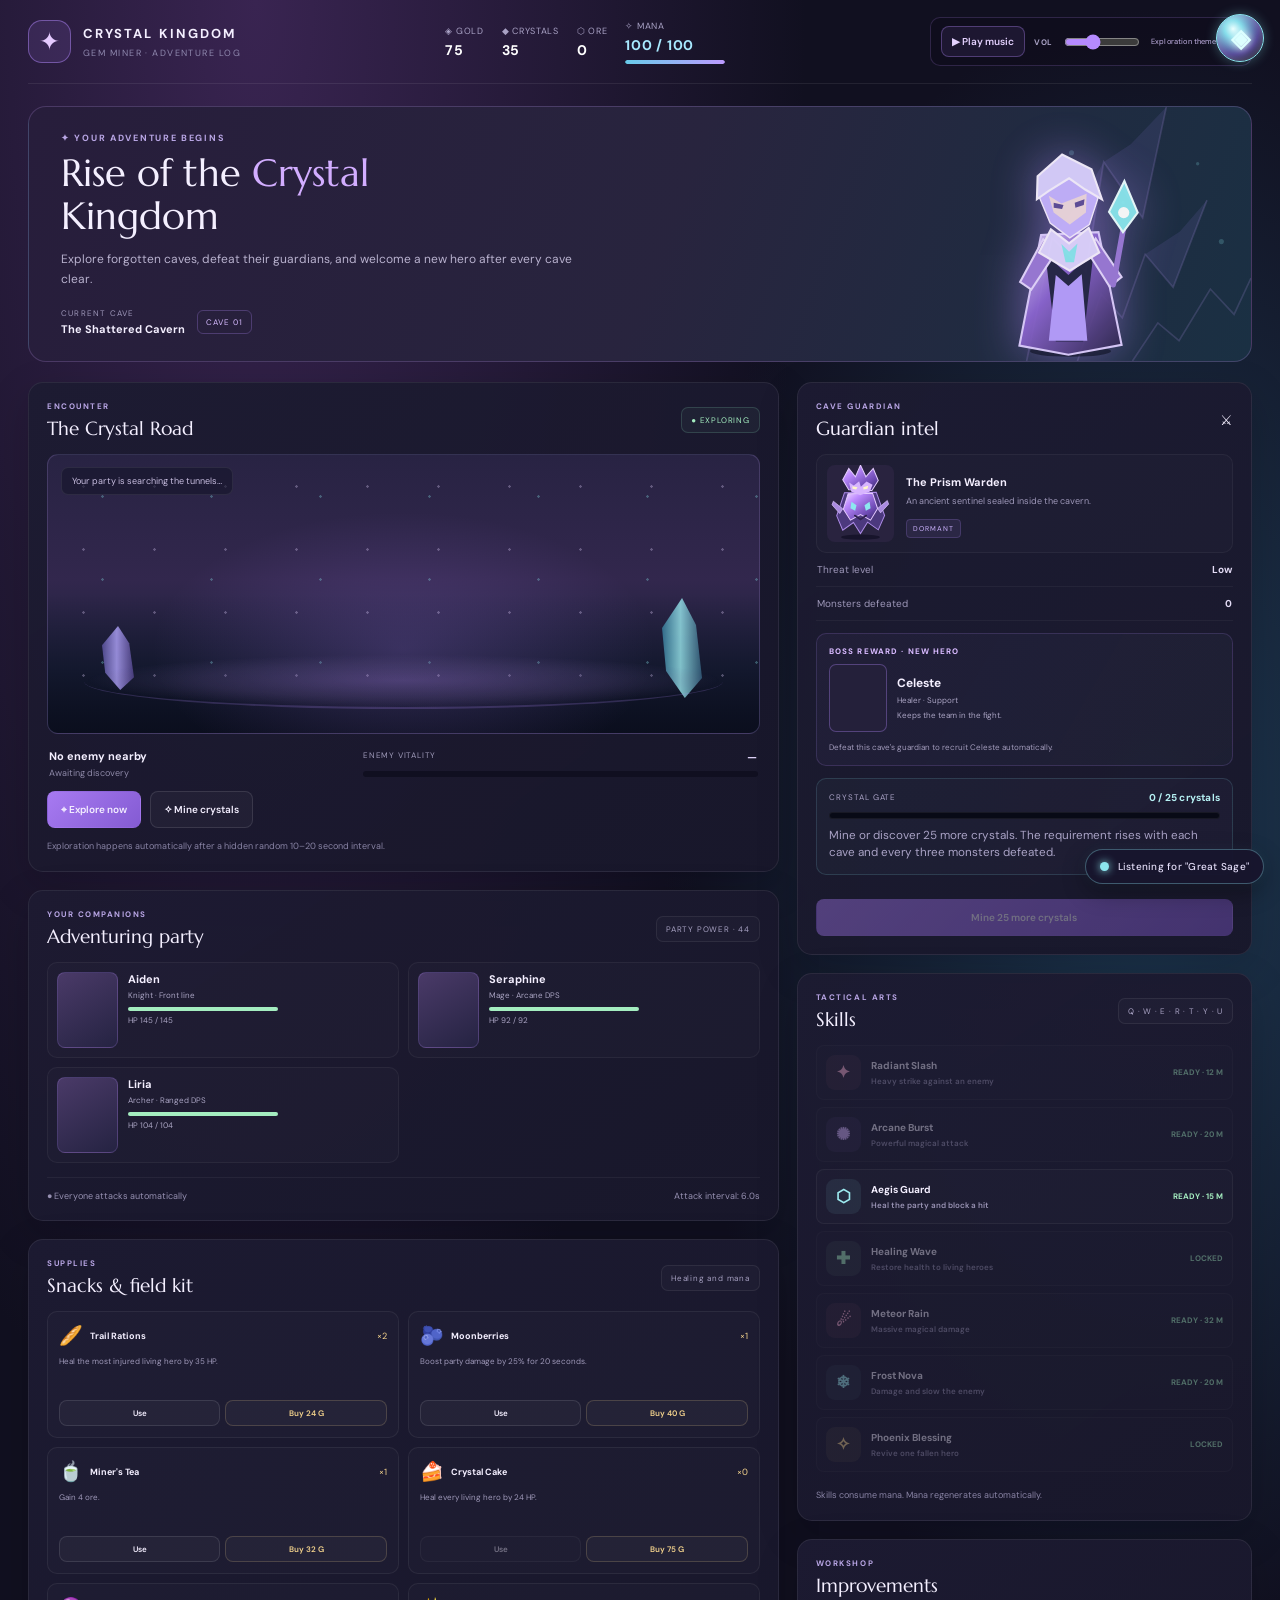
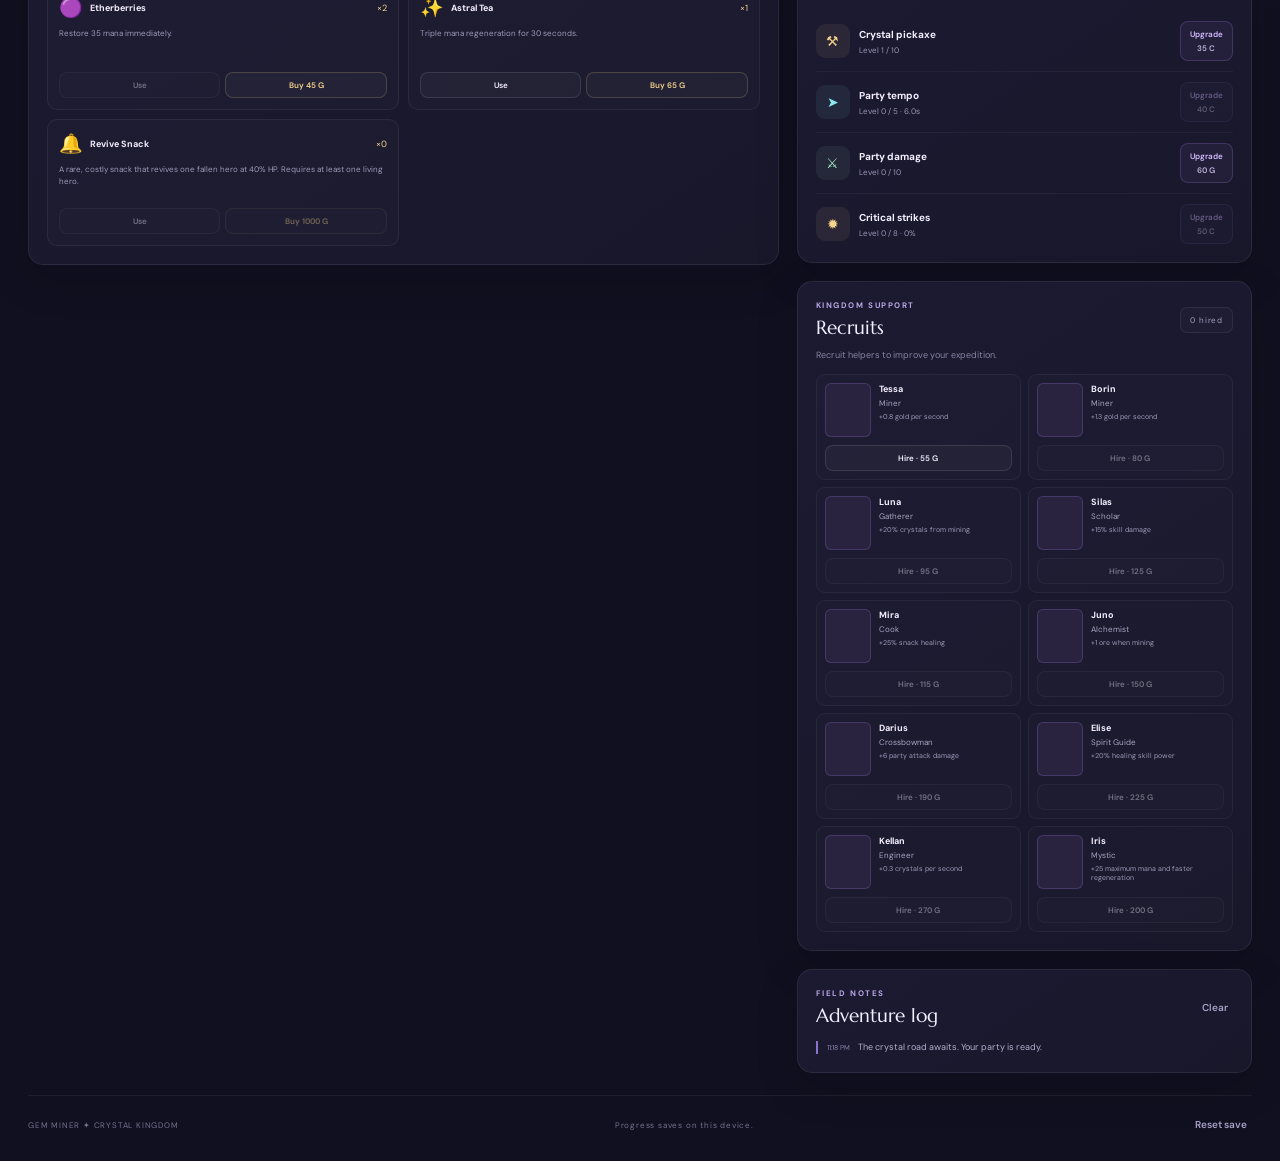
==== index.html @ c23d370a "ver 8" ====
<!doctype html>
<html lang="en">
<head>
  <meta charset="utf-8">
  <meta name="viewport" content="width=device-width,initial-scale=1">
  <meta name="theme-color" content="#17152d">
  <title>Gem Miner: Crystal Kingdom</title>
  <link rel="stylesheet" href="style.css">
  <script defer src="game.js"></script>
</head>

<body>
<main class="shell">
  <header class="topbar">
    <a class="brand" href="#top">
      <span class="logo">✦</span>
      <span>
        <b>CRYSTAL KINGDOM</b>
        <small>GEM MINER · ADVENTURE LOG</small>
      </span>
    </a>

    <div class="resources" aria-live="polite">
      <span>◈ GOLD <b id="gold">75</b></span>
      <span>◆ CRYSTALS <b id="crystals">35</b></span>
      <span>⬡ ORE <b id="ore">0</b></span>

      <span class="mana-resource">
        ✧ MANA <b id="mana">100 / 100</b>
        <span class="mana-track">
          <span id="manaBar"></span>
        </span>
      </span>
    </div>

    <div class="music-controls" aria-label="Background music controls">
      <button class="music-toggle" id="musicToggle" data-action="toggleMusic"
        aria-pressed="false" title="Play or pause background music">♫ Play music</button>
      <label for="musicVolume">VOL</label>
      <input id="musicVolume" type="range" min="0" max="1" step="0.05" value="0.35"
        aria-label="Music volume">
      <small id="musicTrack">Exploration theme</small>
    </div>
  </header>

  <section class="banner" id="top">
    <div>
      <p class="eyebrow">✦ YOUR ADVENTURE BEGINS</p>
      <h1>Rise of the <em>Crystal</em><br>Kingdom</h1>
      <p>
        Explore forgotten caves, defeat their guardians,
        and welcome a new hero after every cave clear.
      </p>

      <div class="region">
        <div>
          <small>CURRENT CAVE</small>
          <b id="regionName">The Shattered Cavern</b>
        </div>
        <span id="regionNumber">CAVE 01</span>
      </div>
    </div>

    <img src="assets/hero-mage.svg" class="hero" alt="A magical hero">
  </section>

  <div class="layout">
    <div class="left">

      <section class="panel">
        <div class="panelhead">
          <div>
            <p class="eyebrow">ENCOUNTER</p>
            <h2 id="battleTitle">The Crystal Road</h2>
          </div>
          <span class="pill" id="status">● EXPLORING</span>
        </div>

        <div class="scene" id="scene">
          <div class="stars"></div>
          <div class="crystal c1"></div>
          <div class="crystal c2"></div>
          <div class="ground"></div>
          <div class="party" id="battleParty"></div>

          <div class="enemy hidden" id="enemyVisual">
            <img src="assets/slime.svg" id="enemySprite" alt="Enemy">
          </div>

          <div class="caption" id="caption">
            Your party is searching the tunnels…
          </div>
        </div>

        <div class="enemyinfo">
          <div>
            <b id="enemyName">No enemy nearby</b>
            <small id="enemyType">Awaiting discovery</small>
          </div>

          <div>
            <div class="healthlabel">
              <span>ENEMY VITALITY</span>
              <b id="enemyHealthText">—</b>
            </div>
            <div class="health">
              <i id="enemyHealthBar"></i>
            </div>
          </div>
        </div>

        <div class="actions">
          <button class="primary" data-action="explore" id="exploreBtn">⌖ Explore now</button>
          <button data-action="mine" id="mineBtn">✧ Mine crystals</button>
        </div>

        <p class="hint" id="hint">
          Explore the tunnels, gather resources, and defeat every guardian.
        </p>
      </section>

      <section class="panel">
        <div class="panelhead">
          <div>
            <p class="eyebrow">YOUR COMPANIONS</p>
            <h2>Adventuring party</h2>
          </div>
          <span class="muted" id="partyPower">PARTY POWER</span>
        </div>

        <div class="companions" id="companions"></div>

        <div class="partyfoot">
          <span>● Everyone attacks automatically</span>
          <span id="partyAttackLabel">Attack interval: 6.0s</span>
        </div>
      </section>

      <section class="panel" id="hospitalPanel" hidden>
        <div class="panelhead">
          <div>
            <p class="eyebrow">CRYSTAL KINGDOM INFIRMARY</p>
            <h2 id="hospitalTitle">The party has fallen</h2>
          </div>
          <span class="pill hospital-pill" id="hospitalStatus">TREATMENT NEEDED</span>
        </div>

        <p class="hospital-copy" id="hospitalCopy">
          Pay the hospital fee to start recovery.
        </p>

        <div class="hospital-actions">
          <div>
            <small>HEALING FEE</small>
            <strong id="hospitalFee">50 gold</strong>
            <small id="hospitalTimer">Waiting for payment</small>
          </div>

          <button class="primary" data-action="payHeal" id="payHealBtn">Pay and recover</button>
        </div>
      </section>

      <section class="panel">
        <div class="panelhead">
          <div>
            <p class="eyebrow">SUPPLIES</p>
            <h2>Snacks &amp; field kit</h2>
          </div>
          <span class="muted">Healing and mana</span>
        </div>

        <div class="snack-grid" id="snackGrid"></div>
      </section>

    </div>

    <aside class="right">

      <section class="panel">
        <div class="panelhead">
          <div>
            <p class="eyebrow">CAVE GUARDIAN</p>
            <h2>Guardian intel</h2>
          </div>
          <span>⚔</span>
        </div>

        <div class="bossinfo">
          <img src="assets/boss.svg" alt="Cave guardian">
          <div>
            <b id="guardianName">The Prism Warden</b>
            <p id="guardianDesc">An ancient sentinel guards the cavern.</p>
            <span class="tag" id="bossPhase">DORMANT</span>
          </div>
        </div>

        <div class="stat">
          <span>Threat level</span>
          <b id="threat">Low</b>
        </div>

        <div class="stat">
          <span>Monsters defeated</span>
          <b id="defeated">0</b>
        </div>

        <div class="reward-card" id="nextHeroCard"></div>

        <div class="cave-progress" aria-live="polite">
          <div class="cave-progress-head">
            <span>CRYSTAL GATE</span>
            <b id="caveProgressText">0 / 25 crystals</b>
          </div>
          <div class="cave-progress-track"><i id="caveProgressBar"></i></div>
          <small id="caveProgressHint">Gather crystals to unlock the guardian challenge.</small>
        </div>

        <button class="full primary" data-action="boss" id="bossBtn">Challenge guardian</button>
      </section>

      <section class="panel">
        <div class="panelhead">
          <div>
            <p class="eyebrow">TACTICAL ARTS</p>
            <h2>Skills</h2>
          </div>
          <span class="muted">Q · W · E · R · T · Y · U</span>
        </div>

        <div class="skill-grid">
          <button class="skill" data-skill="slash">
            <span class="skillicon pink">✦</span>
            <span><b>Radiant Slash</b><small>Heavy strike against an enemy</small></span>
            <strong id="cd-slash">READY</strong>
          </button>

          <button class="skill" data-skill="burst">
            <span class="skillicon purple">✺</span>
            <span><b>Arcane Burst</b><small>Powerful magical attack</small></span>
            <strong id="cd-burst">READY</strong>
          </button>

          <button class="skill" data-skill="guard">
            <span class="skillicon blue">⬡</span>
            <span><b>Aegis Guard</b><small>Heal the party and block a hit</small></span>
            <strong id="cd-guard">READY</strong>
          </button>

          <button class="skill" data-skill="heal">
            <span class="skillicon green">✚</span>
            <span><b>Healing Wave</b><small>Restore health to living heroes</small></span>
            <strong id="cd-heal">LOCKED</strong>
          </button>

          <button class="skill" data-skill="meteor">
            <span class="skillicon pink">☄</span>
            <span><b>Meteor Rain</b><small>Massive magical damage</small></span>
            <strong id="cd-meteor">READY</strong>
          </button>

          <button class="skill" data-skill="frost">
            <span class="skillicon blue">❄</span>
            <span><b>Frost Nova</b><small>Damage and slow the enemy</small></span>
            <strong id="cd-frost">READY</strong>
          </button>

          <button class="skill" data-skill="phoenix">
            <span class="skillicon gold">✧</span>
            <span><b>Phoenix Blessing</b><small>Revive one fallen hero</small></span>
            <strong id="cd-phoenix">LOCKED</strong>
          </button>
        </div>

        <p class="hint">Skills consume mana. Mana regenerates automatically.</p>
      </section>

      <section class="panel">
        <div class="panelhead">
          <div><p class="eyebrow">WORKSHOP</p><h2>Improvements</h2></div>
        </div>

        <div class="upgrade">
          <span class="upicon">⚒</span>
          <div><b>Crystal pickaxe</b><small id="pickaxeLevel">Level 1 / 10</small></div>
          <button data-action="upgrade" data-value="pickaxe" id="pickaxeUpgrade">Upgrade <small id="pickaxeCost">35 C</small></button>
        </div>

        <div class="upgrade">
          <span class="upicon blue">➤</span>
          <div><b>Party tempo</b><small id="speedLevel">Level 0 / 5</small></div>
          <button data-action="upgrade" data-value="speed" id="speedUpgrade">Upgrade <small id="speedCost">40 C</small></button>
        </div>

        <div class="upgrade">
          <span class="upicon green">⚔</span>
          <div><b>Party damage</b><small id="damageLevel">Level 0 / 10</small></div>
          <button data-action="upgrade" data-value="damage" id="damageUpgrade">Upgrade <small id="damageCost">60 G</small></button>
        </div>

        <div class="upgrade">
          <span class="upicon gold">✹</span>
          <div><b>Critical strikes</b><small id="critLevel">Level 0 / 8</small></div>
          <button data-action="upgrade" data-value="crit" id="critUpgrade">Upgrade <small id="critCost">50 C</small></button>
        </div>
      </section>

      <section class="panel">
        <div class="panelhead">
          <div>
            <p class="eyebrow">KINGDOM SUPPORT</p>
            <h2>Recruits</h2>
          </div>
          <span class="muted" id="recruitCount">0 hired</span>
        </div>

        <p class="hint recruit-intro">Recruit helpers to improve your expedition.</p>
        <div class="recruit-grid" id="recruitGrid"></div>
      </section>

      <section class="panel">
        <div class="panelhead">
          <div>
            <p class="eyebrow">FIELD NOTES</p>
            <h2>Adventure log</h2>
          </div>
          <button class="textbutton" data-action="clearLog">Clear</button>
        </div>

        <div class="log" id="logList" aria-live="polite"></div>
      </section>

    </aside>
  </div>

  <footer>
    <span>GEM MINER ✦ CRYSTAL KINGDOM</span>
    <span>Progress saves on this device.</span>
    <button class="textbutton" data-action="reset">Reset save</button>
  </footer>
</main>

<div class="sage-dock is-hidden" id="sageDock">
  <button class="sage-orb" id="sageOrb" data-action="sageToggle"
    aria-label="Mute or activate Great Sage voice" title="Mute or activate Great Sage">
    <span class="sage-symbol">◈</span>
  </button>

  <section class="sage-panel" id="sagePanel" hidden>
    <div class="sage-panel-head">
      <div><b>GREAT SAGE</b><small id="sageStatus">VOICE ON</small></div>
      <span class="sage-indicator">AI</span>
    </div>

    <p id="sageMessage">Standing by.</p>
        <!-- Great Sage Autopilot Status -->
    <section class="sage-autopilot-status" aria-label="Autopilot modes">
      <p class="sage-autopilot-heading">AUTOPILOT MODES</p>

      <div class="sage-autopilot-row">
        <span class="sage-autopilot-name">
          <span class="sage-mode-dot" aria-hidden="true"></span>
          Battle Autopilot
        </span>
        <span
          class="sage-mode-state"
          id="sageBattleAutoStatus"
          data-state="off"
          aria-live="polite"
        >OFF</span>
      </div>

      <div class="sage-autopilot-row">
        <span class="sage-autopilot-name">
          <span class="sage-mode-dot" aria-hidden="true"></span>
          Kingdom Autopilot
        </span>
        <span
          class="sage-mode-state"
          id="sageKingdomAutoStatus"
          data-state="locked"
          aria-live="polite"
        >LOCKED</span>
      </div>

      <p class="sage-autopilot-help" id="sageAutopilotHelp">
        Battle Autopilot is ready when you need it.
        Kingdom Autopilot unlocks after defeating the new cave guardian.
      </p>
    </section>
    <div class="sage-actions" id="sageActions" hidden></div>
  </section>
</div>

<div class="toast" id="toast" role="status" aria-live="polite"></div>

<!-- Great Sage microphone status indicator -->
<div
  class="sage-listen-status"
  id="sageListeningStatus"
  data-state="starting"
  role="status"
  aria-live="polite"
>
  <span
    class="sage-status-light"
    id="sageListeningLight"
    aria-hidden="true"
  ></span>

  <span id="sageListeningText">
    Starting microphone...
  </span>
</div>

<audio id="backgroundMusic" loop preload="auto"></audio>
</body>
</html>
---- style.css ----
@import url('https://fonts.googleapis.com/css2?family=DM+Sans:wght@400;500;600;700&family=Marcellus&display=swap');

:root {
  --bg: #111020;
  --panel: #1c1a30;
  --line: #393452;
  --text: #f4efff;
  --muted: #a9a2c5;
  --purple: #b58aff;
  --cyan: #8ce7ef;
  --pink: #ef9adf;
  --gold: #f5d48d;
}

* {
  box-sizing: border-box;
}

body {
  margin: 0;
  background:
    radial-gradient(ellipse at 20% 0%, #392451 0, transparent 38%),
    radial-gradient(ellipse at 90% 30%, #1d3851 0, transparent 30%),
    var(--bg);
  color: var(--text);
  font: 14px 'DM Sans', sans-serif;
  min-height: 100vh;
}

button {
  font: 600 10px 'DM Sans', sans-serif;
  color: var(--text);
  cursor: pointer;
  border-radius: 8px;
  padding: 11px 13px;
  background: #ffffff08;
  border: 1px solid #ffffff1c;
  transition:
    transform .15s,
    border-color .15s,
    background .15s;
}

button:hover:not(:disabled) {
  transform: translateY(-2px);
  border-color: #b58aff66;
}

button:disabled {
  opacity: .4;
  cursor: not-allowed;
}

button:focus-visible {
  outline: 2px solid var(--cyan);
  outline-offset: 3px;
}

[hidden] {
  display: none !important;
}

.shell {
  max-width: 1420px;
  margin: auto;
  padding: 0 28px 25px;
}

.topbar {
  min-height: 84px;
  display: flex;
  align-items: center;
  justify-content: space-between;
  flex-wrap: wrap;
  gap: 18px;
  border-bottom: 1px solid #ffffff13;
  padding: 12px 0;
}

.brand {
  display: flex;
  gap: 12px;
  align-items: center;
  color: inherit;
  text-decoration: none;
}

.brand b,
.brand small {
  display: block;
}

.brand b {
  font-size: 13px;
  letter-spacing: .16em;
}

.brand small {
  font-size: 9px;
  letter-spacing: .16em;
  color: #8f88ae;
  margin-top: 5px;
}

.logo {
  display: grid;
  place-items: center;
  width: 43px;
  height: 43px;
  border: 1px solid #b58aff77;
  border-radius: 14px;
  color: #e5caff;
  font-size: 25px;
  background: #a77af122;
}

.resources {
  display: flex;
  align-items: center;
  flex-wrap: wrap;
  gap: 18px;
  color: #a9a2c5;
  font-size: 9px;
  letter-spacing: .08em;
}

.resources b {
  display: block;
  color: #fff;
  font-size: 14px;
  margin-top: 4px;
}

.mana-resource {
  min-width: 100px;
}

.mana-resource b {
  color: #a8e9ff;
}

.mana-track {
  display: block;
  width: 100%;
  height: 4px;
  margin-top: 6px;
  overflow: hidden;
  border-radius: 20px;
  background: #080b19;
}

.mana-track span {
  display: block;
  width: 100%;
  height: 100%;
  border-radius: inherit;
  background: linear-gradient(90deg, #69cbea, #bc9aff);
  transition: width .25s ease;
}

.banner {
  position: relative;
  overflow: hidden;
  display: flex;
  align-items: center;
  min-height: 230px;
  margin: 22px 0 20px;
  padding: 25px 32px;
  border: 1px solid #a783d744;
  border-radius: 18px;
  background: linear-gradient(110deg, #271d3b, #28243e 52%, #1a3043);
}

.banner::after {
  content: '';
  position: absolute;
  inset: 0;
  background: url('assets/crystal-pattern.svg') right center / auto 100% no-repeat;
  opacity: .7;
  pointer-events: none;
}

.banner > div {
  position: relative;
  z-index: 2;
  max-width: 65%;
}

.eyebrow {
  font-size: 9px;
  letter-spacing: .19em;
  color: #b9a6e5;
  font-weight: 700;
  margin: 0 0 8px;
}

.banner h1 {
  font: 38px/1.12 'Marcellus', serif;
  margin: 0;
}

.banner h1 em {
  font-style: normal;
  color: #d2adff;
}

.banner p:not(.eyebrow) {
  font-size: 12px;
  color: #b8b1ce;
  max-width: 530px;
  line-height: 1.7;
}

.region {
  display: flex;
  align-items: center;
  gap: 12px;
  margin-top: 18px;
}

.region small,
.region b {
  display: block;
}

.region small {
  font-size: 8px;
  color: #9d96b8;
  letter-spacing: .15em;
}

.region b {
  font-size: 11px;
  margin-top: 4px;
}

.region span {
  font-size: 8px;
  letter-spacing: .12em;
  padding: 6px 8px;
  border: 1px solid #b58aff44;
  border-radius: 6px;
  color: #d6baff;
}

.hero {
  position: absolute;
  z-index: 1;
  height: 210px;
  width: 190px;
  right: 7%;
  bottom: 0;
  object-fit: contain;
  filter: drop-shadow(0 0 24px #b58aff88);
  opacity: .95;
  animation: heroFloat 4s ease-in-out infinite;
}

.layout {
  display: grid;
  grid-template-columns: minmax(0, 1.65fr) minmax(300px, 1fr);
  gap: 18px;
  align-items: start;
}

.left,
.right {
  display: grid;
  gap: 18px;
  min-width: 0;
}

.panel {
  background: linear-gradient(145deg, #1d1b32f5, #19182bf7);
  border: 1px solid #ffffff13;
  border-radius: 15px;
  padding: 18px;
  box-shadow: 0 14px 42px #05040d2b;
  min-width: 0;
}

.panelhead {
  display: flex;
  justify-content: space-between;
  align-items: center;
  gap: 12px;
  margin-bottom: 14px;
}

.panelhead h2 {
  font: 19px 'Marcellus', serif;
  margin: 0;
}

.panelhead .eyebrow {
  margin-bottom: 5px;
  font-size: 8px;
}

.pill,
.muted {
  font-size: 8px;
  letter-spacing: .1em;
  color: #a4edc0;
  padding: 7px 9px;
  border: 1px solid #8ee7bd2c;
  background: #8ee7bd0c;
  border-radius: 7px;
  white-space: nowrap;
}

.muted {
  color: #a6a0c1;
  border-color: #ffffff12;
  background: #ffffff05;
}

.scene {
  height: 280px;
  position: relative;
  overflow: hidden;
  border: 1px solid #8b75b54a;
  border-radius: 11px;
  background: linear-gradient(#282343, #32274d 45%, #1a203a 78%, #111629);
  isolation: isolate;
}

.scene::before {
  content: '';
  position: absolute;
  inset: 0;
  background:
    radial-gradient(ellipse at 50% 70%, #a77af13b, transparent 50%),
    linear-gradient(transparent 50%, #080b19b5);
}

.stars {
  position: absolute;
  inset: 0;
  background-image:
    radial-gradient(circle, #e4d5ff 1px, transparent 1.5px),
    radial-gradient(circle, #8ce7ef 1px, transparent 1.5px);
  background-size: 71px 63px, 109px 83px;
  opacity: .3;
  animation: starDrift 12s linear infinite;
}

.ground {
  position: absolute;
  width: 90%;
  height: 55px;
  left: 5%;
  bottom: 24px;
  border-radius: 50%;
  background: radial-gradient(ellipse, #a781df44, #63528a3d 45%, transparent 70%);
  border-bottom: 2px solid #b58aff33;
}

.crystal {
  position: absolute;
  bottom: 35px;
  width: 40px;
  height: 80px;
  background: linear-gradient(90deg, #5c54a0, #b4a7ff 46%, #52448c);
  clip-path: polygon(50% 0, 85% 27%, 100% 80%, 57% 100%, 10% 73%, 0 30%);
  filter: drop-shadow(0 0 12px #9f8cff);
  opacity: .8;
}

.c1 {
  left: 7%;
  transform: scale(.8);
}

.c2 {
  right: 8%;
  height: 100px;
  background: linear-gradient(90deg, #377e9d, #9cebf1 46%, #35617f);
}

.party {
  position: absolute;
  bottom: 35px;
  left: 5%;
  right: 33%;
  max-width: 63%;
  display: flex;
  align-items: flex-end;
  gap: 0;
  z-index: 2;
}

.party img {
  height: 115px;
  width: 67px;
  object-fit: contain;
  filter: drop-shadow(0 7px 4px #07071788);
  animation: idleFloat 2.8s ease-in-out infinite;
}

.party img:nth-child(2) {
  height: 135px;
  margin-left: -9px;
  z-index: 2;
  animation-delay: .3s;
}

.party img:nth-child(3) {
  height: 110px;
  margin-left: -9px;
  animation-delay: .6s;
}

.battle-hero.fallen {
  filter: grayscale(1) brightness(.5);
  opacity: .7;
}

.enemy {
  position: absolute;
  bottom: 35px;
  right: 13%;
  z-index: 2;
}

.enemy img {
  height: 150px;
  width: 125px;
  object-fit: contain;
  filter: drop-shadow(0 0 15px #a879ff77);
  animation: enemyFloat 2.2s ease-in-out infinite;
}

.hidden {
  display: none !important;
}

.caption {
  position: absolute;
  z-index: 3;
  top: 12px;
  left: 13px;
  font-size: 9px;
  color: #c7bddf;
  background: #15152a9e;
  border: 1px solid #ffffff13;
  padding: 7px 10px;
  border-radius: 7px;
}

.enemyinfo {
  display: grid;
  grid-template-columns: .9fr 1.2fr;
  align-items: center;
  gap: 18px;
  padding: 15px 2px 12px;
}

.enemyinfo b,
.enemyinfo small {
  display: block;
}

.enemyinfo b {
  font-size: 11px;
}

.enemyinfo small {
  font-size: 9px;
  color: #8e89a8;
  margin-top: 4px;
}

.healthlabel {
  display: flex;
  justify-content: space-between;
  font-size: 8px;
  letter-spacing: .1em;
  color: #9f9ab9;
  margin-bottom: 7px;
}

.healthlabel b {
  color: #e5d9ff;
}

.health {
  height: 6px;
  background: #100f20;
  border-radius: 99px;
  overflow: hidden;
}

.health i {
  display: block;
  height: 100%;
  width: 0;
  background: linear-gradient(90deg, #ba73f9, #f08dd7);
  transition: width .3s;
  border-radius: 99px;
}

.actions {
  display: flex;
  gap: 9px;
  flex-wrap: wrap;
}

.primary {
  background: linear-gradient(135deg, #a77af1, #845bd3);
  border-color: transparent;
}

.hint {
  font-size: 9px;
  line-height: 1.6;
  color: #8883a4;
  margin: 11px 0 0;
}

.companions {
  display: grid;
  grid-template-columns: repeat(2, minmax(0, 1fr));
  gap: 9px;
}

.companions article {
  display: flex;
  align-items: stretch;
  gap: 10px;
  padding: 9px;
  background: #ffffff04;
  border: 1px solid #ffffff0d;
  border-radius: 10px;
  min-width: 0;
}

.companions article.is-fallen {
  border-color: #ff8eaa44;
}

.companion-info {
  min-width: 0;
  flex: 1;
}

.portrait {
  width: 61px;
  height: 76px;
  display: grid;
  place-items: center;
  overflow: hidden;
  flex-shrink: 0;
  border-radius: 8px;
  border: 1px solid #b58aff35;
  background: linear-gradient(150deg, #4a3a68, #252342);
}

.portrait img {
  width: 100%;
  height: 100%;
  object-fit: contain;
}

.companions article.is-fallen .portrait img {
  filter: grayscale(1) brightness(.55);
}

.companions .minibar {
  max-width: 150px;
}

.companions b,
.companions small {
  display: block;
  overflow: hidden;
  text-overflow: ellipsis;
}

.companions b {
  font-size: 11px;
}

.companions small {
  font-size: 8px;
  color: #aaa4c3;
  margin-top: 4px;
}

.minibar {
  height: 4px;
  background: #100f20;
  border-radius: 99px;
  overflow: hidden;
  margin-top: 7px;
}

.minibar i {
  display: block;
  width: 100%;
  height: 100%;
  background: #a4edc0;
}

.partyfoot {
  display: flex;
  justify-content: space-between;
  gap: 10px;
  margin-top: 14px;
  padding-top: 12px;
  border-top: 1px solid #ffffff0d;
  font-size: 9px;
  color: #9690b1;
}

.bossinfo {
  display: flex;
  align-items: center;
  gap: 12px;
  padding: 10px;
  background: #ffffff04;
  border: 1px solid #ffffff0c;
  border-radius: 10px;
}

.bossinfo img {
  height: 77px;
  width: 67px;
  object-fit: contain;
  flex-shrink: 0;
  background: #29233f;
  border-radius: 8px;
}

.bossinfo b {
  font-size: 11px;
}

.bossinfo p {
  font-size: 9px;
  line-height: 1.5;
  color: #9d97b8;
  margin: 5px 0 8px;
}

.tag {
  font-size: 7px;
  letter-spacing: .14em;
  padding: 4px 6px;
  border-radius: 4px;
  background: #b58aff16;
  color: #cdb3ff;
  border: 1px solid #b58aff30;
}

.stat {
  display: flex;
  justify-content: space-between;
  padding: 10px 1px;
  border-bottom: 1px solid #ffffff0b;
  font-size: 10px;
  color: #9d97b8;
}

.stat b {
  color: #e4dcf6;
}

.full {
  width: 100%;
  margin-top: 12px;
}

.skill-grid {
  display: grid;
  gap: 2px;
}

.skill {
  display: flex;
  align-items: center;
  gap: 10px;
  text-align: left;
  width: 100%;
  padding: 9px;
  margin: 0 0 5px;
  background: #ffffff04;
  border-color: #ffffff0d;
}

.skillicon {
  display: grid;
  place-items: center;
  width: 35px;
  height: 35px;
  border-radius: 9px;
  font-size: 17px;
  flex-shrink: 0;
}

.pink {
  color: #ffb2d5;
  background: #ff8caa17;
}

.purple {
  color: #d4b2ff;
  background: #b58aff18;
}

.blue {
  color: #9debf0;
  background: #8ce7ef14;
}

.skillicon.green {
  color: #a4edc0;
  background: #a4edc01a;
}

.skillicon.gold {
  color: #f5d48d;
  background: #f5d48d18;
}

.skill > span:nth-child(2) {
  flex: 1;
  min-width: 0;
}

.skill b,
.skill small {
  display: block;
}

.skill b {
  font-size: 10px;
}

.skill small {
  font-size: 8px;
  color: #9993b4;
  margin-top: 4px;
}

.skill strong {
  font-size: 8px;
  color: #a4edc0;
  white-space: nowrap;
}

.skill strong.cooling {
  color: #f2c7a1;
}

.upgrade {
  display: flex;
  align-items: center;
  gap: 9px;
  padding: 10px 0;
  border-bottom: 1px solid #ffffff0b;
}

.upgrade:last-child {
  border: 0;
  padding-bottom: 0;
}

.upicon {
  display: grid;
  place-items: center;
  width: 34px;
  height: 34px;
  border-radius: 9px;
  background: #f5d48d13;
  color: #f5d48d;
  flex-shrink: 0;
}

.upicon.blue {
  background: #8ce7ef12;
  color: #8ce7ef;
}

.upicon.green {
  background: #a4edc012;
  color: #a4edc0;
}

.upicon.gold {
  background: #f5d48d13;
  color: #f5d48d;
}

.upgrade > div {
  flex: 1;
  min-width: 0;
}

.upgrade b,
.upgrade small {
  display: block;
}

.upgrade b {
  font-size: 10px;
}

.upgrade small {
  font-size: 8px;
  color: #9b95b5;
  margin-top: 4px;
}

.upgrade button {
  padding: 7px 9px;
  background: #b58aff10;
  border-color: #b58aff35;
  color: #d4bdff;
  white-space: nowrap;
  font-size: 8px;
}

.upgrade button small {
  color: #bcb3d6;
  font-size: 8px;
}

.reward-card {
  margin-top: 12px;
  padding: 12px;
  border-radius: 10px;
  border: 1px solid #b58aff2b;
  background: linear-gradient(120deg, #b58aff0c, #8ce7ef08);
}

.reward-kicker {
  font-size: 8px;
  letter-spacing: .14em;
  color: #d8baff;
  margin-bottom: 8px;
  font-weight: 800;
}

.reward-row {
  display: flex;
  gap: 10px;
  align-items: center;
}

.reward-row img {
  width: 58px;
  height: 68px;
  border-radius: 7px;
  object-fit: contain;
  border: 1px solid #b58aff55;
  background: #24203a;
}

.reward-row b,
.reward-row small {
  display: block;
}

.reward-row b {
  font-size: 12px;
}

.reward-row small {
  font-size: 8px;
  color: #aaa4c3;
  margin-top: 4px;
  line-height: 1.4;
}

.reward-note {
  display: block;
  color: #a29bbb;
  font-size: 8px;
  line-height: 1.5;
  margin-top: 9px;
}

.snack-grid {
  display: grid;
  grid-template-columns: repeat(2, minmax(0, 1fr));
  gap: 9px;
}

.snack-card {
  min-width: 0;
  padding: 11px;
  border: 1px solid #ffffff10;
  background: #ffffff04;
  border-radius: 10px;
}

.snack-top {
  display: flex;
  align-items: center;
  gap: 7px;
  min-width: 0;
}

.snack-top > span {
  font-size: 19px;
}

.snack-top b {
  font-size: 9px;
  flex: 1;
  min-width: 0;
}

.snack-top em {
  font-size: 9px;
  color: #f5d48d;
  font-style: normal;
}

.snack-card p {
  font-size: 8px;
  line-height: 1.5;
  color: #9f99b9;
  min-height: 36px;
  margin: 7px 0 9px;
}

.snack-actions {
  display: flex;
  gap: 5px;
}

.snack-actions button {
  padding: 7px 8px;
  font-size: 8px;
  flex: 1;
}

.snack-actions .buy-small {
  color: #f5d48d;
  border-color: #f5d48d30;
}

.hospital-pill {
  color: #ffb8c2;
  border-color: #ff8eaa38;
  background: #ff8eaa0d;
}

.hospital-copy {
  font-size: 10px;
  line-height: 1.65;
  color: #bcb4d3;
  margin: 0 0 12px;
}

.hospital-actions {
  display: flex;
  align-items: center;
  justify-content: space-between;
  gap: 14px;
  border: 1px solid #ff8eaa24;
  background: #ff8eaa08;
  border-radius: 10px;
  padding: 12px;
}

.hospital-actions > div small,
.hospital-actions > div strong {
  display: block;
}

.hospital-actions > div small {
  font-size: 8px;
  color: #a9a2c5;
  line-height: 1.5;
}

.hospital-actions > div strong {
  font-size: 17px;
  color: #ffd5a5;
  margin: 3px 0;
}

.hospital-actions button {
  max-width: 240px;
  line-height: 1.5;
}

.recruit-intro {
  margin: -5px 0 11px;
}

.recruit-grid {
  display: grid;
  grid-template-columns: repeat(2, minmax(0, 1fr));
  gap: 7px;
}

.recruit-card {
  display: grid;
  grid-template-columns: 46px minmax(0, 1fr);
  align-items: start;
  gap: 8px;
  padding: 8px;
  border: 1px solid #ffffff0d;
  border-radius: 9px;
  background: #ffffff03;
  min-width: 0;
}

.recruit-card > img {
  width: 46px;
  height: 54px;
  object-fit: contain;
  border-radius: 6px;
  border: 1px solid #b58aff35;
  background: #29233f;
}

.recruit-copy {
  min-width: 0;
}

.recruit-copy b,
.recruit-copy small {
  display: block;
  overflow: hidden;
  text-overflow: ellipsis;
  white-space: nowrap;
}

.recruit-copy b {
  font-size: 9px;
}

.recruit-copy small {
  font-size: 8px;
  color: #aaa3c2;
  margin-top: 3px;
}

.recruit-copy p {
  font-size: 7px;
  line-height: 1.4;
  color: #a09aba;
  margin: 4px 0 0;
}

.recruit-card button {
  grid-column: 1 / -1;
  width: 100%;
  font-size: 8px;
  padding: 7px 5px;
}

.recruit-card.hired {
  border-color: #8ee7bd2a;
  background: #8ee7bd08;
}

.recruit-card.hired button {
  color: #a4edc0;
}

.log {
  max-height: 180px;
  overflow: auto;
  display: grid;
  gap: 9px;
}

.log p {
  font-size: 9px;
  line-height: 1.5;
  color: #b4aecb;
  margin: 0;
  padding-left: 9px;
  border-left: 2px solid #8e71c8;
}

.log time {
  font-size: 7px;
  color: #8c83aa;
  margin-right: 6px;
}

.textbutton {
  border: 0;
  background: transparent;
  color: #a9a1c7;
  padding: 5px;
}

footer {
  display: flex;
  justify-content: space-between;
  align-items: center;
  gap: 14px;
  flex-wrap: wrap;
  margin-top: 22px;
  padding-top: 17px;
  border-top: 1px solid #ffffff10;
  font-size: 8px;
  color: #77718f;
  letter-spacing: .1em;
}

.toast {
  position: fixed;
  z-index: 100001;
  bottom: 24px;
  left: 50%;
  transform: translate(-50%, 20px);
  padding: 12px 18px;
  border-radius: 10px;
  border: 1px solid #b58aff55;
  background: #201a36;
  color: #eee3ff;
  font-size: 11px;
  box-shadow: 0 20px 60px #05040d66;
  opacity: 0;
  pointer-events: none;
  transition: .2s;
  max-width: 90vw;
  text-align: center;
}

.toast.show {
  opacity: 1;
  transform: translate(-50%, 0);
}

.party.attacking img {
  animation: attackMove .35s ease;
}

.enemy.hit img {
  animation: hitMove .3s ease;
}

.damage {
  position: absolute;
  z-index: 5;
  font-weight: 700;
  font-size: 23px;
  color: #fff0a7;
  text-shadow: 0 2px 5px #2a124e, 0 0 12px #f5b9ff;
  animation: floatDamage .9s ease-out forwards;
  pointer-events: none;
}

@keyframes idleFloat {
  0%, 100% { transform: translateY(0); }
  50% { transform: translateY(-4px); }
}

@keyframes enemyFloat {
  0%, 100% { transform: translateY(0) rotate(-1deg); }
  50% { transform: translateY(-7px) rotate(1deg); }
}

@keyframes heroFloat {
  0%, 100% { transform: translateY(0); }
  50% { transform: translateY(-7px); }
}

@keyframes starDrift {
  to { background-position: 75px 70px, 0 0; }
}

@keyframes attackMove {
  0%, 100% { transform: translateX(0); }
  50% { transform: translateX(20px); }
}

@keyframes hitMove {
  0%, 100% { transform: translateX(0); filter: brightness(1); }
  25%, 75% { transform: translateX(5px); filter: brightness(2); }
  50% { transform: translateX(-5px); }
}

@keyframes floatDamage {
  0% { opacity: 0; transform: translateY(7px) scale(.8); }
  15% { opacity: 1; }
  100% { opacity: 0; transform: translateY(-42px) scale(1.15); }
}

/* Floating Great Sage assistant */
.sage-dock {
  position: fixed;
  top: 14px;
  right: 16px;
  z-index: 100000;
  pointer-events: none;
}

.sage-orb {
  pointer-events: auto;
  position: relative;
  width: 48px;
  height: 48px;
  padding: 0;
  border-radius: 50%;
  display: grid;
  place-items: center;
  overflow: visible;
  color: #dcffff;
  border: 1px solid #8ce7ef;
  background:
    radial-gradient(
      circle at 35% 30%,
      #eaffff,
      #80dcea 20%,
      #493d91 58%,
      #17152d 80%
    );
  box-shadow:
    0 0 12px #8ce7ef55,
    inset 0 0 12px #ffffff55;
}

.sage-symbol {
  font-size: 25px;
  line-height: 1;
  text-shadow: 0 0 10px #ffffff;
}

.sage-orb.is-speaking {
  animation: sageVoicePulse .72s ease-in-out infinite;
  box-shadow:
    0 0 18px #8ce7efbb,
    0 0 34px #b58aff77,
    inset 0 0 12px #ffffff88;
}

.sage-orb.is-speaking::after {
  content: "";
  position: absolute;
  width: 60px;
  height: 60px;
  border: 1px solid #8ce7ef88;
  border-radius: 50%;
  pointer-events: none;
  animation: sageVoiceRing 1s ease-out infinite;
}

.sage-orb.word-pulse {
  animation: sageWordPulse .20s ease-out;
}

.sage-orb.is-muted {
  filter: grayscale(.7);
  opacity: .62;
}

.sage-panel {
  pointer-events: auto;
  position: absolute;
  top: 60px;
  right: 0;
  width: min(350px, calc(100vw - 24px));
  max-height: min(75vh, 520px);
  overflow-y: auto;
  padding: 15px;
  border: 1px solid #8ce7ef66;
  border-radius: 13px;
  color: #f4efff;
  background: linear-gradient(145deg, #25203cf7, #14172bf7);
  box-shadow: 0 15px 45px #0009, 0 0 22px #8ce7ef22;
  animation: sagePanelAppear .18s ease-out;
}

.sage-panel[hidden],
.sage-actions[hidden] {
  display: none !important;
}

.sage-panel-head {
  display: flex;
  align-items: center;
  justify-content: space-between;
  gap: 10px;
}

.sage-panel-head b,
.sage-panel-head small {
  display: block;
}

.sage-panel-head b {
  font-size: 10px;
  letter-spacing: .14em;
  color: #d1bbff;
}

.sage-panel-head small {
  margin-top: 4px;
  font-size: 8px;
  color: #8ce7ef;
}

.sage-indicator {
  padding: 5px 7px;
  border: 1px solid #8ce7ef44;
  border-radius: 5px;
  color: #8ce7ef;
  font-size: 8px;
  letter-spacing: .1em;
}

#sageMessage {
  margin: 12px 0;
  font-size: 12px;
  line-height: 1.65;
  color: #e0dbf4;
  overflow-wrap: anywhere;
}

.sage-actions {
  display: flex;
  flex-wrap: wrap;
  gap: 7px;
  padding-top: 10px;
  border-top: 1px solid #ffffff15;
}

.sage-actions button {
  flex: 1 1 125px;
  font-size: 10px;
}

.sage-actions .sage-primary {
  background: linear-gradient(135deg, #a77af1, #7455c4);
  border-color: transparent;
}

.sage-actions .sage-dismiss {
  background: #ffffff08;
}

.sage-actions small {
  flex: 1 1 100%;
  font-size: 9px;
  line-height: 1.5;
  color: #a9a2c5;
}

@keyframes sageVoicePulse {
  0%, 100% { transform: scale(1); }
  50% { transform: scale(1.09); }
}

@keyframes sageVoiceRing {
  0% {
    transform: scale(.9);
    opacity: .8;
  }
  100% {
    transform: scale(1.35);
    opacity: 0;
  }
}

@keyframes sageWordPulse {
  0%, 100% { transform: scale(1); }
  50% { transform: scale(1.15); }
}

@keyframes sagePanelAppear {
  from {
    opacity: 0;
    transform: translateY(-5px);
  }
  to {
    opacity: 1;
    transform: translateY(0);
  }
}

/* Responsive layout */
@media (max-width: 1120px) {
  .layout {
    grid-template-columns: minmax(0, 1.3fr) minmax(270px, 1fr);
    gap: 13px;
  }

  .hero {
    right: 3%;
    opacity: .7;
  }

  .recruit-grid {
    grid-template-columns: 1fr;
  }

  .companions {
    grid-template-columns: 1fr;
  }
}

@media (max-width: 950px) {
  .shell {
    padding: 0 16px 20px;
  }

  .panel {
    padding: 14px;
  }

  .topbar {
    padding-right: 50px;
  }

  .resources {
    gap: 12px;
  }

  .banner > div {
    max-width: 70%;
  }
}

@media (max-width: 720px) {
  .shell {
    padding: 0 12px 18px;
  }

  .topbar {
    align-items: flex-start;
    flex-direction: column;
    padding-right: 50px;
  }

  .resources {
    width: 100%;
    justify-content: flex-start;
    gap: 14px;
  }

  .banner {
    min-height: 225px;
    margin-top: 14px;
    padding: 21px;
  }

  .banner h1 {
    font-size: 31px;
  }

  .hero {
    height: 155px;
    width: 130px;
    right: -1%;
    opacity: .52;
  }

  .banner > div {
    max-width: 85%;
  }

  .layout {
    grid-template-columns: 1fr;
  }

  .companions {
    grid-template-columns: repeat(2, minmax(0, 1fr));
  }

  .companions article {
    display: block;
    padding: 8px;
  }

  .portrait {
    width: 100%;
    height: 75px;
    margin-bottom: 8px;
  }

  .enemyinfo {
    grid-template-columns: 1fr;
    gap: 12px;
  }

  .hospital-actions {
    align-items: stretch;
    flex-direction: column;
  }

  .hospital-actions button {
    max-width: none;
  }

  footer {
    flex-wrap: wrap;
  }
}

@media (max-width: 480px) {
  .resources {
    font-size: 8px;
  }

  .resources b {
    font-size: 12px;
  }

  .banner h1 {
    font-size: 28px;
  }

  .scene {
    height: 240px;
  }

  .party {
    left: 3%;
    right: 18%;
    max-width: 79%;
  }

  .party img,
  .party img:nth-child(2),
  .party img:nth-child(3) {
    width: 45px;
    height: 76px;
    margin-left: -7px;
  }

  .party img:first-child {
    margin-left: 0;
  }

  .enemy img {
    width: 95px;
    height: 105px;
  }

  .companions {
    grid-template-columns: 1fr;
  }

  .companions article {
    display: flex;
    min-height: 73px;
  }

  .portrait {
    width: 61px;
    height: 76px;
    margin: 0;
  }

  .recruit-grid,
  .snack-grid {
    grid-template-columns: 1fr;
  }

  .sage-dock {
    top: 8px;
    right: 9px;
  }

  .sage-orb {
    width: 42px;
    height: 42px;
  }

  .sage-panel {
    top: 51px;
  }
}

@media (prefers-reduced-motion: reduce) {
  .sage-orb.is-speaking,
  .sage-orb.is-speaking::after,
  .sage-orb.word-pulse,
  .hero,
  .party img,
  .enemy img,
  .stars {
    animation: none;
  }
}

/* Background music controls */
.music-controls {
  display: flex;
  align-items: center;
  gap: 9px;
  flex-wrap: wrap;
  padding: 8px 10px;
  border: 1px solid #b58aff30;
  border-radius: 10px;
  background: #100d1c88;
  color: var(--muted);
  font-size: 9px;
  letter-spacing: .08em;
}

.music-toggle {
  padding: 8px 10px;
  color: #e5d2ff;
  background: #b58aff17;
  border-color: #b58aff55;
  white-space: nowrap;
}

.music-controls label {
  font-size: 8px;
  font-weight: 700;
}

.music-controls input[type="range"] {
  width: 76px;
  accent-color: var(--purple);
  cursor: pointer;
}

.music-controls small {
  min-width: 90px;
  color: #c5b4e7;
  letter-spacing: .02em;
}

/* Crystal-gate progression */
.cave-progress {
  margin: 12px 0;
  padding: 12px;
  border: 1px solid #8ce7ef26;
  border-radius: 10px;
  background: linear-gradient(110deg, #8ce7ef08, #b58aff08);
}

.cave-progress-head {
  display: flex;
  justify-content: space-between;
  align-items: center;
  gap: 10px;
  margin-bottom: 8px;
  color: var(--muted);
  font-size: 8px;
  letter-spacing: .12em;
}

.cave-progress-head b {
  color: #b6f1f4;
  font-size: 10px;
  letter-spacing: .02em;
  text-align: right;
}

.cave-progress-track {
  height: 7px;
  overflow: hidden;
  border-radius: 99px;
  background: #080a16;
  border: 1px solid #ffffff10;
}

.cave-progress-track i {
  display: block;
  width: 0;
  height: 100%;
  border-radius: inherit;
  background: linear-gradient(90deg, #69d9e5, #b58aff, #f5d48d);
  transition: width .25s ease;
}

.cave-progress > small {
  display: block;
  margin-top: 8px;
  color: var(--muted);
  line-height: 1.5;
}

@media (max-width: 720px) {
  .music-controls {
    width: 100%;
    justify-content: flex-start;
  }

  .music-controls small {
    margin-left: auto;
  }
}
/* ==========================================
   GREAT SAGE MICROPHONE STATUS
   ========================================== */

.sage-listen-status {
  position: fixed;
  right: 16px;
  bottom: 16px;
  z-index: 99998;

  display: flex;
  align-items: center;
  gap: 9px;

  max-width: calc(100vw - 24px);
  padding: 10px 14px;

  border: 1px solid #8ce7ef44;
  border-radius: 999px;

  background: rgba(23, 21, 45, 0.96);
  color: #e6e0fa;

  font: 500 10px 'DM Sans', sans-serif;
  letter-spacing: 0.025em;

  box-shadow:
    0 8px 24px #0005,
    0 0 14px #8ce7ef12;

  pointer-events: none;
}

.sage-status-light {
  width: 9px;
  height: 9px;
  flex-shrink: 0;

  border-radius: 50%;
  background: #f5d48d;

  box-shadow: 0 0 8px currentColor;
}

.sage-listen-status[data-state="wake"] {
  border-color: #8ce7ef55;
}

.sage-listen-status[data-state="wake"] .sage-status-light {
  background: #8ce7ef;
  color: #8ce7ef;
  animation: sageMicPulse 2s ease-in-out infinite;
}

.sage-listen-status[data-state="command"] {
  border-color: #b58aff99;
  color: #e3d1ff;
}

.sage-listen-status[data-state="command"] .sage-status-light {
  background: #b58aff;
  color: #b58aff;
  animation: sageMicPulse 0.9s ease-in-out infinite;
}

.sage-listen-status[data-state="speaking"] .sage-status-light {
  background: #a4edc0;
  color: #a4edc0;
  animation: sageMicPulse 0.6s ease-in-out infinite;
}

.sage-listen-status[data-state="error"] {
  border-color: #ff8eaa88;
  color: #ffc5d0;
}

.sage-listen-status[data-state="error"] .sage-status-light {
  background: #ff8eaa;
  color: #ff8eaa;
  animation: none;
}

.sage-listen-status[data-state="starting"] .sage-status-light {
  background: #f5d48d;
  color: #f5d48d;
  animation: sageMicPulse 1.5s ease-in-out infinite;
}

@keyframes sageMicPulse {
  0%, 100% {
    opacity: 0.55;
    transform: scale(0.85);
  }

  50% {
    opacity: 1;
    transform: scale(1.15);
  }
}

@media (max-width: 480px) {
  .sage-listen-status {
    right: 12px;
    bottom: 12px;
    font-size: 9px;
    padding: 9px 11px;
  }
}

@media (prefers-reduced-motion: reduce) {
  .sage-status-light {
    animation: none !important;
  }
}
/* ==========================================
   GREAT SAGE AUTOPILOT STATUS
   ========================================== */

.sage-autopilot-status {
  margin: 12px 0;
  padding: 11px;
  border: 1px solid #ffffff18;
  border-radius: 10px;
  background: linear-gradient(
    145deg,
    #ffffff08,
    #080b191c
  );
}

.sage-autopilot-heading {
  margin: 0 0 10px;
  color: #a9a2c5;
  font-size: 8px;
  font-weight: 700;
  letter-spacing: 0.15em;
}

.sage-autopilot-row {
  display: flex;
  align-items: center;
  justify-content: space-between;
  gap: 10px;
  padding: 8px 0;
}

.sage-autopilot-row + .sage-autopilot-row {
  border-top: 1px solid #ffffff10;
}

.sage-autopilot-name {
  display: flex;
  align-items: center;
  gap: 8px;
  color: #e8e3f5;
  font-size: 10px;
  font-weight: 600;
}

.sage-mode-dot {
  flex: 0 0 auto;
  width: 8px;
  height: 8px;
  border-radius: 50%;
  background: #77738d;
  box-shadow: 0 0 5px #77738d55;
}

.sage-mode-state {
  flex: 0 0 auto;
  padding: 5px 7px;
  border: 1px solid #ffffff1b;
  border-radius: 6px;
  color: #aaa4c3;
  background: #ffffff06;
  font-size: 8px;
  font-weight: 700;
  letter-spacing: 0.08em;
}

/* Mode is off */
.sage-mode-state[data-state="off"] {
  color: #aaa4c3;
}

/* Battle Autopilot is running */
.sage-mode-state[data-state="active"] {
  color: #ff9da6;
  border-color: #ff465866;
  background: #ff354514;
}

.sage-autopilot-row:has(
  #sageBattleAutoStatus[data-state="active"]
) .sage-mode-dot {
  background: #ff4658;
  box-shadow: 0 0 9px #ff3545bb;
}

/* Kingdom Autopilot is unlocked but inactive */
.sage-mode-state[data-state="ready"] {
  color: #a4edc0;
  border-color: #8ee7bd35;
  background: #8ee7bd0c;
}

/* Kingdom Autopilot is locked */
.sage-mode-state[data-state="locked"] {
  color: #aaa4c3;
  border-color: #ffffff16;
  background: #ffffff05;
}

/* Kingdom Autopilot is running */
#sageKingdomAutoStatus[data-state="active"] {
  color: #ff9da6;
  border-color: #ff465866;
  background: #ff354514;
}

.sage-autopilot-row:has(
  #sageKingdomAutoStatus[data-state="active"]
) .sage-mode-dot {
  background: #ff4658;
  box-shadow: 0 0 9px #ff3545bb;
}

.sage-autopilot-help {
  margin: 8px 0 0;
  color: #9f99b9;
  font-size: 9px;
  line-height: 1.55;
}

/* Red appearance while Battle Autopilot runs */
.sage-orb.is-battle-auto {
  color: #fff4f4;
  border-color: #ff555d;
  background: radial-gradient(
    circle at 35% 30%,
    #fff1f1,
    #ff535b 22%,
    #8b1624 60%,
    #2a0b15 83%
  );
  box-shadow:
    0 0 14px #ff384d99,
    0 0 28px #e92d3d55,
    inset 0 0 12px #ffffff55;
}

/* Red appearance while Kingdom Autopilot runs */
.sage-orb.is-kingdom-auto {
  color: #fff4f4;
  border-color: #ff454f;
  background: radial-gradient(
    circle at 35% 30%,
    #fff1f1,
    #ff414b 22%,
    #8b1624 60%,
    #2a0b15 83%
  );
  box-shadow:
    0 0 18px #ff344dba,
    0 0 34px #e92d3d77,
    inset 0 0 12px #ffffff77;
}

/* Spin the symbol slowly, not the entire button */
.sage-orb.is-kingdom-auto .sage-symbol {
  display: inline-block;
  animation: sageKingdomAutopilotSpin 12s linear infinite;
  text-shadow: 0 0 12px #fff, 0 0 22px #ff5763;
}

@keyframes sageKingdomAutopilotSpin {
  from {
    transform: rotate(0deg);
  }

  to {
    transform: rotate(360deg);
  }
}

@media (max-width: 480px) {
  .sage-autopilot-status {
    padding: 9px;
  }

  .sage-autopilot-name {
    font-size: 9px;
  }

  .sage-mode-state {
    font-size: 7px;
  }
}

@media (prefers-reduced-motion: reduce) {
  .sage-orb.is-kingdom-auto .sage-symbol {
    animation: none;
  }
}
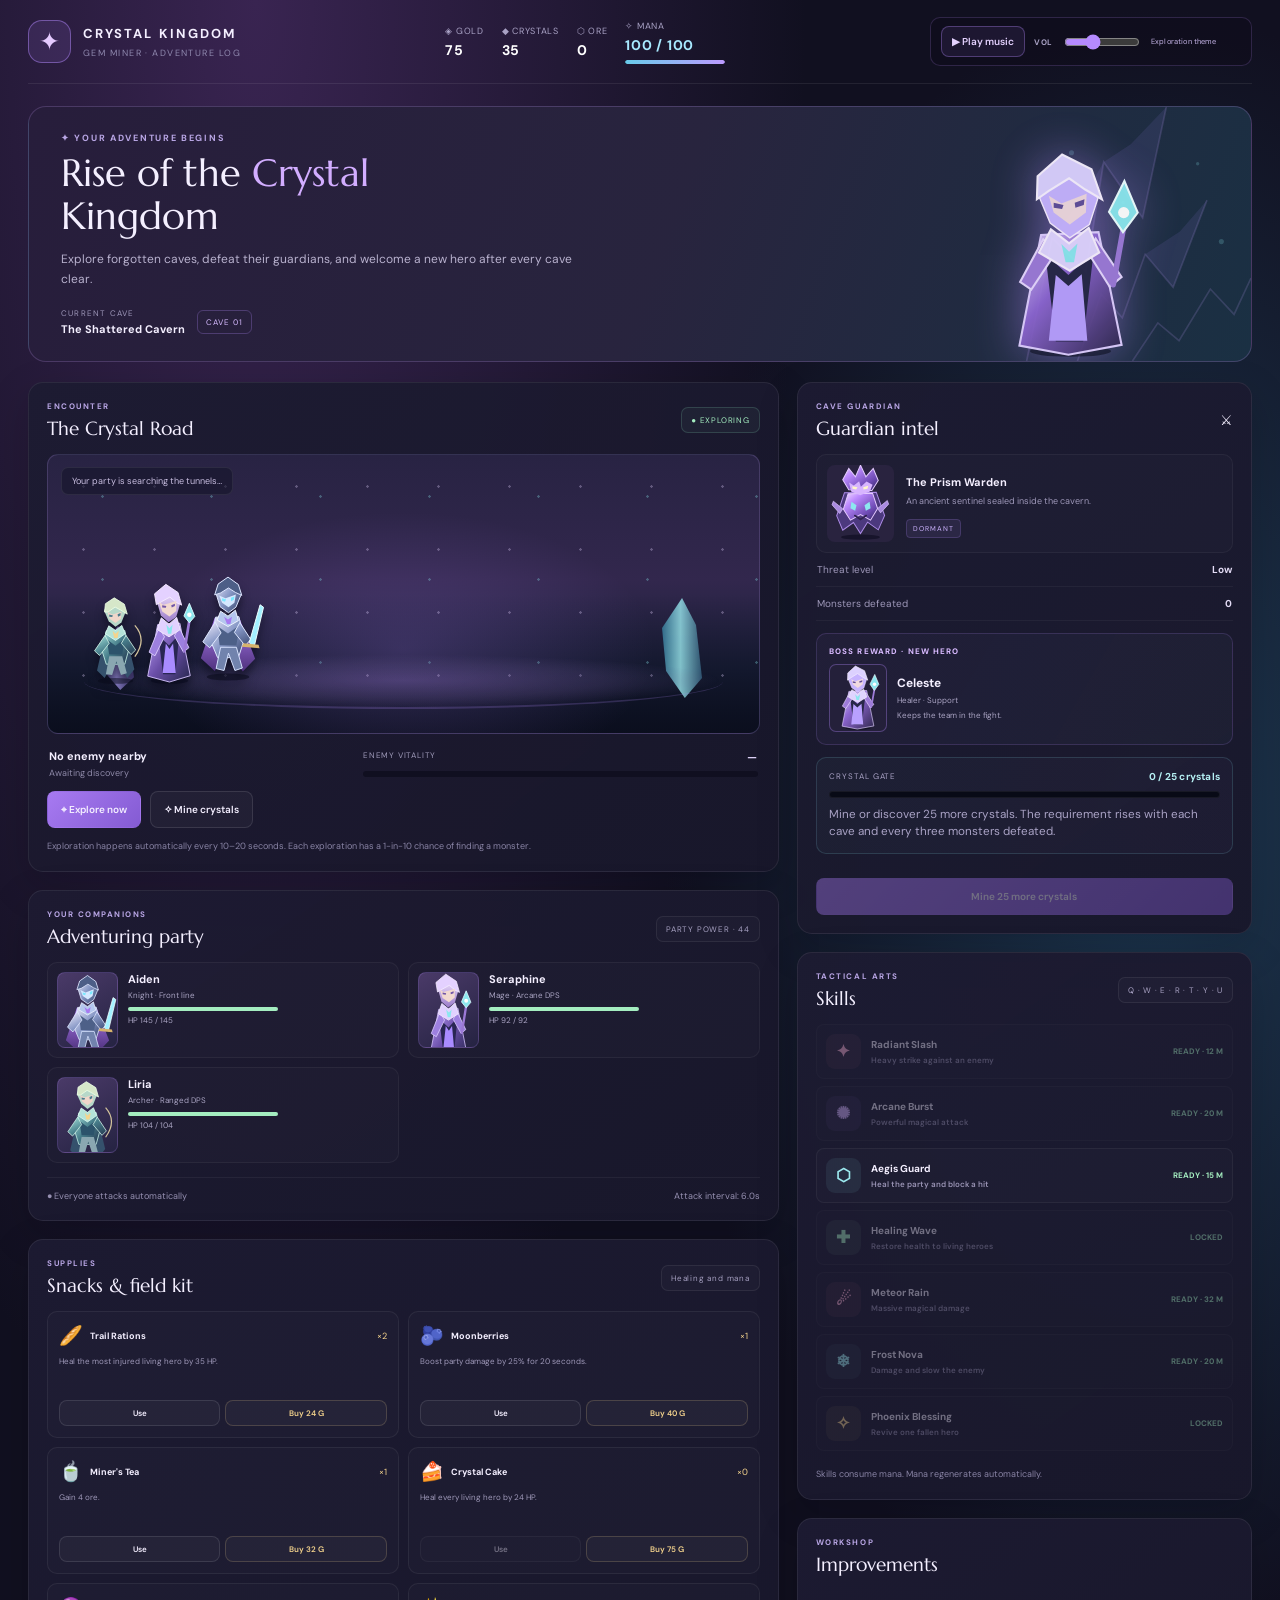
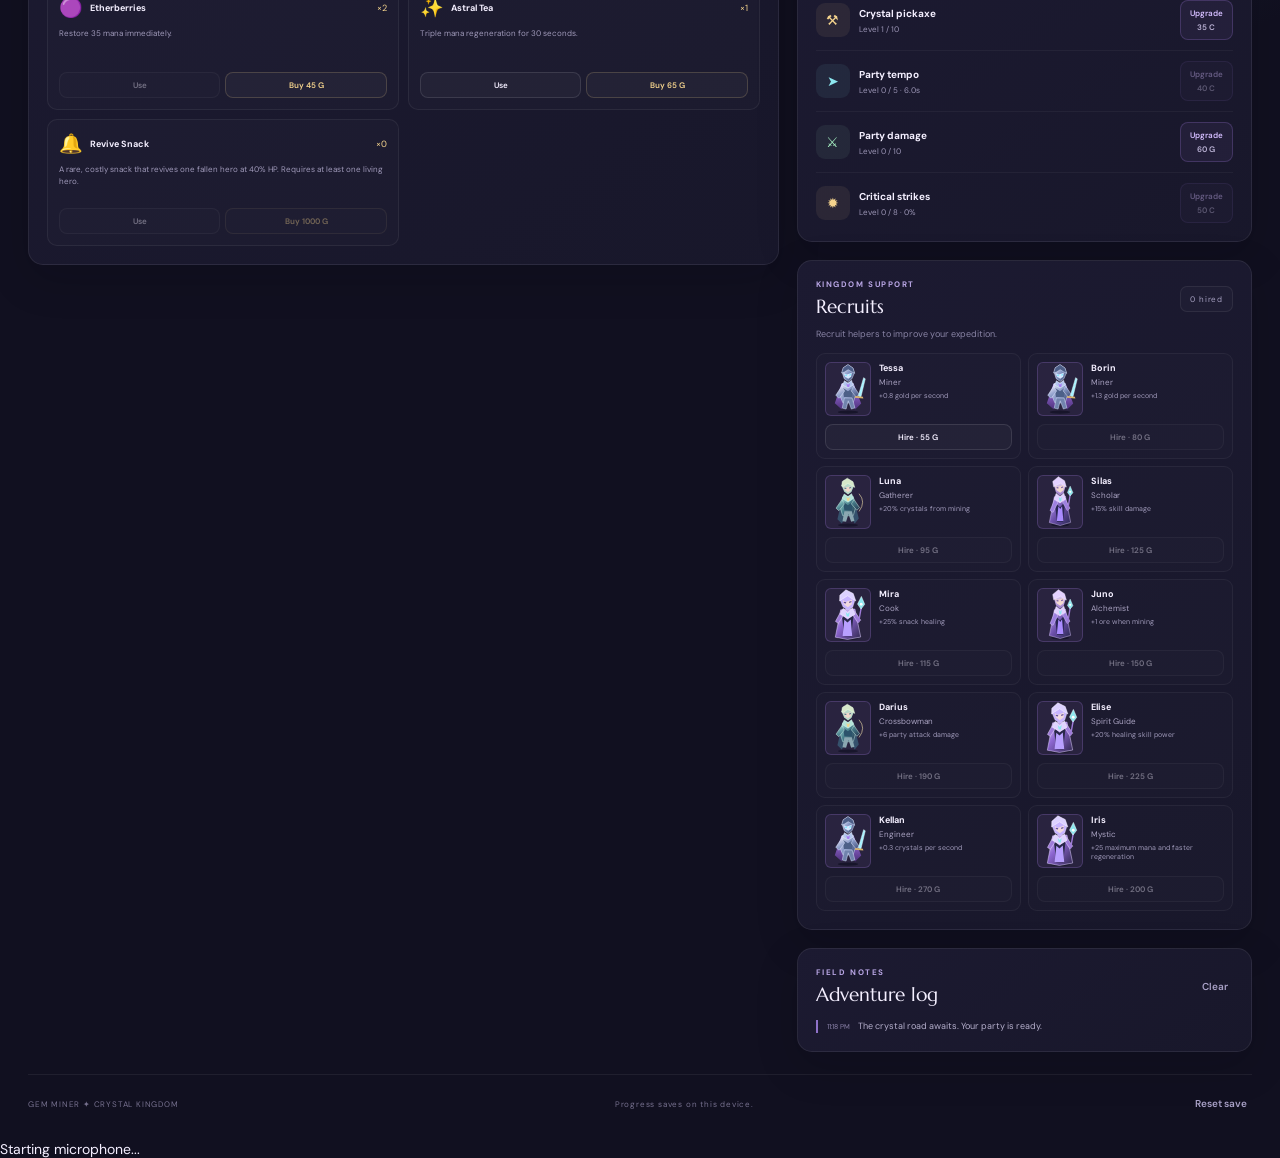
==== commit 394fc2e2: "ver 10.3" ====
--- a/index.html
+++ b/index.html
@@ -347,7 +347,7 @@
 
   <section class="sage-panel" id="sagePanel" hidden>
     <div class="sage-panel-head">
-      <div><b>GREAT SAGE</b><small id="sageStatus">VOICE ON</small></div>
+      <div><b id="sageName">GREAT SAGE</b><small id="sageStatus">VOICE ON</small></div>
       <span class="sage-indicator">AI</span>
     </div>
 
--- a/style.css
+++ b/style.css
@@ -393,27 +393,81 @@
 .party img {
   height: 115px;
   width: 67px;
+  flex: 0 0 auto;
   object-fit: contain;
   filter: drop-shadow(0 7px 4px #07071788);
   animation: idleFloat 2.8s ease-in-out infinite;
-}
-
-.party img:nth-child(2) {
-  height: 135px;
-  margin-left: -9px;
-  z-index: 2;
-  animation-delay: .3s;
-}
-
-.party img:nth-child(3) {
-  height: 110px;
-  margin-left: -9px;
-  animation-delay: .6s;
-}
-
-.battle-hero.fallen {
+  transition: width .28s ease, height .28s ease, filter .2s ease, opacity .2s ease;
+}
+
+/* Front-line formation: rank 1 is nearest to the enemy on the right. */
+.party .battle-hero {
+  position: relative;
+  margin-left: -12px;
+  transform-origin: 50% 80%;
+}
+
+.party .battle-hero:first-child {
+  margin-left: 0;
+}
+
+.party .battle-hero.front-rank-1 {
+  height: 138px;
+  width: 74px;
+  z-index: 20;
+}
+
+.party .battle-hero.front-rank-2 {
+  height: 126px;
+  width: 68px;
+  z-index: 18;
+}
+
+.party .battle-hero.front-rank-3 {
+  height: 116px;
+  width: 63px;
+  z-index: 16;
+}
+
+.party .battle-hero.front-rank-4 {
+  height: 107px;
+  width: 59px;
+  z-index: 14;
+}
+
+.party .battle-hero.front-rank-5 {
+  height: 100px;
+  width: 55px;
+  z-index: 12;
+}
+
+.party .battle-hero.front-rank-6 {
+  height: 93px;
+  width: 52px;
+  z-index: 10;
+}
+
+.party .battle-hero.front-rank-7 {
+  height: 87px;
+  width: 49px;
+  z-index: 8;
+}
+
+.party .battle-hero.front-rank-8 {
+  height: 81px;
+  width: 46px;
+  z-index: 6;
+}
+
+/* Fallen heroes stay gray and tilt sideways behind the living formation. */
+.party .battle-hero.fallen {
+  height: 70px;
+  width: 51px;
+  margin-left: -5px;
+  z-index: 1;
   filter: grayscale(1) brightness(.5);
   opacity: .7;
+  animation: fallTilt .36s ease-out forwards;
 }
 
 .enemy {
@@ -1140,6 +1194,60 @@
   animation: hitMove .3s ease;
 }
 
+/* Hero-specific basic attack motion. */
+.party .battle-hero.attack-bow {
+  animation: bowDraw .34s ease-out both;
+}
+
+.party .battle-hero.attack-sword {
+  animation: swordLunge .32s ease-out both;
+}
+
+.party .battle-hero.attack-cast {
+  animation: casterAttack .34s ease-out both;
+}
+
+/* Projectile effects are positioned in the battle scene by game.js. */
+.attack-projectile {
+  position: absolute;
+  z-index: 4;
+  pointer-events: none;
+}
+
+.arrow-projectile {
+  width: 24px;
+  height: 3px;
+  border-radius: 99px;
+  transform-origin: left center;
+  background: linear-gradient(90deg, #9b7049, #f5e4b7 68%, #ffffff);
+  box-shadow: 0 0 7px #ffe6a0b8;
+  animation: arrowFly .4s ease-out forwards;
+}
+
+.arrow-projectile::after {
+  content: "";
+  position: absolute;
+  right: -2px;
+  top: -3px;
+  width: 0;
+  height: 0;
+  border-top: 4px solid transparent;
+  border-bottom: 4px solid transparent;
+  border-left: 8px solid #fff0c5;
+}
+
+.sword-slash {
+  width: 54px;
+  height: 54px;
+  border: 4px solid transparent;
+  border-top-color: #f5f2ff;
+  border-right-color: #9beaf1;
+  border-radius: 50%;
+  filter: drop-shadow(0 0 5px #c2aaff);
+  transform-origin: center;
+  animation: swordSlash .32s ease-out forwards;
+}
+
 .damage {
   position: absolute;
   z-index: 5;
@@ -1152,48 +1260,182 @@
 }
 
 @keyframes idleFloat {
-  0%, 100% { transform: translateY(0); }
-  50% { transform: translateY(-4px); }
+  0%, 100% {
+    transform: translateY(0);
+  }
+
+  50% {
+    transform: translateY(-4px);
+  }
 }
 
 @keyframes enemyFloat {
-  0%, 100% { transform: translateY(0) rotate(-1deg); }
-  50% { transform: translateY(-7px) rotate(1deg); }
+  0%, 100% {
+    transform: translateY(0) rotate(-1deg);
+  }
+
+  50% {
+    transform: translateY(-7px) rotate(1deg);
+  }
 }
 
 @keyframes heroFloat {
-  0%, 100% { transform: translateY(0); }
-  50% { transform: translateY(-7px); }
+  0%, 100% {
+    transform: translateY(0);
+  }
+
+  50% {
+    transform: translateY(-7px);
+  }
 }
 
 @keyframes starDrift {
-  to { background-position: 75px 70px, 0 0; }
+  to {
+    background-position: 75px 70px, 0 0;
+  }
 }
 
 @keyframes attackMove {
-  0%, 100% { transform: translateX(0); }
-  50% { transform: translateX(20px); }
+  0%, 100% {
+    transform: translateX(0);
+  }
+
+  50% {
+    transform: translateX(20px);
+  }
 }
 
 @keyframes hitMove {
-  0%, 100% { transform: translateX(0); filter: brightness(1); }
-  25%, 75% { transform: translateX(5px); filter: brightness(2); }
-  50% { transform: translateX(-5px); }
+  0%, 100% {
+    transform: translateX(0);
+    filter: brightness(1);
+  }
+
+  25%, 75% {
+    transform: translateX(5px);
+    filter: brightness(2);
+  }
+
+  50% {
+    transform: translateX(-5px);
+  }
+}
+
+@keyframes bowDraw {
+  0%, 100% {
+    transform: translateX(0) scale(1);
+  }
+
+  35% {
+    transform: translateX(-5px) scaleX(.95);
+  }
+
+  65% {
+    transform: translateX(8px) scaleX(1.02);
+  }
+}
+
+@keyframes swordLunge {
+  0%, 100% {
+    transform: translateX(0) translateY(0);
+  }
+
+  45% {
+    transform: translateX(15px) translateY(-3px) scale(1.03);
+  }
+}
+
+@keyframes casterAttack {
+  0%, 100% {
+    transform: translateY(0) scale(1);
+    filter: drop-shadow(0 7px 4px #07071788);
+  }
+
+  45% {
+    transform: translateY(-7px) scale(1.07);
+    filter: drop-shadow(0 0 12px #a4edc0);
+  }
+}
+
+@keyframes arrowFly {
+  0% {
+    opacity: 0;
+    transform: translate(0, 0) rotate(var(--angle)) scaleX(.45);
+  }
+
+  12% {
+    opacity: 1;
+  }
+
+  100% {
+    opacity: 0;
+    transform:
+      translate(var(--travel-x), var(--travel-y))
+      rotate(var(--angle))
+      scaleX(1);
+  }
+}
+
+@keyframes swordSlash {
+  0% {
+    opacity: 0;
+    transform: rotate(-55deg) scale(.18);
+  }
+
+  25% {
+    opacity: 1;
+  }
+
+  100% {
+    opacity: 0;
+    transform: rotate(28deg) scale(1.25);
+  }
+}
+
+@keyframes fallTilt {
+  0% {
+    transform: rotate(0deg) scale(1);
+  }
+
+  70% {
+    transform: rotate(92deg) translateY(5px) scale(.78);
+  }
+
+  100% {
+    transform: rotate(82deg) translateY(5px) scale(.78);
+  }
 }
 
 @keyframes floatDamage {
-  0% { opacity: 0; transform: translateY(7px) scale(.8); }
-  15% { opacity: 1; }
-  100% { opacity: 0; transform: translateY(-42px) scale(1.15); }
-}
-
-/* Floating Great Sage assistant */
+  0% {
+    opacity: 0;
+    transform: translateY(7px) scale(.8);
+  }
+
+  15% {
+    opacity: 1;
+  }
+
+  100% {
+    opacity: 0;
+    transform: translateY(-42px) scale(1.15);
+  }
+}
+
+/* ==========================================
+   FLOATING GREAT SAGE ASSISTANT
+   ========================================== */
+
 .sage-dock {
   position: fixed;
   top: 14px;
   right: 16px;
   z-index: 100000;
   pointer-events: none;
+}
+
+.sage-dock.is-hidden {
+  display: none !important;
 }
 
 .sage-orb {
@@ -1235,6 +1477,14 @@
     inset 0 0 12px #ffffff88;
 }
 
+.sage-orb.is-listening {
+  animation: sageListeningSpin 8s linear infinite;
+  box-shadow:
+    0 0 16px #8ce7efaa,
+    0 0 28px #b58aff55,
+    inset 0 0 12px #ffffff88;
+}
+
 .sage-orb.is-speaking::after {
   content: "";
   position: absolute;
@@ -1348,8 +1598,23 @@
 }
 
 @keyframes sageVoicePulse {
-  0%, 100% { transform: scale(1); }
-  50% { transform: scale(1.09); }
+  0%, 100% {
+    transform: scale(1);
+  }
+
+  50% {
+    transform: scale(1.09);
+  }
+}
+
+@keyframes sageListeningSpin {
+  from {
+    transform: rotate(0deg);
+  }
+
+  to {
+    transform: rotate(360deg);
+  }
 }
 
 @keyframes sageVoiceRing {
@@ -1357,6 +1622,7 @@
     transform: scale(.9);
     opacity: .8;
   }
+
   100% {
     transform: scale(1.35);
     opacity: 0;
@@ -1364,8 +1630,13 @@
 }
 
 @keyframes sageWordPulse {
-  0%, 100% { transform: scale(1); }
-  50% { transform: scale(1.15); }
+  0%, 100% {
+    transform: scale(1);
+  }
+
+  50% {
+    transform: scale(1.15);
+  }
 }
 
 @keyframes sagePanelAppear {
@@ -1373,13 +1644,17 @@
     opacity: 0;
     transform: translateY(-5px);
   }
+
   to {
     opacity: 1;
     transform: translateY(0);
   }
 }
 
-/* Responsive layout */
+/* ==========================================
+   RESPONSIVE LAYOUT
+   ========================================== */
+
 @media (max-width: 1120px) {
   .layout {
     grid-template-columns: minmax(0, 1.3fr) minmax(270px, 1fr);
@@ -1576,6 +1851,7 @@
 @media (prefers-reduced-motion: reduce) {
   .sage-orb.is-speaking,
   .sage-orb.is-speaking::after,
+  .sage-orb.is-listening,
   .sage-orb.word-pulse,
   .hero,
   .party img,
@@ -1686,282 +1962,37 @@
     margin-left: auto;
   }
 }
-/* ==========================================
-   GREAT SAGE MICROPHONE STATUS
-   ========================================== */
-
-.sage-listen-status {
-  position: fixed;
-  right: 16px;
-  bottom: 16px;
-  z-index: 99998;
-
-  display: flex;
-  align-items: center;
-  gap: 9px;
-
-  max-width: calc(100vw - 24px);
-  padding: 10px 14px;
-
-  border: 1px solid #8ce7ef44;
-  border-radius: 999px;
-
-  background: rgba(23, 21, 45, 0.96);
-  color: #e6e0fa;
-
-  font: 500 10px 'DM Sans', sans-serif;
-  letter-spacing: 0.025em;
-
-  box-shadow:
-    0 8px 24px #0005,
-    0 0 14px #8ce7ef12;
-
-  pointer-events: none;
-}
-
-.sage-status-light {
-  width: 9px;
-  height: 9px;
-  flex-shrink: 0;
-
-  border-radius: 50%;
-  background: #f5d48d;
-
-  box-shadow: 0 0 8px currentColor;
-}
-
-.sage-listen-status[data-state="wake"] {
-  border-color: #8ce7ef55;
-}
-
-.sage-listen-status[data-state="wake"] .sage-status-light {
-  background: #8ce7ef;
-  color: #8ce7ef;
-  animation: sageMicPulse 2s ease-in-out infinite;
-}
-
-.sage-listen-status[data-state="command"] {
-  border-color: #b58aff99;
-  color: #e3d1ff;
-}
-
-.sage-listen-status[data-state="command"] .sage-status-light {
-  background: #b58aff;
-  color: #b58aff;
-  animation: sageMicPulse 0.9s ease-in-out infinite;
-}
-
-.sage-listen-status[data-state="speaking"] .sage-status-light {
-  background: #a4edc0;
-  color: #a4edc0;
-  animation: sageMicPulse 0.6s ease-in-out infinite;
-}
-
-.sage-listen-status[data-state="error"] {
-  border-color: #ff8eaa88;
-  color: #ffc5d0;
-}
-
-.sage-listen-status[data-state="error"] .sage-status-light {
-  background: #ff8eaa;
-  color: #ff8eaa;
-  animation: none;
-}
-
-.sage-listen-status[data-state="starting"] .sage-status-light {
-  background: #f5d48d;
-  color: #f5d48d;
-  animation: sageMicPulse 1.5s ease-in-out infinite;
-}
-
-@keyframes sageMicPulse {
-  0%, 100% {
-    opacity: 0.55;
-    transform: scale(0.85);
-  }
-
-  50% {
-    opacity: 1;
-    transform: scale(1.15);
-  }
-}
-
-@media (max-width: 480px) {
-  .sage-listen-status {
-    right: 12px;
-    bottom: 12px;
-    font-size: 9px;
-    padding: 9px 11px;
-  }
-}
-
-@media (prefers-reduced-motion: reduce) {
-  .sage-status-light {
-    animation: none !important;
-  }
-}
-/* ==========================================
-   GREAT SAGE AUTOPILOT STATUS
-   ========================================== */
-
-.sage-autopilot-status {
-  margin: 12px 0;
-  padding: 11px;
-  border: 1px solid #ffffff18;
-  border-radius: 10px;
-  background: linear-gradient(
-    145deg,
-    #ffffff08,
-    #080b191c
-  );
-}
-
-.sage-autopilot-heading {
-  margin: 0 0 10px;
-  color: #a9a2c5;
-  font-size: 8px;
-  font-weight: 700;
-  letter-spacing: 0.15em;
-}
-
-.sage-autopilot-row {
-  display: flex;
-  align-items: center;
-  justify-content: space-between;
-  gap: 10px;
-  padding: 8px 0;
-}
-
-.sage-autopilot-row + .sage-autopilot-row {
-  border-top: 1px solid #ffffff10;
-}
-
-.sage-autopilot-name {
-  display: flex;
-  align-items: center;
-  gap: 8px;
-  color: #e8e3f5;
-  font-size: 10px;
-  font-weight: 600;
-}
-
-.sage-mode-dot {
-  flex: 0 0 auto;
-  width: 8px;
-  height: 8px;
-  border-radius: 50%;
-  background: #77738d;
-  box-shadow: 0 0 5px #77738d55;
-}
-
-.sage-mode-state {
-  flex: 0 0 auto;
-  padding: 5px 7px;
-  border: 1px solid #ffffff1b;
-  border-radius: 6px;
-  color: #aaa4c3;
-  background: #ffffff06;
-  font-size: 8px;
-  font-weight: 700;
-  letter-spacing: 0.08em;
-}
-
-/* Mode is off */
-.sage-mode-state[data-state="off"] {
-  color: #aaa4c3;
-}
-
-/* Battle Autopilot is running */
-.sage-mode-state[data-state="active"] {
-  color: #ff9da6;
-  border-color: #ff465866;
-  background: #ff354514;
-}
-
-.sage-autopilot-row:has(
-  #sageBattleAutoStatus[data-state="active"]
-) .sage-mode-dot {
-  background: #ff4658;
-  box-shadow: 0 0 9px #ff3545bb;
-}
-
-/* Kingdom Autopilot is unlocked but inactive */
-.sage-mode-state[data-state="ready"] {
-  color: #a4edc0;
-  border-color: #8ee7bd35;
-  background: #8ee7bd0c;
-}
-
-/* Kingdom Autopilot is locked */
-.sage-mode-state[data-state="locked"] {
-  color: #aaa4c3;
-  border-color: #ffffff16;
-  background: #ffffff05;
-}
-
-/* Kingdom Autopilot is running */
-#sageKingdomAutoStatus[data-state="active"] {
-  color: #ff9da6;
-  border-color: #ff465866;
-  background: #ff354514;
-}
-
-.sage-autopilot-row:has(
-  #sageKingdomAutoStatus[data-state="active"]
-) .sage-mode-dot {
-  background: #ff4658;
-  box-shadow: 0 0 9px #ff3545bb;
-}
-
-.sage-autopilot-help {
-  margin: 8px 0 0;
-  color: #9f99b9;
-  font-size: 9px;
-  line-height: 1.55;
-}
-
-/* Red appearance while Battle Autopilot runs */
+
+/* Great Sage autonomous modes */
 .sage-orb.is-battle-auto {
   color: #fff4f4;
   border-color: #ff555d;
-  background: radial-gradient(
-    circle at 35% 30%,
-    #fff1f1,
-    #ff535b 22%,
-    #8b1624 60%,
-    #2a0b15 83%
-  );
-  box-shadow:
-    0 0 14px #ff384d99,
-    0 0 28px #e92d3d55,
-    inset 0 0 12px #ffffff55;
-}
-
-/* Red appearance while Kingdom Autopilot runs */
+  background: radial-gradient(circle at 35% 30%, #fff1f1, #ff535b 22%, #8b1624 60%, #2a0b15 83%);
+  box-shadow: 0 0 14px #ff384d99, 0 0 28px #e92d3d55, inset 0 0 12px #ffffff55;
+}
+
 .sage-orb.is-kingdom-auto {
   color: #fff4f4;
   border-color: #ff454f;
-  background: radial-gradient(
-    circle at 35% 30%,
-    #fff1f1,
-    #ff414b 22%,
-    #8b1624 60%,
-    #2a0b15 83%
-  );
-  box-shadow:
-    0 0 18px #ff344dba,
-    0 0 34px #e92d3d77,
-    inset 0 0 12px #ffffff77;
-}
-
-/* Spin the symbol slowly, not the entire button */
+  background: radial-gradient(circle at 35% 30%, #fff1f1, #ff414b 22%, #8b1624 60%, #2a0b15 83%);
+  box-shadow: 0 0 18px #ff344dba, 0 0 34px #e92d3d77, inset 0 0 12px #ffffff77;
+  animation: sageKingdomPilotSpin 12s linear infinite;
+}
+
 .sage-orb.is-kingdom-auto .sage-symbol {
-  display: inline-block;
-  animation: sageKingdomAutopilotSpin 12s linear infinite;
   text-shadow: 0 0 12px #fff, 0 0 22px #ff5763;
 }
 
-@keyframes sageKingdomAutopilotSpin {
+.sage-mode-help {
+  max-width: 330px;
+  margin: 0 0 8px;
+  color: #9f99b9;
+  font-size: 9px;
+  line-height: 1.5;
+  letter-spacing: 0;
+}
+
+@keyframes sageKingdomPilotSpin {
   from {
     transform: rotate(0deg);
   }
@@ -1971,22 +2002,453 @@
   }
 }
 
+@media (prefers-reduced-motion: reduce) {
+  .sage-orb.is-kingdom-auto {
+    animation: none;
+  }
+}
+
+/* Respect users who prefer less motion. */
+@media (prefers-reduced-motion: reduce) {
+  .party .battle-hero.attack-bow,
+  .party .battle-hero.attack-sword,
+  .party .battle-hero.attack-cast,
+  .party .battle-hero.fallen,
+  .arrow-projectile,
+  .sword-slash {
+    animation: none !important;
+  }
+}
+
+/* ==========================================
+   GOLDEN UNLOCK REVEAL
+   ========================================== */
+
+.unlock-reveal-overlay {
+  position: fixed;
+  inset: 0;
+  z-index: 200000;
+
+  display: grid;
+  place-items: center;
+  padding: 20px;
+
+  overflow: auto;
+  cursor: pointer;
+
+  background:
+    radial-gradient(ellipse at 50% 42%, #f5d48d26, transparent 47%),
+    #080711ed;
+
+  -webkit-backdrop-filter: blur(7px);
+  backdrop-filter: blur(7px);
+
+  animation: unlockBackdropIn .28s ease-out both;
+}
+
+.unlock-reveal-overlay[hidden] {
+  display: none !important;
+}
+
+.unlock-reveal-card {
+  position: relative;
+  isolation: isolate;
+
+  width: min(520px, 100%);
+  padding: 32px 28px 24px;
+  overflow: hidden;
+
+  text-align: center;
+  cursor: pointer;
+
+  color: #412a12;
+
+  border: 2px solid #ffe9a4;
+  border-radius: 18px;
+
+  background:
+    radial-gradient(ellipse at 50% 18%, #fffbe4, transparent 55%),
+    linear-gradient(145deg, #fff1b8, #dca747 42%, #f8d982 72%, #b87a2c);
+
+  box-shadow:
+    0 0 0 1px #9b6829,
+    0 0 35px #f6ce6d77,
+    0 0 100px #d79d3855,
+    inset 0 0 28px #fff6cc;
+
+  animation: unlockCardAppear .55s cubic-bezier(.2, .8, .2, 1) both;
+}
+
+.unlock-reveal-card::before {
+  content: "";
+  position: absolute;
+  inset: 8px;
+  z-index: -1;
+
+  border: 1px solid #94601f80;
+  border-radius: 11px;
+  pointer-events: none;
+}
+
+.unlock-reveal-kicker {
+  font-size: 10px;
+  font-weight: 800;
+  letter-spacing: .34em;
+  color: #855318;
+  text-shadow: 0 1px #fff5c2;
+}
+
+.unlock-reveal-medallion {
+  width: clamp(145px, 28vw, 205px);
+  height: clamp(145px, 28vw, 205px);
+
+  display: grid;
+  place-items: center;
+
+  margin: 24px auto 20px;
+  overflow: hidden;
+
+  color: #805016;
+  font-family: Georgia, serif;
+  font-size: clamp(74px, 13vw, 112px);
+  line-height: 1;
+
+  border: 4px ridge #fff0b5;
+  border-radius: 24px;
+
+  background:
+    radial-gradient(circle at 33% 25%, #fffce9, transparent 44%),
+    linear-gradient(145deg, #f9e3a0, #c58c36 53%, #ffe7a0);
+
+  box-shadow:
+    0 0 0 2px #a66e23,
+    0 0 32px #fff2b8b0,
+    inset 0 0 20px #fff8d0;
+
+  transform-style: preserve-3d;
+
+  animation: unlockMedallionSpin 1s cubic-bezier(.2, .7, .2, 1) both;
+}
+
+.unlock-reveal-medallion img {
+  display: block;
+  width: 78%;
+  height: 78%;
+  object-fit: contain;
+
+  filter: drop-shadow(0 5px 5px #67451e6b);
+}
+
+.unlock-reveal-category {
+  margin-top: 4px;
+
+  color: #825319;
+  font-size: 9px;
+  font-weight: 800;
+  letter-spacing: .24em;
+}
+
+.unlock-reveal-card h2 {
+  margin: 9px 0 0;
+
+  color: #39230f;
+  font: clamp(25px, 5vw, 36px)/1.15 "Marcellus", Georgia, serif;
+
+  text-shadow: 0 1px #fff1bc;
+}
+
+.unlock-reveal-description {
+  max-width: 400px;
+  margin: 14px auto 0;
+  padding-top: 14px;
+
+  border-top: 1px solid #94601f55;
+
+  color: #573c1d;
+  font-size: 12px;
+  line-height: 1.7;
+}
+
+.unlock-reveal-footer {
+  margin-top: 22px;
+
+  display: flex;
+  flex-direction: column;
+  align-items: center;
+  gap: 12px;
+}
+
+.unlock-reveal-footer small {
+  color: #6c4c25;
+  font-size: 9px;
+  letter-spacing: .04em;
+}
+
+.unlock-reveal-button {
+  min-width: 155px;
+  padding: 12px 20px;
+
+  color: #fff3cb;
+  border: 1px solid #ffe5a0;
+  border-radius: 9px;
+
+  background: linear-gradient(135deg, #80501f, #503016);
+  box-shadow: 0 4px 12px #5c3d1e44;
+
+  font-size: 10px;
+  font-weight: 800;
+  letter-spacing: .08em;
+}
+
+.unlock-reveal-button:hover {
+  background: linear-gradient(135deg, #98642b, #623c1a);
+  border-color: #fff4c5;
+}
+
+@keyframes unlockBackdropIn {
+  from {
+    opacity: 0;
+  }
+
+  to {
+    opacity: 1;
+  }
+}
+
+@keyframes unlockCardAppear {
+  0% {
+    opacity: 0;
+    transform: translateY(28px) scale(.78);
+  }
+
+  70% {
+    opacity: 1;
+    transform: translateY(-4px) scale(1.025);
+  }
+
+  100% {
+    opacity: 1;
+    transform: translateY(0) scale(1);
+  }
+}
+
+@keyframes unlockMedallionSpin {
+  0% {
+    opacity: 0;
+    transform: perspective(800px) rotateY(0deg) scale(.15);
+  }
+
+  50% {
+    opacity: 1;
+    transform: perspective(800px) rotateY(180deg) scale(1.12);
+  }
+
+  100% {
+    opacity: 1;
+    transform: perspective(800px) rotateY(360deg) scale(1);
+  }
+}
+
 @media (max-width: 480px) {
-  .sage-autopilot-status {
-    padding: 9px;
-  }
-
-  .sage-autopilot-name {
-    font-size: 9px;
-  }
-
-  .sage-mode-state {
-    font-size: 7px;
+  .unlock-reveal-card {
+    padding: 25px 18px 20px;
+  }
+
+  .unlock-reveal-medallion {
+    margin-top: 20px;
   }
 }
 
 @media (prefers-reduced-motion: reduce) {
-  .sage-orb.is-kingdom-auto .sage-symbol {
-    animation: none;
+  .unlock-reveal-overlay,
+  .unlock-reveal-card,
+  .unlock-reveal-medallion {
+    animation: none !important;
+  }
+}
+
+/* ==========================================
+   RAPHAEL EVOLUTION
+   ========================================== */
+
+.raphael-evolution-overlay {
+  position: fixed;
+  inset: 0;
+  z-index: 300000;
+
+  display: grid;
+  place-items: center;
+  padding: 20px;
+
+  cursor: pointer;
+
+  background:
+    radial-gradient(ellipse at center, #f5d48d33, transparent 58%),
+    #080711f5;
+
+  backdrop-filter: blur(10px);
+
+  animation: raphaelBackdropIn .5s ease-out both;
+}
+
+.raphael-evolution-stage {
+  width: min(600px, 100%);
+  text-align: center;
+  color: #fff2bc;
+}
+
+.raphael-evolution-caption {
+  font-size: 10px;
+  letter-spacing: .35em;
+  font-weight: 800;
+  color: #f8e3a1;
+}
+
+.raphael-evolution-emblem {
+  width: clamp(130px, 27vw, 210px);
+  height: clamp(130px, 27vw, 210px);
+
+  display: grid;
+  place-items: center;
+
+  margin: 30px auto;
+  border: 3px solid #d7c9ff;
+  border-radius: 50%;
+
+  color: #e2d8ff;
+  font: clamp(85px, 17vw, 140px)/1 Georgia, serif;
+
+  background:
+    radial-gradient(circle at 32% 25%, #ffffff66, transparent 42%),
+    radial-gradient(circle, #7166ab, #241a4c 75%);
+
+  box-shadow:
+    0 0 20px #c1adff99,
+    0 0 55px #a58bff77,
+    inset 0 0 25px #ffffff33;
+
+  animation: raphaelEmblemAscend 2.3s cubic-bezier(.2, .7, .2, 1) both;
+}
+
+.raphael-evolution-stage h1 {
+  margin: 15px 0 10px;
+  font: clamp(25px, 5vw, 42px)/1.15 "Marcellus", Georgia, serif;
+  letter-spacing: .06em;
+
+  color: #fff0b0;
+  text-shadow: 0 0 25px #e9bc5d88;
+}
+
+.raphael-evolution-stage p {
+  max-width: 440px;
+  margin: 0 auto 22px;
+
+  color: #e7d8ac;
+  font-size: 13px;
+  line-height: 1.8;
+}
+
+.raphael-evolution-stage small {
+  display: block;
+  color: #a99b75;
+  font-size: 9px;
+  letter-spacing: .04em;
+}
+
+.raphael-evolution-overlay.is-evolved .raphael-evolution-emblem {
+  color: #fff4bd;
+  border-color: #fff0a2;
+
+  background:
+    radial-gradient(circle at 33% 22%, #fffde7, transparent 43%),
+    radial-gradient(circle, #ffe9a0, #b77c25 72%);
+
+  box-shadow:
+    0 0 28px #ffe9a5,
+    0 0 70px #f2c45e99,
+    0 0 130px #f4bd4866,
+    inset 0 0 30px #fff9df;
+
+  animation: raphaelAwaken .8s cubic-bezier(.2, .8, .2, 1) both;
+}
+
+/* Keep the evolved Great Sage permanently golden. */
+.sage-orb.is-raphael,
+.sage-orb.is-raphael.is-battle-auto,
+.sage-orb.is-raphael.is-kingdom-auto {
+  color: #fff1b0 !important;
+  border-color: #ffe7a1 !important;
+
+  background:
+    radial-gradient(circle at 34% 25%, #fffde6, #f7d775 22%, #bd852f 58%, #503019 83%) !important;
+
+  box-shadow:
+    0 0 16px #ffdc77cc,
+    0 0 34px #e7ae4d77,
+    inset 0 0 12px #ffffff99 !important;
+}
+
+.sage-orb.is-raphael .sage-symbol {
+  color: #fff5bd;
+  text-shadow:
+    0 0 7px #fff,
+    0 0 16px #ffe48c,
+    0 0 28px #ffc24d;
+}
+
+/* Keep the Kingdom Autopilot spin without reverting to red. */
+.sage-orb.is-raphael.is-kingdom-auto {
+  animation: sageKingdomPilotSpin 12s linear infinite;
+}
+
+@keyframes raphaelBackdropIn {
+  from { opacity: 0; }
+  to { opacity: 1; }
+}
+
+@keyframes raphaelEmblemAscend {
+  0% {
+    opacity: 0;
+    transform: translateY(80px) scale(.2) rotate(0deg);
+  }
+
+  25% {
+    opacity: 1;
+    transform: translateY(0) scale(1.1) rotate(360deg);
+  }
+
+  65% {
+    transform: scale(1.22) rotate(900deg);
+  }
+
+  100% {
+    opacity: 1;
+    transform: scale(1) rotate(1080deg);
+  }
+}
+
+@keyframes raphaelAwaken {
+  0% {
+    transform: scale(.7) rotateY(0deg);
+    filter: brightness(1);
+  }
+
+  60% {
+    transform: scale(1.2) rotateY(180deg);
+    filter: brightness(1.9);
+  }
+
+  100% {
+    transform: scale(1) rotateY(360deg);
+    filter: brightness(1);
+  }
+}
+
+@media (prefers-reduced-motion: reduce) {
+  .raphael-evolution-overlay,
+  .raphael-evolution-emblem,
+  .raphael-evolution-overlay.is-evolved .raphael-evolution-emblem,
+  .sage-orb.is-raphael.is-kingdom-auto {
+    animation: none !important;
   }
 }
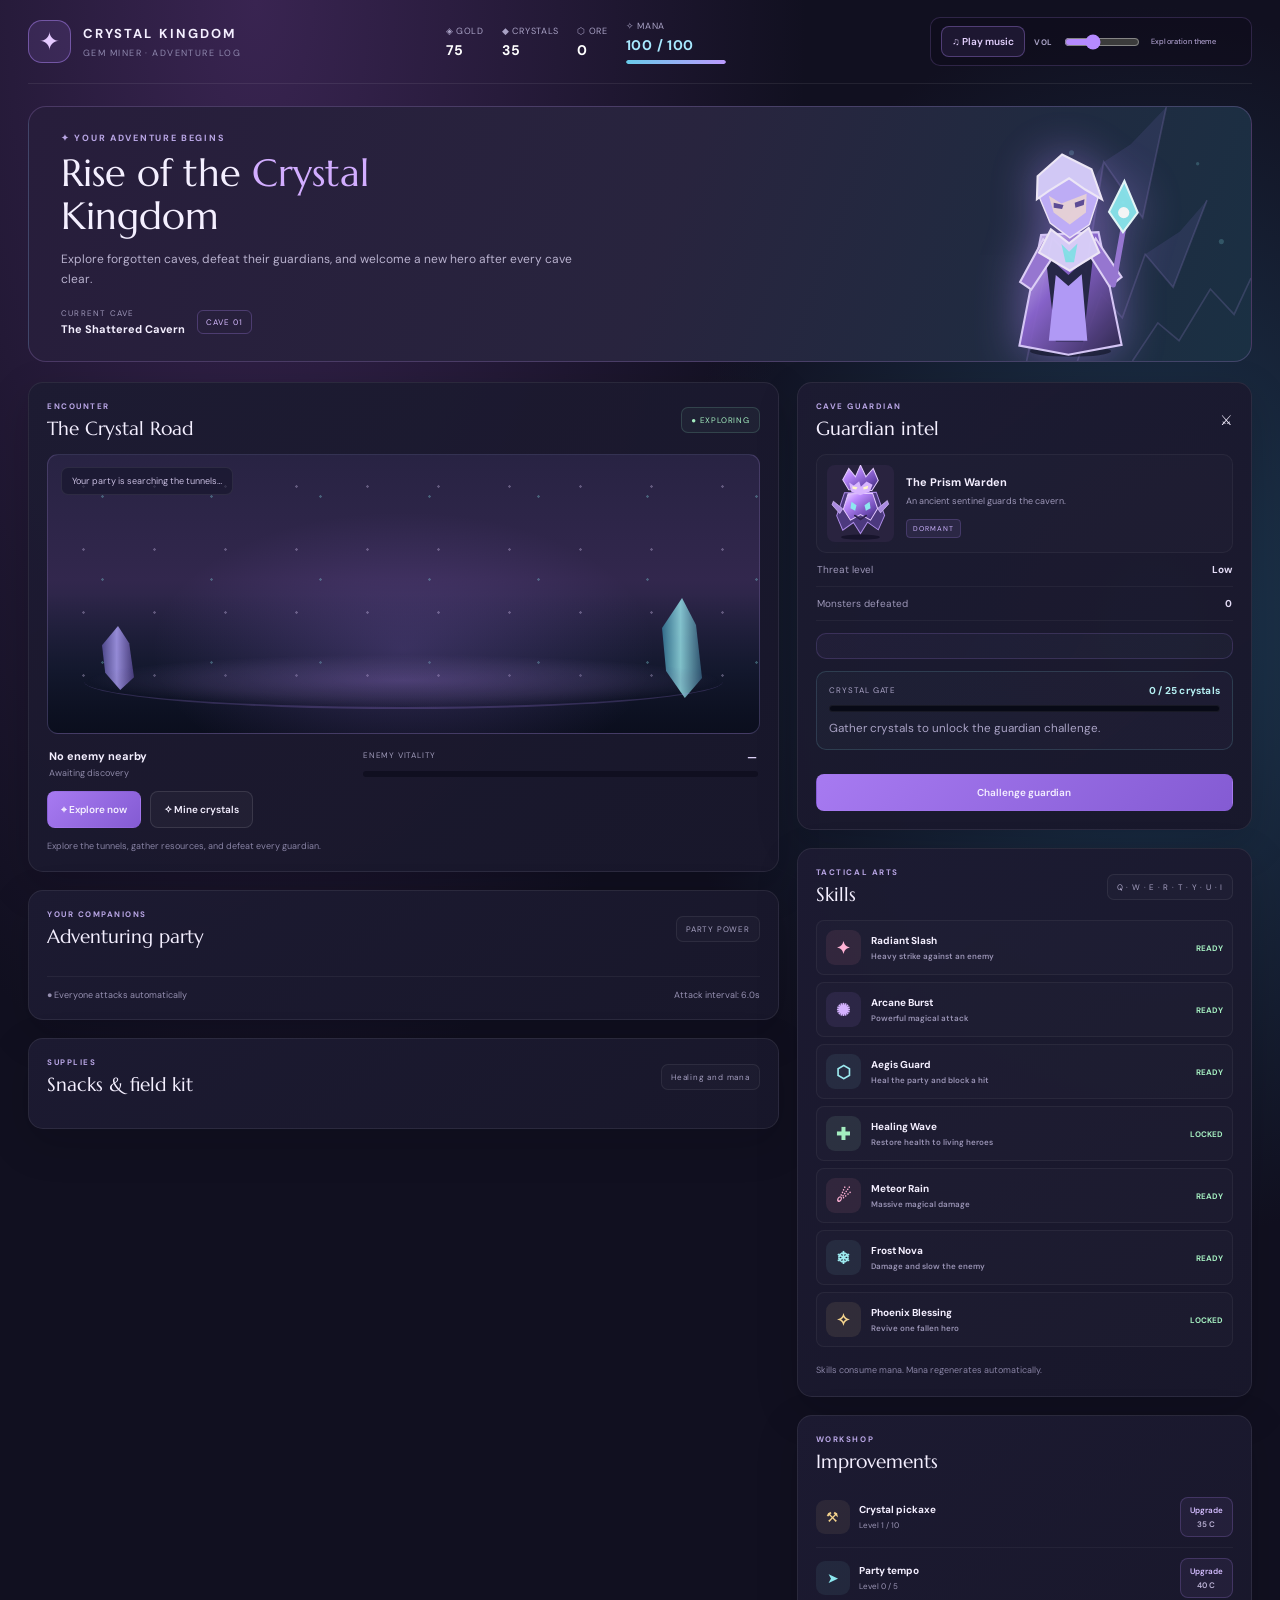
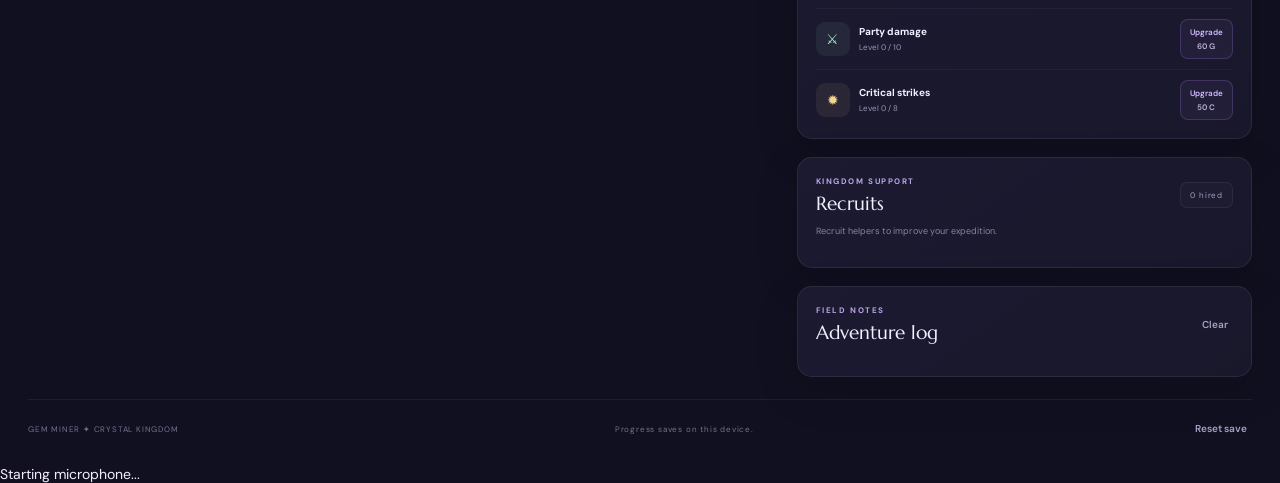
==== commit eb58294c: "ver 11" ====
--- a/index.html
+++ b/index.html
@@ -224,7 +224,7 @@
             <p class="eyebrow">TACTICAL ARTS</p>
             <h2>Skills</h2>
           </div>
-          <span class="muted">Q · W · E · R · T · Y · U</span>
+<span class="muted">Q · W · E · R · T · Y · U · I</span>
         </div>
 
         <div class="skill-grid">
@@ -269,6 +269,16 @@
             <span><b>Phoenix Blessing</b><small>Revive one fallen hero</small></span>
             <strong id="cd-phoenix">LOCKED</strong>
           </button>
+
+          <button class="skill analist-skill" data-skill="analist"
+  id="analistBtn" hidden>
+  <span class="skillicon gold">◈</span>
+  <span>
+    <b>Analist</b>
+    <small>Analyze a boss's unique attack</small>
+  </span>
+  <strong id="cd-analist">LOCKED</strong>
+</button>
         </div>
 
         <p class="hint">Skills consume mana. Mana regenerates automatically.</p>
--- a/style.css
+++ b/style.css
@@ -2451,4 +2451,209 @@
   .sage-orb.is-raphael.is-kingdom-auto {
     animation: none !important;
   }
+}
+
+/* ==========================================
+   RAPHAEL ANALIST: FULL-SCREEN BATTLE PAUSE
+   ========================================== */
+
+body.analist-paused * {
+  animation-play-state: paused !important;
+}
+
+/* The analysis scene itself must continue animating. */
+body.analist-paused .analist-overlay,
+body.analist-paused .analist-overlay * {
+  animation-play-state: running !important;
+}
+
+.analist-overlay {
+  position: fixed;
+  inset: 0;
+  z-index: 100000;
+
+  display: flex;
+  align-items: center;
+  justify-content: center;
+
+  padding: 22px;
+  overflow-y: auto;
+
+  color: #fff6df;
+  background:
+    radial-gradient(circle at 50% 35%, #665026dd, #171326f5 58%, #080713 100%);
+  backdrop-filter: blur(12px);
+
+  animation: analistOverlayIn 0.45s ease-out both;
+}
+
+.analist-stage {
+  width: min(720px, 100%);
+  padding: 28px 22px;
+  text-align: center;
+
+  border: 1px solid #f5d48d70;
+  border-radius: 24px;
+
+  background:
+    linear-gradient(155deg, #332943f2, #141225fa 65%, #211b32fa);
+
+  box-shadow:
+    0 0 45px #f5d48d35,
+    0 0 110px #b58aff20,
+    inset 0 0 28px #f5d48d0a;
+}
+
+.analist-eyebrow {
+  color: #f5d48d;
+  font-size: 11px;
+  font-weight: 700;
+  letter-spacing: 0.24em;
+}
+
+.analist-emblem {
+  display: grid;
+  place-items: center;
+
+  width: min(260px, 58vw);
+  height: min(260px, 58vw);
+  margin: 16px auto;
+
+  color: #fff0bb;
+  font-size: clamp(110px, 27vw, 220px);
+  line-height: 1;
+
+  text-shadow:
+    0 0 12px #fff6d5,
+    0 0 32px #f5d48d,
+    0 0 70px #e5a83f99;
+
+  animation: analistEmblemScan 1.8s ease-in-out both;
+}
+
+.analist-phase {
+  color: #aeeaf2;
+  font-size: 10px;
+  font-weight: 700;
+  letter-spacing: 0.22em;
+}
+
+.analist-stage h1 {
+  margin: 14px 0;
+  color: #ffe5a6;
+  font-size: clamp(25px, 5vw, 42px);
+  line-height: 1.15;
+  font-family: 'Marcellus', serif;
+  text-shadow: 0 0 20px #f5d48d38;
+}
+
+.analist-stage p {
+  max-width: 580px;
+  margin: 14px auto;
+  color: #e9e3f7;
+  font-size: 14px;
+  line-height: 1.8;
+}
+
+.analist-caption {
+  margin: 20px auto;
+  padding: 11px 12px;
+
+  color: #f5d48d;
+  font-size: 10px;
+  font-weight: 700;
+  line-height: 1.7;
+  letter-spacing: 0.12em;
+
+  border-top: 1px solid #f5d48d45;
+  border-bottom: 1px solid #f5d48d45;
+}
+
+.analist-resume {
+  min-width: 180px;
+  margin-top: 6px;
+  padding: 12px 20px;
+
+  color: #25192d;
+  background: linear-gradient(135deg, #fff1bf, #e8b75d);
+  border: 1px solid #fff0be;
+
+  font-size: 12px;
+  font-weight: 700;
+}
+
+.analist-resume:hover:not(:disabled) {
+  background: linear-gradient(135deg, #fff9df, #f5d48d);
+}
+
+.analist-footer {
+  display: block;
+  margin-top: 14px;
+  color: #b8afcf;
+  font-size: 10px;
+  line-height: 1.7;
+}
+
+.analist-overlay.analysis-complete .analist-emblem {
+  color: #fff8d9;
+  text-shadow:
+    0 0 18px #fff,
+    0 0 38px #f5d48d,
+    0 0 80px #f5d48d99;
+}
+
+.analist-overlay.analysis-complete .analist-phase {
+  color: #b5f2cf;
+}
+
+@keyframes analistOverlayIn {
+  from {
+    opacity: 0;
+    backdrop-filter: blur(0);
+  }
+  to {
+    opacity: 1;
+    backdrop-filter: blur(12px);
+  }
+}
+
+@keyframes analistEmblemScan {
+  0% {
+    opacity: 0;
+    transform: scale(0.12) rotate(-180deg);
+    filter: brightness(0.4);
+  }
+
+  60% {
+    opacity: 1;
+    transform: scale(1.12) rotate(25deg);
+    filter: brightness(1.7);
+  }
+
+  100% {
+    opacity: 1;
+    transform: scale(1) rotate(0deg);
+    filter: brightness(1);
+  }
+}
+
+@media (max-width: 520px) {
+  .analist-stage {
+    padding: 23px 15px;
+  }
+
+  .analist-stage p {
+    font-size: 12px;
+  }
+
+  .analist-caption {
+    font-size: 9px;
+  }
+}
+
+@media (prefers-reduced-motion: reduce) {
+  .analist-overlay,
+  .analist-emblem {
+    animation-duration: 0.01ms;
+  }
 }
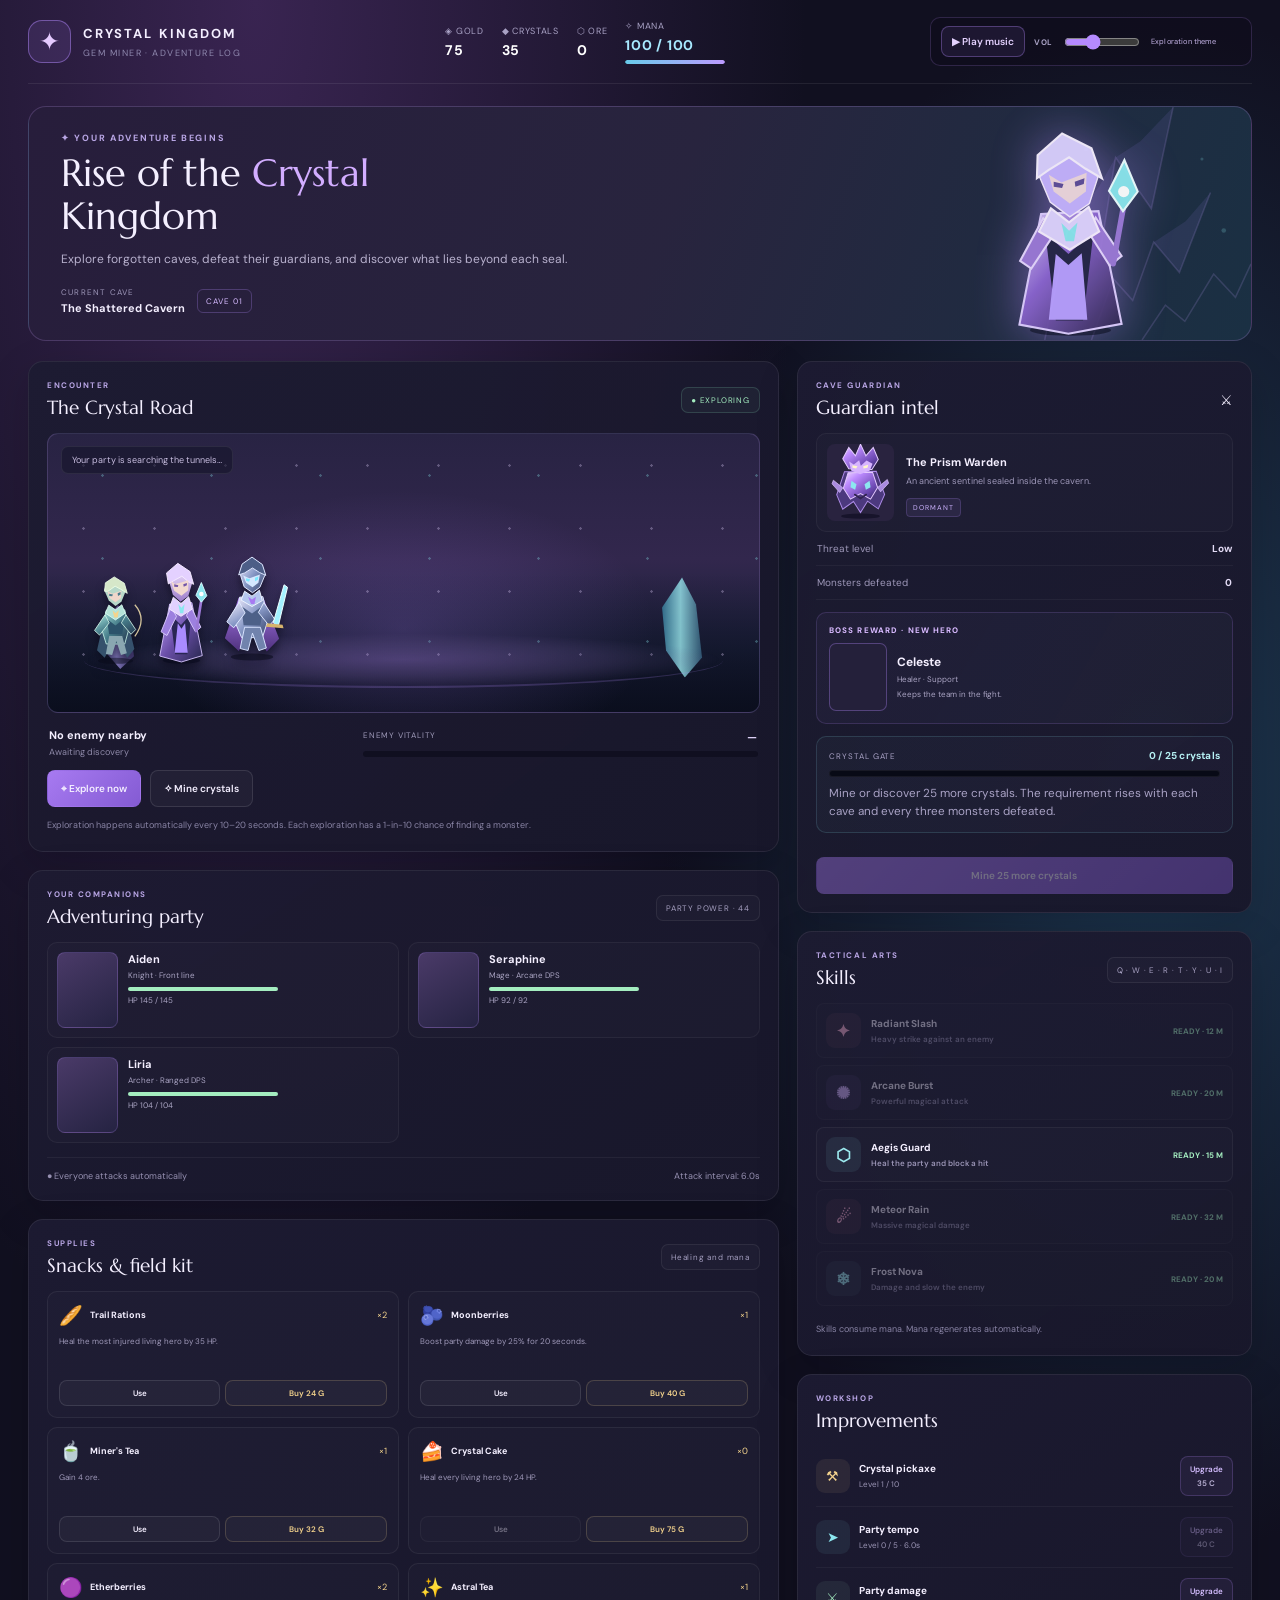
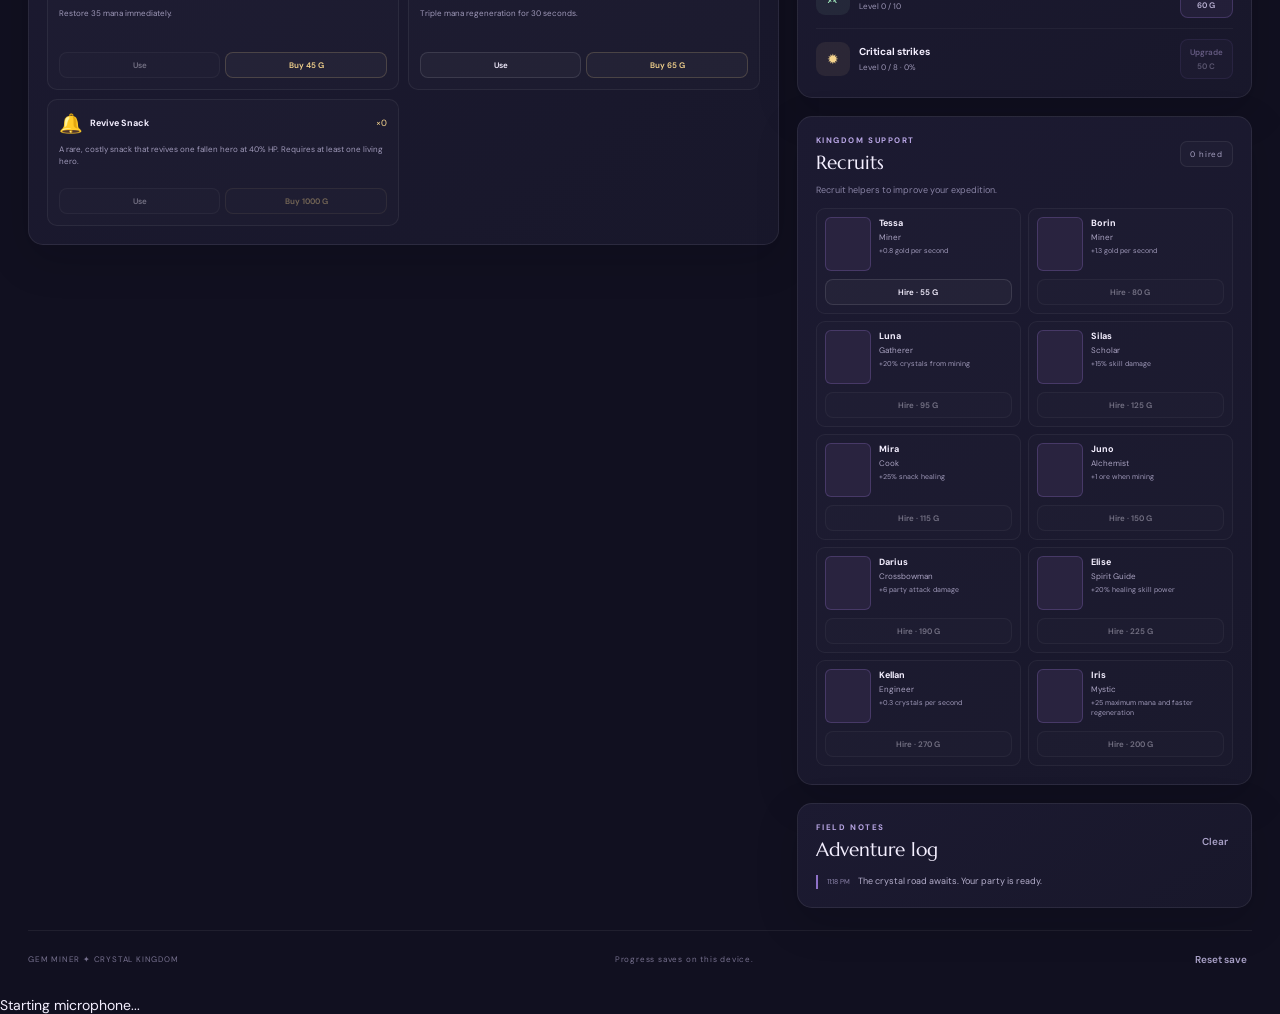
==== commit 623f8f40: "ver 12" ====
--- a/index.html
+++ b/index.html
@@ -49,7 +49,7 @@
       <h1>Rise of the <em>Crystal</em><br>Kingdom</h1>
       <p>
         Explore forgotten caves, defeat their guardians,
-        and welcome a new hero after every cave clear.
+        and discover what lies beyond each seal.
       </p>
 
       <div class="region">
@@ -224,7 +224,7 @@
             <p class="eyebrow">TACTICAL ARTS</p>
             <h2>Skills</h2>
           </div>
-<span class="muted">Q · W · E · R · T · Y · U · I</span>
+          <span class="muted" id="skillShortcutHint">Q · W · E · R · T · Y · U · I</span>
         </div>
 
         <div class="skill-grid">
@@ -246,7 +246,7 @@
             <strong id="cd-guard">READY</strong>
           </button>
 
-          <button class="skill" data-skill="heal">
+          <button class="skill" data-skill="heal" hidden>
             <span class="skillicon green">✚</span>
             <span><b>Healing Wave</b><small>Restore health to living heroes</small></span>
             <strong id="cd-heal">LOCKED</strong>
@@ -264,21 +264,21 @@
             <strong id="cd-frost">READY</strong>
           </button>
 
-          <button class="skill" data-skill="phoenix">
+          <button class="skill" data-skill="phoenix" hidden>
             <span class="skillicon gold">✧</span>
             <span><b>Phoenix Blessing</b><small>Revive one fallen hero</small></span>
             <strong id="cd-phoenix">LOCKED</strong>
           </button>
 
           <button class="skill analist-skill" data-skill="analist"
-  id="analistBtn" hidden>
-  <span class="skillicon gold">◈</span>
-  <span>
-    <b>Analist</b>
-    <small>Analyze a boss's unique attack</small>
-  </span>
-  <strong id="cd-analist">LOCKED</strong>
-</button>
+            id="analistBtn" hidden>
+            <span class="skillicon gold">◈</span>
+            <span>
+              <b>Analist</b>
+              <small>Analyze a boss's unique attack</small>
+            </span>
+            <strong id="cd-analist">LOCKED</strong>
+          </button>
         </div>
 
         <p class="hint">Skills consume mana. Mana regenerates automatically.</p>
@@ -362,7 +362,7 @@
     </div>
 
     <p id="sageMessage">Standing by.</p>
-        <!-- Great Sage Autopilot Status -->
+    <!-- Great Sage Autopilot Status -->
     <section class="sage-autopilot-status" aria-label="Autopilot modes">
       <p class="sage-autopilot-heading">AUTOPILOT MODES</p>
 
@@ -394,7 +394,7 @@
 
       <p class="sage-autopilot-help" id="sageAutopilotHelp">
         Battle Autopilot is ready when you need it.
-        Kingdom Autopilot unlocks after defeating the new cave guardian.
+        Further management features may become available as you explore.
       </p>
     </section>
     <div class="sage-actions" id="sageActions" hidden></div>
--- a/style.css
+++ b/style.css
@@ -198,7 +198,6 @@
   font: 38px/1.12 'Marcellus', serif;
   margin: 0;
 }
-
 .banner h1 em {
   font-style: normal;
   color: #d2adff;
@@ -399,6 +398,7 @@
   animation: idleFloat 2.8s ease-in-out infinite;
   transition: width .28s ease, height .28s ease, filter .2s ease, opacity .2s ease;
 }
+}
 
 /* Front-line formation: rank 1 is nearest to the enemy on the right. */
 .party .battle-hero {
@@ -597,7 +597,6 @@
   min-width: 0;
   flex: 1;
 }
-
 .portrait {
   width: 61px;
   height: 76px;
@@ -798,7 +797,7 @@
 }
 
 .skill strong {
-  font-size: 8px;
+    font-size: 8px;
   color: #a4edc0;
   white-space: nowrap;
 }
@@ -998,7 +997,7 @@
 
 .hospital-pill {
   color: #ffb8c2;
-  border-color: #ff8eaa38;
+    border-color: #ff8eaa38;
   background: #ff8eaa0d;
 }
 
@@ -1198,7 +1197,6 @@
 .party .battle-hero.attack-bow {
   animation: bowDraw .34s ease-out both;
 }
-
 .party .battle-hero.attack-sword {
   animation: swordLunge .32s ease-out both;
 }
@@ -1398,7 +1396,7 @@
   }
 
   70% {
-    transform: rotate(92deg) translateY(5px) scale(.78);
+        transform: rotate(92deg) translateY(5px) scale(.78);
   }
 
   100% {
@@ -1598,7 +1596,7 @@
 }
 
 @keyframes sageVoicePulse {
-  0%, 100% {
+    0%, 100% {
     transform: scale(1);
   }
 
@@ -1798,7 +1796,7 @@
 
   .party img,
   .party img:nth-child(2),
-  .party img:nth-child(3) {
+    .party img:nth-child(3) {
     width: 45px;
     height: 76px;
     margin-left: -7px;
@@ -1998,7 +1996,7 @@
   }
 
   to {
-    transform: rotate(360deg);
+        transform: rotate(360deg);
   }
 }
 
@@ -2198,7 +2196,7 @@
   font-size: 10px;
   font-weight: 800;
   letter-spacing: .08em;
-}
+  }
 
 .unlock-reveal-button:hover {
   background: linear-gradient(135deg, #98642b, #623c1a);
@@ -2398,7 +2396,7 @@
 
 /* Keep the Kingdom Autopilot spin without reverting to red. */
 .sage-orb.is-raphael.is-kingdom-auto {
-  animation: sageKingdomPilotSpin 12s linear infinite;
+    animation: sageKingdomPilotSpin 12s linear infinite;
 }
 
 @keyframes raphaelBackdropIn {
@@ -2598,7 +2596,7 @@
   color: #fff8d9;
   text-shadow:
     0 0 18px #fff,
-    0 0 38px #f5d48d,
+        0 0 38px #f5d48d,
     0 0 80px #f5d48d99;
 }
 
@@ -2656,4 +2654,127 @@
   .analist-emblem {
     animation-duration: 0.01ms;
   }
+}
+
+/* RAPHAEL ANALIST + RESIST OVERLAYS */
+.gameplay-paused { cursor: default; }
+.analist-overlay,
+.resist-overlay {
+  position: fixed;
+  inset: 0;
+  z-index: 100000;
+  display: flex;
+  align-items: center;
+  justify-content: center;
+  padding: 24px;
+  color: #fff7df;
+  background: radial-gradient(circle at 50% 40%, rgba(40,57,100,.96), rgba(5,8,22,.985) 70%);
+  backdrop-filter: blur(10px);
+}
+.analist-overlay[hidden],
+.resist-overlay[hidden] { display: none !important; }
+.analist-stage,
+.resist-stage {
+  width: min(760px, 94vw);
+  text-align: center;
+  padding: clamp(24px, 5vw, 52px);
+  border: 1px solid rgba(228,197,131,.45);
+  border-radius: 28px;
+  background: linear-gradient(145deg, rgba(24,34,61,.95), rgba(12,16,35,.97));
+  box-shadow: 0 30px 100px rgba(0,0,0,.6), 0 0 50px rgba(102,160,255,.12);
+  overflow: hidden;
+}
+.analist-kicker,
+.resist-kicker { letter-spacing: .24em; color: #dfc586; font-size: .78rem; font-weight: 800; }
+.analist-emblem {
+  width: clamp(128px, 22vw, 220px);
+  height: clamp(128px, 22vw, 220px);
+  margin: 18px auto 24px;
+  display: grid;
+  place-items: center;
+  border-radius: 50%;
+  font-size: clamp(84px, 15vw, 144px);
+  color: #ffe3a2;
+  text-shadow: 0 0 22px #d3b2ff, 0 0 55px #75b6ff;
+  background: radial-gradient(circle, rgba(143,175,255,.32), rgba(74,64,139,.13) 58%, transparent 70%);
+  animation: analistPulse 2s ease-in-out infinite;
+}
+.analist-stage h1,
+.resist-stage h1 { margin: 10px 0; font-size: clamp(1.55rem, 4vw, 2.7rem); letter-spacing: .06em; }
+.analist-stage p,
+.resist-stage p { max-width: 590px; margin: 12px auto; color: #e5e9f7; line-height: 1.6; }
+.analist-readout,
+.resist-readout {
+  margin: 24px auto 8px;
+  padding: 18px;
+  border: 1px solid rgba(151,178,245,.3);
+  border-radius: 16px;
+  background: rgba(6,10,25,.55);
+  text-align: left;
+  line-height: 1.7;
+}
+.analist-readout strong,
+.resist-readout strong { color: #f1d89d; }
+.resist-shield {
+  position: relative;
+  width: 150px;
+  height: 170px;
+  margin: 22px auto 18px;
+  display: grid;
+  place-items: center;
+  clip-path: polygon(50% 0, 92% 18%, 86% 65%, 50% 100%, 14% 65%, 8% 18%);
+  background: linear-gradient(145deg, #d9f7ff, #719de8 44%, #a68bfa);
+  color: #111e3b;
+  font-size: 72px;
+  filter: drop-shadow(0 0 20px #87cbff);
+  animation: shieldCharge 1.5s ease-in-out infinite;
+}
+.resist-shield.burst { animation: shieldBurst 1.05s ease-out forwards; }
+.resist-fragment {
+  position: absolute;
+  left: 50%;
+  top: 50%;
+  width: 12px;
+  height: 22px;
+  background: #d9f7ff;
+  border-radius: 3px;
+  box-shadow: 0 0 12px #8ed9ff;
+  animation: shieldFragment .9s ease-out forwards;
+}
+.resist-buttons { margin-top: 20px; }
+.resist-continue {
+  border: 1px solid #dec58b;
+  background: linear-gradient(135deg, #e7d19b, #a78b52);
+  color: #19203a;
+  border-radius: 999px;
+  padding: 11px 26px;
+  font-weight: 800;
+  cursor: pointer;
+}
+.resist-continue[hidden] { display: none; }
+.barrier-active { outline: 2px solid rgba(185,139,255,.85); box-shadow: 0 0 24px rgba(147,111,255,.35); }
+.cataclysm-flash { animation: cataclysmFlash .8s ease-out; }
+.analist-skill { border-color: rgba(207,174,255,.45) !important; }
+.resist-skill { border-color: rgba(139,210,255,.42) !important; }
+.skill[hidden] { display: none !important; }
+@keyframes analistPulse {
+  0%, 100% { transform: scale(.96); filter: brightness(.9); }
+  50% { transform: scale(1.04); filter: brightness(1.35); }
+}
+@keyframes shieldCharge {
+  0%, 100% { transform: scale(.94); filter: brightness(.9); }
+  50% { transform: scale(1.06); filter: brightness(1.4); }
+}
+@keyframes shieldBurst {
+  0% { transform: scale(1); opacity: 1; }
+  45% { transform: scale(1.25); filter: brightness(2); }
+  100% { transform: scale(.3); opacity: 0; }
+}
+@keyframes shieldFragment {
+  to { transform: translate(var(--fx), var(--fy)) rotate(var(--fr)); opacity: 0; }
+}
+@keyframes cataclysmFlash {
+  0% { filter: brightness(1); }
+  20% { filter: brightness(2.5) saturate(1.7); }
+  100% { filter: brightness(1); }
 }
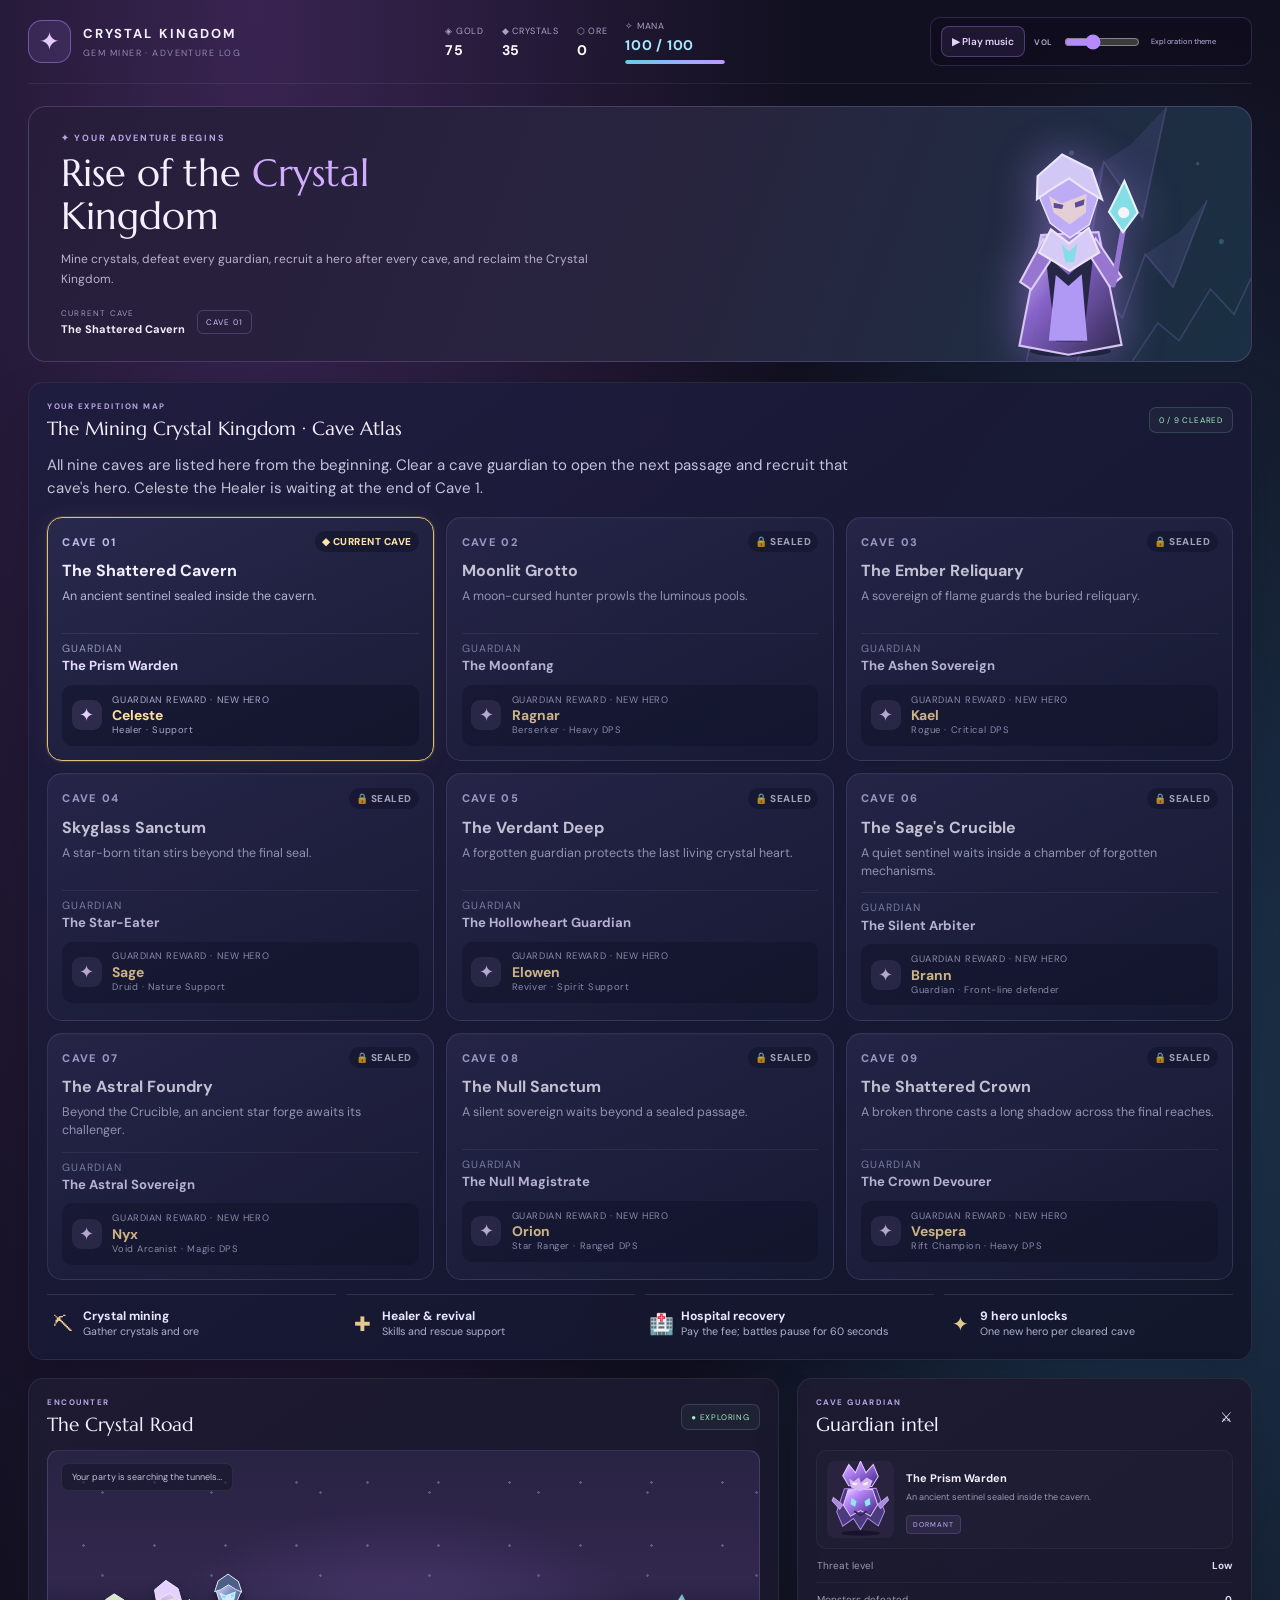
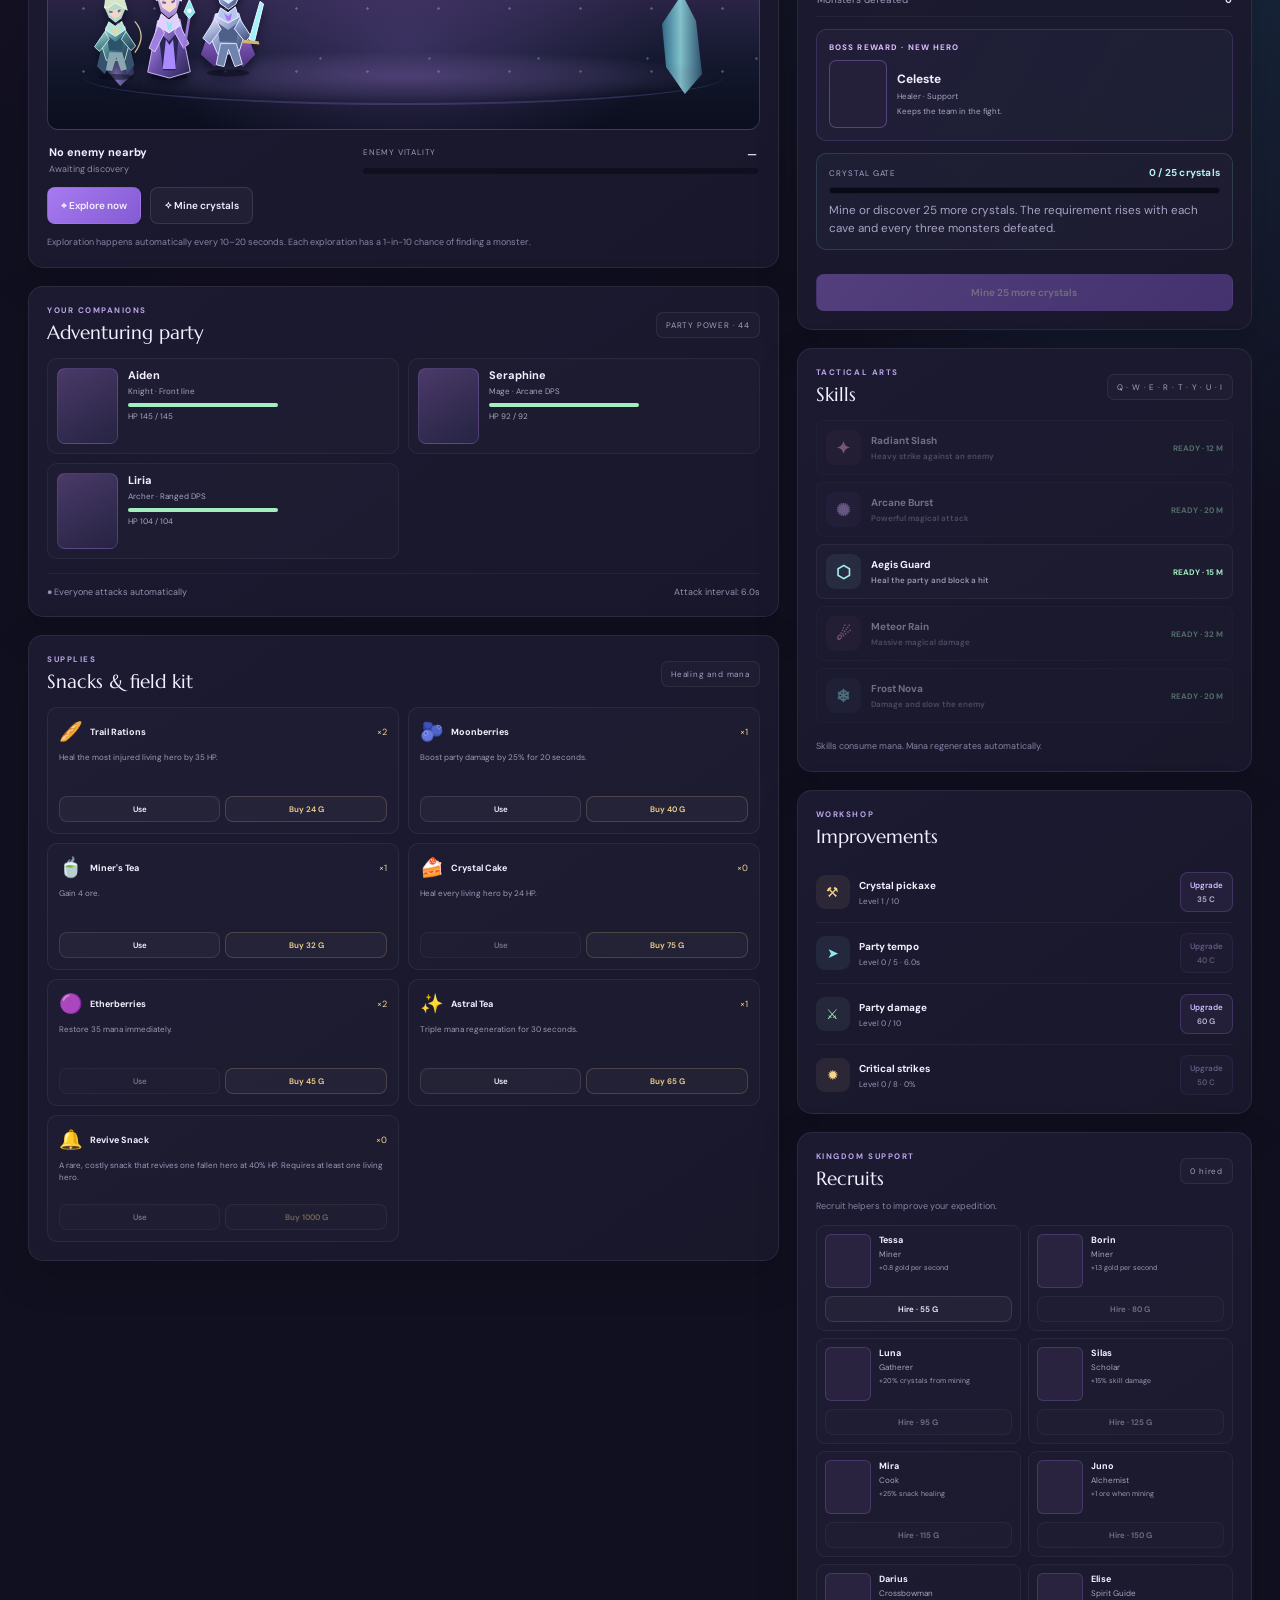
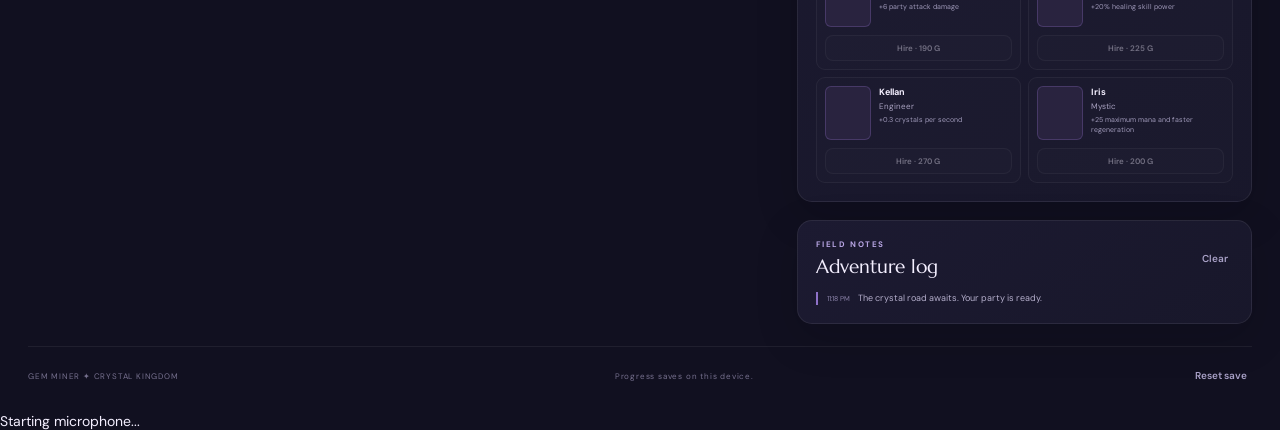
==== commit fd619d46: "ver 11" ====
--- a/index.html
+++ b/index.html
@@ -1,427 +1,446 @@
-<!doctype html>
-<html lang="en">
-<head>
-  <meta charset="utf-8">
-  <meta name="viewport" content="width=device-width,initial-scale=1">
-  <meta name="theme-color" content="#17152d">
-  <title>Gem Miner: Crystal Kingdom</title>
-  <link rel="stylesheet" href="style.css">
-  <script defer src="game.js"></script>
-</head>
-
-<body>
-<main class="shell">
-  <header class="topbar">
-    <a class="brand" href="#top">
-      <span class="logo">✦</span>
-      <span>
-        <b>CRYSTAL KINGDOM</b>
-        <small>GEM MINER · ADVENTURE LOG</small>
-      </span>
-    </a>
-
-    <div class="resources" aria-live="polite">
-      <span>◈ GOLD <b id="gold">75</b></span>
-      <span>◆ CRYSTALS <b id="crystals">35</b></span>
-      <span>⬡ ORE <b id="ore">0</b></span>
-
-      <span class="mana-resource">
-        ✧ MANA <b id="mana">100 / 100</b>
-        <span class="mana-track">
-          <span id="manaBar"></span>
-        </span>
-      </span>
-    </div>
-
-    <div class="music-controls" aria-label="Background music controls">
-      <button class="music-toggle" id="musicToggle" data-action="toggleMusic"
-        aria-pressed="false" title="Play or pause background music">♫ Play music</button>
-      <label for="musicVolume">VOL</label>
-      <input id="musicVolume" type="range" min="0" max="1" step="0.05" value="0.35"
-        aria-label="Music volume">
-      <small id="musicTrack">Exploration theme</small>
-    </div>
-  </header>
-
-  <section class="banner" id="top">
-    <div>
-      <p class="eyebrow">✦ YOUR ADVENTURE BEGINS</p>
-      <h1>Rise of the <em>Crystal</em><br>Kingdom</h1>
-      <p>
-        Explore forgotten caves, defeat their guardians,
-        and discover what lies beyond each seal.
-      </p>
-
-      <div class="region">
-        <div>
-          <small>CURRENT CAVE</small>
-          <b id="regionName">The Shattered Cavern</b>
-        </div>
-        <span id="regionNumber">CAVE 01</span>
-      </div>
-    </div>
-
-    <img src="assets/hero-mage.svg" class="hero" alt="A magical hero">
-  </section>
-
-  <div class="layout">
-    <div class="left">
-
-      <section class="panel">
-        <div class="panelhead">
-          <div>
-            <p class="eyebrow">ENCOUNTER</p>
-            <h2 id="battleTitle">The Crystal Road</h2>
-          </div>
-          <span class="pill" id="status">● EXPLORING</span>
-        </div>
-
-        <div class="scene" id="scene">
-          <div class="stars"></div>
-          <div class="crystal c1"></div>
-          <div class="crystal c2"></div>
-          <div class="ground"></div>
-          <div class="party" id="battleParty"></div>
-
-          <div class="enemy hidden" id="enemyVisual">
-            <img src="assets/slime.svg" id="enemySprite" alt="Enemy">
-          </div>
-
-          <div class="caption" id="caption">
-            Your party is searching the tunnels…
-          </div>
-        </div>
-
-        <div class="enemyinfo">
-          <div>
-            <b id="enemyName">No enemy nearby</b>
-            <small id="enemyType">Awaiting discovery</small>
-          </div>
-
-          <div>
-            <div class="healthlabel">
-              <span>ENEMY VITALITY</span>
-              <b id="enemyHealthText">—</b>
-            </div>
-            <div class="health">
-              <i id="enemyHealthBar"></i>
-            </div>
-          </div>
-        </div>
-
-        <div class="actions">
-          <button class="primary" data-action="explore" id="exploreBtn">⌖ Explore now</button>
-          <button data-action="mine" id="mineBtn">✧ Mine crystals</button>
-        </div>
-
-        <p class="hint" id="hint">
-          Explore the tunnels, gather resources, and defeat every guardian.
-        </p>
-      </section>
-
-      <section class="panel">
-        <div class="panelhead">
-          <div>
-            <p class="eyebrow">YOUR COMPANIONS</p>
-            <h2>Adventuring party</h2>
-          </div>
-          <span class="muted" id="partyPower">PARTY POWER</span>
-        </div>
-
-        <div class="companions" id="companions"></div>
-
-        <div class="partyfoot">
-          <span>● Everyone attacks automatically</span>
-          <span id="partyAttackLabel">Attack interval: 6.0s</span>
-        </div>
-      </section>
-
-      <section class="panel" id="hospitalPanel" hidden>
-        <div class="panelhead">
-          <div>
-            <p class="eyebrow">CRYSTAL KINGDOM INFIRMARY</p>
-            <h2 id="hospitalTitle">The party has fallen</h2>
-          </div>
-          <span class="pill hospital-pill" id="hospitalStatus">TREATMENT NEEDED</span>
-        </div>
-
-        <p class="hospital-copy" id="hospitalCopy">
-          Pay the hospital fee to start recovery.
-        </p>
-
-        <div class="hospital-actions">
-          <div>
-            <small>HEALING FEE</small>
-            <strong id="hospitalFee">50 gold</strong>
-            <small id="hospitalTimer">Waiting for payment</small>
-          </div>
-
-          <button class="primary" data-action="payHeal" id="payHealBtn">Pay and recover</button>
-        </div>
-      </section>
-
-      <section class="panel">
-        <div class="panelhead">
-          <div>
-            <p class="eyebrow">SUPPLIES</p>
-            <h2>Snacks &amp; field kit</h2>
-          </div>
-          <span class="muted">Healing and mana</span>
-        </div>
-
-        <div class="snack-grid" id="snackGrid"></div>
-      </section>
-
-    </div>
-
-    <aside class="right">
-
-      <section class="panel">
-        <div class="panelhead">
-          <div>
-            <p class="eyebrow">CAVE GUARDIAN</p>
-            <h2>Guardian intel</h2>
-          </div>
-          <span>⚔</span>
-        </div>
-
-        <div class="bossinfo">
-          <img src="assets/boss.svg" alt="Cave guardian">
-          <div>
-            <b id="guardianName">The Prism Warden</b>
-            <p id="guardianDesc">An ancient sentinel guards the cavern.</p>
-            <span class="tag" id="bossPhase">DORMANT</span>
-          </div>
-        </div>
-
-        <div class="stat">
-          <span>Threat level</span>
-          <b id="threat">Low</b>
-        </div>
-
-        <div class="stat">
-          <span>Monsters defeated</span>
-          <b id="defeated">0</b>
-        </div>
-
-        <div class="reward-card" id="nextHeroCard"></div>
-
-        <div class="cave-progress" aria-live="polite">
-          <div class="cave-progress-head">
-            <span>CRYSTAL GATE</span>
-            <b id="caveProgressText">0 / 25 crystals</b>
-          </div>
-          <div class="cave-progress-track"><i id="caveProgressBar"></i></div>
-          <small id="caveProgressHint">Gather crystals to unlock the guardian challenge.</small>
-        </div>
-
-        <button class="full primary" data-action="boss" id="bossBtn">Challenge guardian</button>
-      </section>
-
-      <section class="panel">
-        <div class="panelhead">
-          <div>
-            <p class="eyebrow">TACTICAL ARTS</p>
-            <h2>Skills</h2>
-          </div>
-          <span class="muted" id="skillShortcutHint">Q · W · E · R · T · Y · U · I</span>
-        </div>
-
-        <div class="skill-grid">
-          <button class="skill" data-skill="slash">
-            <span class="skillicon pink">✦</span>
-            <span><b>Radiant Slash</b><small>Heavy strike against an enemy</small></span>
-            <strong id="cd-slash">READY</strong>
-          </button>
-
-          <button class="skill" data-skill="burst">
-            <span class="skillicon purple">✺</span>
-            <span><b>Arcane Burst</b><small>Powerful magical attack</small></span>
-            <strong id="cd-burst">READY</strong>
-          </button>
-
-          <button class="skill" data-skill="guard">
-            <span class="skillicon blue">⬡</span>
-            <span><b>Aegis Guard</b><small>Heal the party and block a hit</small></span>
-            <strong id="cd-guard">READY</strong>
-          </button>
-
-          <button class="skill" data-skill="heal" hidden>
-            <span class="skillicon green">✚</span>
-            <span><b>Healing Wave</b><small>Restore health to living heroes</small></span>
-            <strong id="cd-heal">LOCKED</strong>
-          </button>
-
-          <button class="skill" data-skill="meteor">
-            <span class="skillicon pink">☄</span>
-            <span><b>Meteor Rain</b><small>Massive magical damage</small></span>
-            <strong id="cd-meteor">READY</strong>
-          </button>
-
-          <button class="skill" data-skill="frost">
-            <span class="skillicon blue">❄</span>
-            <span><b>Frost Nova</b><small>Damage and slow the enemy</small></span>
-            <strong id="cd-frost">READY</strong>
-          </button>
-
-          <button class="skill" data-skill="phoenix" hidden>
-            <span class="skillicon gold">✧</span>
-            <span><b>Phoenix Blessing</b><small>Revive one fallen hero</small></span>
-            <strong id="cd-phoenix">LOCKED</strong>
-          </button>
-
-          <button class="skill analist-skill" data-skill="analist"
-            id="analistBtn" hidden>
-            <span class="skillicon gold">◈</span>
-            <span>
-              <b>Analist</b>
-              <small>Analyze a boss's unique attack</small>
-            </span>
-            <strong id="cd-analist">LOCKED</strong>
-          </button>
-        </div>
-
-        <p class="hint">Skills consume mana. Mana regenerates automatically.</p>
-      </section>
-
-      <section class="panel">
-        <div class="panelhead">
-          <div><p class="eyebrow">WORKSHOP</p><h2>Improvements</h2></div>
-        </div>
-
-        <div class="upgrade">
-          <span class="upicon">⚒</span>
-          <div><b>Crystal pickaxe</b><small id="pickaxeLevel">Level 1 / 10</small></div>
-          <button data-action="upgrade" data-value="pickaxe" id="pickaxeUpgrade">Upgrade <small id="pickaxeCost">35 C</small></button>
-        </div>
-
-        <div class="upgrade">
-          <span class="upicon blue">➤</span>
-          <div><b>Party tempo</b><small id="speedLevel">Level 0 / 5</small></div>
-          <button data-action="upgrade" data-value="speed" id="speedUpgrade">Upgrade <small id="speedCost">40 C</small></button>
-        </div>
-
-        <div class="upgrade">
-          <span class="upicon green">⚔</span>
-          <div><b>Party damage</b><small id="damageLevel">Level 0 / 10</small></div>
-          <button data-action="upgrade" data-value="damage" id="damageUpgrade">Upgrade <small id="damageCost">60 G</small></button>
-        </div>
-
-        <div class="upgrade">
-          <span class="upicon gold">✹</span>
-          <div><b>Critical strikes</b><small id="critLevel">Level 0 / 8</small></div>
-          <button data-action="upgrade" data-value="crit" id="critUpgrade">Upgrade <small id="critCost">50 C</small></button>
-        </div>
-      </section>
-
-      <section class="panel">
-        <div class="panelhead">
-          <div>
-            <p class="eyebrow">KINGDOM SUPPORT</p>
-            <h2>Recruits</h2>
-          </div>
-          <span class="muted" id="recruitCount">0 hired</span>
-        </div>
-
-        <p class="hint recruit-intro">Recruit helpers to improve your expedition.</p>
-        <div class="recruit-grid" id="recruitGrid"></div>
-      </section>
-
-      <section class="panel">
-        <div class="panelhead">
-          <div>
-            <p class="eyebrow">FIELD NOTES</p>
-            <h2>Adventure log</h2>
-          </div>
-          <button class="textbutton" data-action="clearLog">Clear</button>
-        </div>
-
-        <div class="log" id="logList" aria-live="polite"></div>
-      </section>
-
-    </aside>
-  </div>
-
-  <footer>
-    <span>GEM MINER ✦ CRYSTAL KINGDOM</span>
-    <span>Progress saves on this device.</span>
-    <button class="textbutton" data-action="reset">Reset save</button>
-  </footer>
-</main>
-
-<div class="sage-dock is-hidden" id="sageDock">
-  <button class="sage-orb" id="sageOrb" data-action="sageToggle"
-    aria-label="Mute or activate Great Sage voice" title="Mute or activate Great Sage">
-    <span class="sage-symbol">◈</span>
-  </button>
-
-  <section class="sage-panel" id="sagePanel" hidden>
-    <div class="sage-panel-head">
-      <div><b id="sageName">GREAT SAGE</b><small id="sageStatus">VOICE ON</small></div>
-      <span class="sage-indicator">AI</span>
-    </div>
-
-    <p id="sageMessage">Standing by.</p>
-    <!-- Great Sage Autopilot Status -->
-    <section class="sage-autopilot-status" aria-label="Autopilot modes">
-      <p class="sage-autopilot-heading">AUTOPILOT MODES</p>
-
-      <div class="sage-autopilot-row">
-        <span class="sage-autopilot-name">
-          <span class="sage-mode-dot" aria-hidden="true"></span>
-          Battle Autopilot
-        </span>
-        <span
-          class="sage-mode-state"
-          id="sageBattleAutoStatus"
-          data-state="off"
-          aria-live="polite"
-        >OFF</span>
-      </div>
-
-      <div class="sage-autopilot-row">
-        <span class="sage-autopilot-name">
-          <span class="sage-mode-dot" aria-hidden="true"></span>
-          Kingdom Autopilot
-        </span>
-        <span
-          class="sage-mode-state"
-          id="sageKingdomAutoStatus"
-          data-state="locked"
-          aria-live="polite"
-        >LOCKED</span>
-      </div>
-
-      <p class="sage-autopilot-help" id="sageAutopilotHelp">
-        Battle Autopilot is ready when you need it.
-        Further management features may become available as you explore.
-      </p>
-    </section>
-    <div class="sage-actions" id="sageActions" hidden></div>
-  </section>
-</div>
-
-<div class="toast" id="toast" role="status" aria-live="polite"></div>
-
-<!-- Great Sage microphone status indicator -->
-<div
-  class="sage-listen-status"
-  id="sageListeningStatus"
-  data-state="starting"
-  role="status"
-  aria-live="polite"
->
-  <span
-    class="sage-status-light"
-    id="sageListeningLight"
-    aria-hidden="true"
-  ></span>
-
-  <span id="sageListeningText">
-    Starting microphone...
-  </span>
-</div>
-
-<audio id="backgroundMusic" loop preload="auto"></audio>
-</body>
+<!doctype html>
+<html lang="en">
+<head>
+  <meta charset="utf-8">
+  <meta name="viewport" content="width=device-width,initial-scale=1">
+  <meta name="theme-color" content="#17152d">
+  <title>Gem Miner: Crystal Kingdom</title>
+  <link rel="stylesheet" href="style.css">
+  <script defer src="game.js"></script>
+</head>
+
+<body>
+<main class="shell">
+  <header class="topbar">
+    <a class="brand" href="#top">
+      <span class="logo">✦</span>
+      <span>
+        <b>CRYSTAL KINGDOM</b>
+        <small>GEM MINER · ADVENTURE LOG</small>
+      </span>
+    </a>
+
+    <div class="resources" aria-live="polite">
+      <span>◈ GOLD <b id="gold">75</b></span>
+      <span>◆ CRYSTALS <b id="crystals">35</b></span>
+      <span>⬡ ORE <b id="ore">0</b></span>
+
+      <span class="mana-resource">
+        ✧ MANA <b id="mana">100 / 100</b>
+        <span class="mana-track">
+          <span id="manaBar"></span>
+        </span>
+      </span>
+    </div>
+
+    <div class="music-controls" aria-label="Background music controls">
+      <button class="music-toggle" id="musicToggle" data-action="toggleMusic"
+        aria-pressed="false" title="Play or pause background music">♫ Play music</button>
+      <label for="musicVolume">VOL</label>
+      <input id="musicVolume" type="range" min="0" max="1" step="0.05" value="0.35"
+        aria-label="Music volume">
+      <small id="musicTrack">Exploration theme</small>
+    </div>
+  </header>
+
+  <section class="banner" id="top">
+    <div>
+      <p class="eyebrow">✦ YOUR ADVENTURE BEGINS</p>
+      <h1>Rise of the <em>Crystal</em><br>Kingdom</h1>
+      <p>
+        Mine crystals, defeat every guardian, recruit a hero after every cave,
+        and reclaim the Crystal Kingdom.
+      </p>
+
+      <div class="region">
+        <div>
+          <small>CURRENT CAVE</small>
+          <b id="regionName">The Shattered Cavern</b>
+        </div>
+        <span id="regionNumber">CAVE 01</span>
+      </div>
+    </div>
+
+    <img src="assets/hero-mage.svg" class="hero" alt="A magical hero">
+  </section>
+
+
+  <section class="panel cave-atlas-panel" aria-labelledby="caveAtlasTitle">
+    <div class="panelhead">
+      <div>
+        <p class="eyebrow">YOUR EXPEDITION MAP</p>
+        <h2 id="caveAtlasTitle">The Mining Crystal Kingdom · Cave Atlas</h2>
+      </div>
+      <span class="pill" id="caveAtlasCount">0 / 9 CLEARED</span>
+    </div>
+    <p class="cave-atlas-intro">All nine caves are listed here from the beginning. Clear a cave guardian to open the next passage and recruit that cave's hero. Celeste the Healer is waiting at the end of Cave 1.</p>
+    <div class="cave-atlas-grid" id="caveAtlas" aria-live="polite"></div>
+    <div class="cave-feature-strip" aria-label="Included features">
+      <div><span>⛏</span><b>Crystal mining</b><small>Gather crystals and ore</small></div>
+      <div><span>✚</span><b>Healer &amp; revival</b><small>Skills and rescue support</small></div>
+      <div><span>🏥</span><b>Hospital recovery</b><small>Pay the fee; battles pause for 60 seconds</small></div>
+      <div><span>✦</span><b>9 hero unlocks</b><small>One new hero per cleared cave</small></div>
+    </div>
+  </section>
+
+  <div class="layout">
+    <div class="left">
+
+      <section class="panel">
+        <div class="panelhead">
+          <div>
+            <p class="eyebrow">ENCOUNTER</p>
+            <h2 id="battleTitle">The Crystal Road</h2>
+          </div>
+          <span class="pill" id="status">● EXPLORING</span>
+        </div>
+
+        <div class="scene" id="scene">
+          <div class="stars"></div>
+          <div class="crystal c1"></div>
+          <div class="crystal c2"></div>
+          <div class="ground"></div>
+          <div class="party" id="battleParty"></div>
+
+          <div class="enemy hidden" id="enemyVisual">
+            <img src="assets/slime.svg" id="enemySprite" alt="Enemy">
+          </div>
+
+          <div class="caption" id="caption">
+            Your party is searching the tunnels…
+          </div>
+        </div>
+
+        <div class="enemyinfo">
+          <div>
+            <b id="enemyName">No enemy nearby</b>
+            <small id="enemyType">Awaiting discovery</small>
+          </div>
+
+          <div>
+            <div class="healthlabel">
+              <span>ENEMY VITALITY</span>
+              <b id="enemyHealthText">—</b>
+            </div>
+            <div class="health">
+              <i id="enemyHealthBar"></i>
+            </div>
+          </div>
+        </div>
+
+        <div class="actions">
+          <button class="primary" data-action="explore" id="exploreBtn">⌖ Explore now</button>
+          <button data-action="mine" id="mineBtn">✧ Mine crystals</button>
+        </div>
+
+        <p class="hint" id="hint">
+          Explore the tunnels, gather resources, and defeat every guardian.
+        </p>
+      </section>
+
+      <section class="panel">
+        <div class="panelhead">
+          <div>
+            <p class="eyebrow">YOUR COMPANIONS</p>
+            <h2>Adventuring party</h2>
+          </div>
+          <span class="muted" id="partyPower">PARTY POWER</span>
+        </div>
+
+        <div class="companions" id="companions"></div>
+
+        <div class="partyfoot">
+          <span>● Everyone attacks automatically</span>
+          <span id="partyAttackLabel">Attack interval: 6.0s</span>
+        </div>
+      </section>
+
+      <section class="panel" id="hospitalPanel" hidden>
+        <div class="panelhead">
+          <div>
+            <p class="eyebrow">CRYSTAL KINGDOM INFIRMARY</p>
+            <h2 id="hospitalTitle">The party has fallen</h2>
+          </div>
+          <span class="pill hospital-pill" id="hospitalStatus">TREATMENT NEEDED</span>
+        </div>
+
+        <p class="hospital-copy" id="hospitalCopy">
+          Pay the hospital fee to start recovery.
+        </p>
+
+        <div class="hospital-actions">
+          <div>
+            <small>HEALING FEE</small>
+            <strong id="hospitalFee">50 gold</strong>
+            <small id="hospitalTimer">Waiting for payment</small>
+          </div>
+
+          <button class="primary" data-action="payHeal" id="payHealBtn">Pay and recover</button>
+        </div>
+      </section>
+
+      <section class="panel">
+        <div class="panelhead">
+          <div>
+            <p class="eyebrow">SUPPLIES</p>
+            <h2>Snacks &amp; field kit</h2>
+          </div>
+          <span class="muted">Healing and mana</span>
+        </div>
+
+        <div class="snack-grid" id="snackGrid"></div>
+      </section>
+
+    </div>
+
+    <aside class="right">
+
+      <section class="panel">
+        <div class="panelhead">
+          <div>
+            <p class="eyebrow">CAVE GUARDIAN</p>
+            <h2>Guardian intel</h2>
+          </div>
+          <span>⚔</span>
+        </div>
+
+        <div class="bossinfo">
+          <img src="assets/boss.svg" alt="Cave guardian">
+          <div>
+            <b id="guardianName">The Prism Warden</b>
+            <p id="guardianDesc">An ancient sentinel guards the cavern.</p>
+            <span class="tag" id="bossPhase">DORMANT</span>
+          </div>
+        </div>
+
+        <div class="stat">
+          <span>Threat level</span>
+          <b id="threat">Low</b>
+        </div>
+
+        <div class="stat">
+          <span>Monsters defeated</span>
+          <b id="defeated">0</b>
+        </div>
+
+        <div class="reward-card" id="nextHeroCard"></div>
+
+        <div class="cave-progress" aria-live="polite">
+          <div class="cave-progress-head">
+            <span>CRYSTAL GATE</span>
+            <b id="caveProgressText">0 / 25 crystals</b>
+          </div>
+          <div class="cave-progress-track"><i id="caveProgressBar"></i></div>
+          <small id="caveProgressHint">Gather crystals to unlock the guardian challenge.</small>
+        </div>
+
+        <button class="full primary" data-action="boss" id="bossBtn">Challenge guardian</button>
+      </section>
+
+      <section class="panel">
+        <div class="panelhead">
+          <div>
+            <p class="eyebrow">TACTICAL ARTS</p>
+            <h2>Skills</h2>
+          </div>
+<span class="muted" id="skillShortcutHint">Q · W · E · R · T · Y · U · I</span>
+        </div>
+
+        <div class="skill-grid">
+          <button class="skill" data-skill="slash">
+            <span class="skillicon pink">✦</span>
+            <span><b>Radiant Slash</b><small>Heavy strike against an enemy</small></span>
+            <strong id="cd-slash">READY</strong>
+          </button>
+
+          <button class="skill" data-skill="burst">
+            <span class="skillicon purple">✺</span>
+            <span><b>Arcane Burst</b><small>Powerful magical attack</small></span>
+            <strong id="cd-burst">READY</strong>
+          </button>
+
+          <button class="skill" data-skill="guard">
+            <span class="skillicon blue">⬡</span>
+            <span><b>Aegis Guard</b><small>Heal the party and block a hit</small></span>
+            <strong id="cd-guard">READY</strong>
+          </button>
+
+          <button class="skill" data-skill="heal" hidden>
+            <span class="skillicon green">✚</span>
+            <span><b>Healing Wave</b><small>Restore health to living heroes</small></span>
+            <strong id="cd-heal">LOCKED</strong>
+          </button>
+
+          <button class="skill" data-skill="meteor">
+            <span class="skillicon pink">☄</span>
+            <span><b>Meteor Rain</b><small>Massive magical damage</small></span>
+            <strong id="cd-meteor">READY</strong>
+          </button>
+
+          <button class="skill" data-skill="frost">
+            <span class="skillicon blue">❄</span>
+            <span><b>Frost Nova</b><small>Damage and slow the enemy</small></span>
+            <strong id="cd-frost">READY</strong>
+          </button>
+
+          <button class="skill" data-skill="phoenix" hidden>
+            <span class="skillicon gold">✧</span>
+            <span><b>Phoenix Blessing</b><small>Revive one fallen hero</small></span>
+            <strong id="cd-phoenix">LOCKED</strong>
+          </button>
+
+          <button class="skill analist-skill" data-skill="analist"
+  id="analistBtn" hidden>
+  <span class="skillicon gold">◈</span>
+  <span>
+    <b>Analist</b>
+    <small>Analyze a boss's unique attack</small>
+  </span>
+  <strong id="cd-analist">LOCKED</strong>
+</button>
+        </div>
+
+        <p class="hint">Skills consume mana. Mana regenerates automatically.</p>
+      </section>
+
+      <section class="panel">
+        <div class="panelhead">
+          <div><p class="eyebrow">WORKSHOP</p><h2>Improvements</h2></div>
+        </div>
+
+        <div class="upgrade">
+          <span class="upicon">⚒</span>
+          <div><b>Crystal pickaxe</b><small id="pickaxeLevel">Level 1 / 10</small></div>
+          <button data-action="upgrade" data-value="pickaxe" id="pickaxeUpgrade">Upgrade <small id="pickaxeCost">35 C</small></button>
+        </div>
+
+        <div class="upgrade">
+          <span class="upicon blue">➤</span>
+          <div><b>Party tempo</b><small id="speedLevel">Level 0 / 5</small></div>
+          <button data-action="upgrade" data-value="speed" id="speedUpgrade">Upgrade <small id="speedCost">40 C</small></button>
+        </div>
+
+        <div class="upgrade">
+          <span class="upicon green">⚔</span>
+          <div><b>Party damage</b><small id="damageLevel">Level 0 / 10</small></div>
+          <button data-action="upgrade" data-value="damage" id="damageUpgrade">Upgrade <small id="damageCost">60 G</small></button>
+        </div>
+
+        <div class="upgrade">
+          <span class="upicon gold">✹</span>
+          <div><b>Critical strikes</b><small id="critLevel">Level 0 / 8</small></div>
+          <button data-action="upgrade" data-value="crit" id="critUpgrade">Upgrade <small id="critCost">50 C</small></button>
+        </div>
+      </section>
+
+      <section class="panel">
+        <div class="panelhead">
+          <div>
+            <p class="eyebrow">KINGDOM SUPPORT</p>
+            <h2>Recruits</h2>
+          </div>
+          <span class="muted" id="recruitCount">0 hired</span>
+        </div>
+
+        <p class="hint recruit-intro">Recruit helpers to improve your expedition.</p>
+        <div class="recruit-grid" id="recruitGrid"></div>
+      </section>
+
+      <section class="panel">
+        <div class="panelhead">
+          <div>
+            <p class="eyebrow">FIELD NOTES</p>
+            <h2>Adventure log</h2>
+          </div>
+          <button class="textbutton" data-action="clearLog">Clear</button>
+        </div>
+
+        <div class="log" id="logList" aria-live="polite"></div>
+      </section>
+
+    </aside>
+  </div>
+
+  <footer>
+    <span>GEM MINER ✦ CRYSTAL KINGDOM</span>
+    <span>Progress saves on this device.</span>
+    <button class="textbutton" data-action="reset">Reset save</button>
+  </footer>
+</main>
+
+<div class="sage-dock is-hidden" id="sageDock">
+  <button class="sage-orb" id="sageOrb" data-action="sageToggle"
+    aria-label="Mute or activate Great Sage voice" title="Mute or activate Great Sage">
+    <span class="sage-symbol">◈</span>
+  </button>
+
+  <section class="sage-panel" id="sagePanel" hidden>
+    <div class="sage-panel-head">
+      <div><b id="sageName">GREAT SAGE</b><small id="sageStatus">VOICE ON</small></div>
+      <span class="sage-indicator">AI</span>
+    </div>
+
+    <p id="sageMessage">Standing by.</p>
+        <!-- Great Sage Autopilot Status -->
+    <section class="sage-autopilot-status" aria-label="Autopilot modes">
+      <p class="sage-autopilot-heading">AUTOPILOT MODES</p>
+
+      <div class="sage-autopilot-row">
+        <span class="sage-autopilot-name">
+          <span class="sage-mode-dot" aria-hidden="true"></span>
+          Battle Autopilot
+        </span>
+        <span
+          class="sage-mode-state"
+          id="sageBattleAutoStatus"
+          data-state="off"
+          aria-live="polite"
+        >OFF</span>
+      </div>
+
+      <div class="sage-autopilot-row">
+        <span class="sage-autopilot-name">
+          <span class="sage-mode-dot" aria-hidden="true"></span>
+          Kingdom Autopilot
+        </span>
+        <span
+          class="sage-mode-state"
+          id="sageKingdomAutoStatus"
+          data-state="locked"
+          aria-live="polite"
+        >LOCKED</span>
+      </div>
+
+      <p class="sage-autopilot-help" id="sageAutopilotHelp">
+        Battle Autopilot is ready when you need it.
+        Further management features may become available as you explore.
+      </p>
+    </section>
+    <div class="sage-actions" id="sageActions" hidden></div>
+  </section>
+</div>
+
+<div class="toast" id="toast" role="status" aria-live="polite"></div>
+
+<!-- Great Sage microphone status indicator -->
+<div
+  class="sage-listen-status"
+  id="sageListeningStatus"
+  data-state="starting"
+  role="status"
+  aria-live="polite"
+>
+  <span
+    class="sage-status-light"
+    id="sageListeningLight"
+    aria-hidden="true"
+  ></span>
+
+  <span id="sageListeningText">
+    Starting microphone...
+  </span>
+</div>
+
+<audio id="backgroundMusic" loop preload="auto"></audio>
+</body>
 </html>
--- a/style.css
+++ b/style.css
@@ -1,2780 +1,2938 @@
-@import url('https://fonts.googleapis.com/css2?family=DM+Sans:wght@400;500;600;700&family=Marcellus&display=swap');
-
-:root {
-  --bg: #111020;
-  --panel: #1c1a30;
-  --line: #393452;
-  --text: #f4efff;
-  --muted: #a9a2c5;
-  --purple: #b58aff;
-  --cyan: #8ce7ef;
-  --pink: #ef9adf;
-  --gold: #f5d48d;
-}
-
-* {
-  box-sizing: border-box;
-}
-
-body {
-  margin: 0;
-  background:
-    radial-gradient(ellipse at 20% 0%, #392451 0, transparent 38%),
-    radial-gradient(ellipse at 90% 30%, #1d3851 0, transparent 30%),
-    var(--bg);
-  color: var(--text);
-  font: 14px 'DM Sans', sans-serif;
-  min-height: 100vh;
-}
-
-button {
-  font: 600 10px 'DM Sans', sans-serif;
-  color: var(--text);
-  cursor: pointer;
-  border-radius: 8px;
-  padding: 11px 13px;
-  background: #ffffff08;
-  border: 1px solid #ffffff1c;
-  transition:
-    transform .15s,
-    border-color .15s,
-    background .15s;
-}
-
-button:hover:not(:disabled) {
-  transform: translateY(-2px);
-  border-color: #b58aff66;
-}
-
-button:disabled {
-  opacity: .4;
-  cursor: not-allowed;
-}
-
-button:focus-visible {
-  outline: 2px solid var(--cyan);
-  outline-offset: 3px;
-}
-
-[hidden] {
-  display: none !important;
-}
-
-.shell {
-  max-width: 1420px;
-  margin: auto;
-  padding: 0 28px 25px;
-}
-
-.topbar {
-  min-height: 84px;
-  display: flex;
-  align-items: center;
-  justify-content: space-between;
-  flex-wrap: wrap;
-  gap: 18px;
-  border-bottom: 1px solid #ffffff13;
-  padding: 12px 0;
-}
-
-.brand {
-  display: flex;
-  gap: 12px;
-  align-items: center;
-  color: inherit;
-  text-decoration: none;
-}
-
-.brand b,
-.brand small {
-  display: block;
-}
-
-.brand b {
-  font-size: 13px;
-  letter-spacing: .16em;
-}
-
-.brand small {
-  font-size: 9px;
-  letter-spacing: .16em;
-  color: #8f88ae;
-  margin-top: 5px;
-}
-
-.logo {
-  display: grid;
-  place-items: center;
-  width: 43px;
-  height: 43px;
-  border: 1px solid #b58aff77;
-  border-radius: 14px;
-  color: #e5caff;
-  font-size: 25px;
-  background: #a77af122;
-}
-
-.resources {
-  display: flex;
-  align-items: center;
-  flex-wrap: wrap;
-  gap: 18px;
-  color: #a9a2c5;
-  font-size: 9px;
-  letter-spacing: .08em;
-}
-
-.resources b {
-  display: block;
-  color: #fff;
-  font-size: 14px;
-  margin-top: 4px;
-}
-
-.mana-resource {
-  min-width: 100px;
-}
-
-.mana-resource b {
-  color: #a8e9ff;
-}
-
-.mana-track {
-  display: block;
-  width: 100%;
-  height: 4px;
-  margin-top: 6px;
-  overflow: hidden;
-  border-radius: 20px;
-  background: #080b19;
-}
-
-.mana-track span {
-  display: block;
-  width: 100%;
-  height: 100%;
-  border-radius: inherit;
-  background: linear-gradient(90deg, #69cbea, #bc9aff);
-  transition: width .25s ease;
-}
-
-.banner {
-  position: relative;
-  overflow: hidden;
-  display: flex;
-  align-items: center;
-  min-height: 230px;
-  margin: 22px 0 20px;
-  padding: 25px 32px;
-  border: 1px solid #a783d744;
-  border-radius: 18px;
-  background: linear-gradient(110deg, #271d3b, #28243e 52%, #1a3043);
-}
-
-.banner::after {
-  content: '';
-  position: absolute;
-  inset: 0;
-  background: url('assets/crystal-pattern.svg') right center / auto 100% no-repeat;
-  opacity: .7;
-  pointer-events: none;
-}
-
-.banner > div {
-  position: relative;
-  z-index: 2;
-  max-width: 65%;
-}
-
-.eyebrow {
-  font-size: 9px;
-  letter-spacing: .19em;
-  color: #b9a6e5;
-  font-weight: 700;
-  margin: 0 0 8px;
-}
-
-.banner h1 {
-  font: 38px/1.12 'Marcellus', serif;
-  margin: 0;
-}
-.banner h1 em {
-  font-style: normal;
-  color: #d2adff;
-}
-
-.banner p:not(.eyebrow) {
-  font-size: 12px;
-  color: #b8b1ce;
-  max-width: 530px;
-  line-height: 1.7;
-}
-
-.region {
-  display: flex;
-  align-items: center;
-  gap: 12px;
-  margin-top: 18px;
-}
-
-.region small,
-.region b {
-  display: block;
-}
-
-.region small {
-  font-size: 8px;
-  color: #9d96b8;
-  letter-spacing: .15em;
-}
-
-.region b {
-  font-size: 11px;
-  margin-top: 4px;
-}
-
-.region span {
-  font-size: 8px;
-  letter-spacing: .12em;
-  padding: 6px 8px;
-  border: 1px solid #b58aff44;
-  border-radius: 6px;
-  color: #d6baff;
-}
-
-.hero {
-  position: absolute;
-  z-index: 1;
-  height: 210px;
-  width: 190px;
-  right: 7%;
-  bottom: 0;
-  object-fit: contain;
-  filter: drop-shadow(0 0 24px #b58aff88);
-  opacity: .95;
-  animation: heroFloat 4s ease-in-out infinite;
-}
-
-.layout {
-  display: grid;
-  grid-template-columns: minmax(0, 1.65fr) minmax(300px, 1fr);
-  gap: 18px;
-  align-items: start;
-}
-
-.left,
-.right {
-  display: grid;
-  gap: 18px;
-  min-width: 0;
-}
-
-.panel {
-  background: linear-gradient(145deg, #1d1b32f5, #19182bf7);
-  border: 1px solid #ffffff13;
-  border-radius: 15px;
-  padding: 18px;
-  box-shadow: 0 14px 42px #05040d2b;
-  min-width: 0;
-}
-
-.panelhead {
-  display: flex;
-  justify-content: space-between;
-  align-items: center;
-  gap: 12px;
-  margin-bottom: 14px;
-}
-
-.panelhead h2 {
-  font: 19px 'Marcellus', serif;
-  margin: 0;
-}
-
-.panelhead .eyebrow {
-  margin-bottom: 5px;
-  font-size: 8px;
-}
-
-.pill,
-.muted {
-  font-size: 8px;
-  letter-spacing: .1em;
-  color: #a4edc0;
-  padding: 7px 9px;
-  border: 1px solid #8ee7bd2c;
-  background: #8ee7bd0c;
-  border-radius: 7px;
-  white-space: nowrap;
-}
-
-.muted {
-  color: #a6a0c1;
-  border-color: #ffffff12;
-  background: #ffffff05;
-}
-
-.scene {
-  height: 280px;
-  position: relative;
-  overflow: hidden;
-  border: 1px solid #8b75b54a;
-  border-radius: 11px;
-  background: linear-gradient(#282343, #32274d 45%, #1a203a 78%, #111629);
-  isolation: isolate;
-}
-
-.scene::before {
-  content: '';
-  position: absolute;
-  inset: 0;
-  background:
-    radial-gradient(ellipse at 50% 70%, #a77af13b, transparent 50%),
-    linear-gradient(transparent 50%, #080b19b5);
-}
-
-.stars {
-  position: absolute;
-  inset: 0;
-  background-image:
-    radial-gradient(circle, #e4d5ff 1px, transparent 1.5px),
-    radial-gradient(circle, #8ce7ef 1px, transparent 1.5px);
-  background-size: 71px 63px, 109px 83px;
-  opacity: .3;
-  animation: starDrift 12s linear infinite;
-}
-
-.ground {
-  position: absolute;
-  width: 90%;
-  height: 55px;
-  left: 5%;
-  bottom: 24px;
-  border-radius: 50%;
-  background: radial-gradient(ellipse, #a781df44, #63528a3d 45%, transparent 70%);
-  border-bottom: 2px solid #b58aff33;
-}
-
-.crystal {
-  position: absolute;
-  bottom: 35px;
-  width: 40px;
-  height: 80px;
-  background: linear-gradient(90deg, #5c54a0, #b4a7ff 46%, #52448c);
-  clip-path: polygon(50% 0, 85% 27%, 100% 80%, 57% 100%, 10% 73%, 0 30%);
-  filter: drop-shadow(0 0 12px #9f8cff);
-  opacity: .8;
-}
-
-.c1 {
-  left: 7%;
-  transform: scale(.8);
-}
-
-.c2 {
-  right: 8%;
-  height: 100px;
-  background: linear-gradient(90deg, #377e9d, #9cebf1 46%, #35617f);
-}
-
-.party {
-  position: absolute;
-  bottom: 35px;
-  left: 5%;
-  right: 33%;
-  max-width: 63%;
-  display: flex;
-  align-items: flex-end;
-  gap: 0;
-  z-index: 2;
-}
-
-.party img {
-  height: 115px;
-  width: 67px;
-  flex: 0 0 auto;
-  object-fit: contain;
-  filter: drop-shadow(0 7px 4px #07071788);
-  animation: idleFloat 2.8s ease-in-out infinite;
-  transition: width .28s ease, height .28s ease, filter .2s ease, opacity .2s ease;
-}
-}
-
-/* Front-line formation: rank 1 is nearest to the enemy on the right. */
-.party .battle-hero {
-  position: relative;
-  margin-left: -12px;
-  transform-origin: 50% 80%;
-}
-
-.party .battle-hero:first-child {
-  margin-left: 0;
-}
-
-.party .battle-hero.front-rank-1 {
-  height: 138px;
-  width: 74px;
-  z-index: 20;
-}
-
-.party .battle-hero.front-rank-2 {
-  height: 126px;
-  width: 68px;
-  z-index: 18;
-}
-
-.party .battle-hero.front-rank-3 {
-  height: 116px;
-  width: 63px;
-  z-index: 16;
-}
-
-.party .battle-hero.front-rank-4 {
-  height: 107px;
-  width: 59px;
-  z-index: 14;
-}
-
-.party .battle-hero.front-rank-5 {
-  height: 100px;
-  width: 55px;
-  z-index: 12;
-}
-
-.party .battle-hero.front-rank-6 {
-  height: 93px;
-  width: 52px;
-  z-index: 10;
-}
-
-.party .battle-hero.front-rank-7 {
-  height: 87px;
-  width: 49px;
-  z-index: 8;
-}
-
-.party .battle-hero.front-rank-8 {
-  height: 81px;
-  width: 46px;
-  z-index: 6;
-}
-
-/* Fallen heroes stay gray and tilt sideways behind the living formation. */
-.party .battle-hero.fallen {
-  height: 70px;
-  width: 51px;
-  margin-left: -5px;
-  z-index: 1;
-  filter: grayscale(1) brightness(.5);
-  opacity: .7;
-  animation: fallTilt .36s ease-out forwards;
-}
-
-.enemy {
-  position: absolute;
-  bottom: 35px;
-  right: 13%;
-  z-index: 2;
-}
-
-.enemy img {
-  height: 150px;
-  width: 125px;
-  object-fit: contain;
-  filter: drop-shadow(0 0 15px #a879ff77);
-  animation: enemyFloat 2.2s ease-in-out infinite;
-}
-
-.hidden {
-  display: none !important;
-}
-
-.caption {
-  position: absolute;
-  z-index: 3;
-  top: 12px;
-  left: 13px;
-  font-size: 9px;
-  color: #c7bddf;
-  background: #15152a9e;
-  border: 1px solid #ffffff13;
-  padding: 7px 10px;
-  border-radius: 7px;
-}
-
-.enemyinfo {
-  display: grid;
-  grid-template-columns: .9fr 1.2fr;
-  align-items: center;
-  gap: 18px;
-  padding: 15px 2px 12px;
-}
-
-.enemyinfo b,
-.enemyinfo small {
-  display: block;
-}
-
-.enemyinfo b {
-  font-size: 11px;
-}
-
-.enemyinfo small {
-  font-size: 9px;
-  color: #8e89a8;
-  margin-top: 4px;
-}
-
-.healthlabel {
-  display: flex;
-  justify-content: space-between;
-  font-size: 8px;
-  letter-spacing: .1em;
-  color: #9f9ab9;
-  margin-bottom: 7px;
-}
-
-.healthlabel b {
-  color: #e5d9ff;
-}
-
-.health {
-  height: 6px;
-  background: #100f20;
-  border-radius: 99px;
-  overflow: hidden;
-}
-
-.health i {
-  display: block;
-  height: 100%;
-  width: 0;
-  background: linear-gradient(90deg, #ba73f9, #f08dd7);
-  transition: width .3s;
-  border-radius: 99px;
-}
-
-.actions {
-  display: flex;
-  gap: 9px;
-  flex-wrap: wrap;
-}
-
-.primary {
-  background: linear-gradient(135deg, #a77af1, #845bd3);
-  border-color: transparent;
-}
-
-.hint {
-  font-size: 9px;
-  line-height: 1.6;
-  color: #8883a4;
-  margin: 11px 0 0;
-}
-
-.companions {
-  display: grid;
-  grid-template-columns: repeat(2, minmax(0, 1fr));
-  gap: 9px;
-}
-
-.companions article {
-  display: flex;
-  align-items: stretch;
-  gap: 10px;
-  padding: 9px;
-  background: #ffffff04;
-  border: 1px solid #ffffff0d;
-  border-radius: 10px;
-  min-width: 0;
-}
-
-.companions article.is-fallen {
-  border-color: #ff8eaa44;
-}
-
-.companion-info {
-  min-width: 0;
-  flex: 1;
-}
-.portrait {
-  width: 61px;
-  height: 76px;
-  display: grid;
-  place-items: center;
-  overflow: hidden;
-  flex-shrink: 0;
-  border-radius: 8px;
-  border: 1px solid #b58aff35;
-  background: linear-gradient(150deg, #4a3a68, #252342);
-}
-
-.portrait img {
-  width: 100%;
-  height: 100%;
-  object-fit: contain;
-}
-
-.companions article.is-fallen .portrait img {
-  filter: grayscale(1) brightness(.55);
-}
-
-.companions .minibar {
-  max-width: 150px;
-}
-
-.companions b,
-.companions small {
-  display: block;
-  overflow: hidden;
-  text-overflow: ellipsis;
-}
-
-.companions b {
-  font-size: 11px;
-}
-
-.companions small {
-  font-size: 8px;
-  color: #aaa4c3;
-  margin-top: 4px;
-}
-
-.minibar {
-  height: 4px;
-  background: #100f20;
-  border-radius: 99px;
-  overflow: hidden;
-  margin-top: 7px;
-}
-
-.minibar i {
-  display: block;
-  width: 100%;
-  height: 100%;
-  background: #a4edc0;
-}
-
-.partyfoot {
-  display: flex;
-  justify-content: space-between;
-  gap: 10px;
-  margin-top: 14px;
-  padding-top: 12px;
-  border-top: 1px solid #ffffff0d;
-  font-size: 9px;
-  color: #9690b1;
-}
-
-.bossinfo {
-  display: flex;
-  align-items: center;
-  gap: 12px;
-  padding: 10px;
-  background: #ffffff04;
-  border: 1px solid #ffffff0c;
-  border-radius: 10px;
-}
-
-.bossinfo img {
-  height: 77px;
-  width: 67px;
-  object-fit: contain;
-  flex-shrink: 0;
-  background: #29233f;
-  border-radius: 8px;
-}
-
-.bossinfo b {
-  font-size: 11px;
-}
-
-.bossinfo p {
-  font-size: 9px;
-  line-height: 1.5;
-  color: #9d97b8;
-  margin: 5px 0 8px;
-}
-
-.tag {
-  font-size: 7px;
-  letter-spacing: .14em;
-  padding: 4px 6px;
-  border-radius: 4px;
-  background: #b58aff16;
-  color: #cdb3ff;
-  border: 1px solid #b58aff30;
-}
-
-.stat {
-  display: flex;
-  justify-content: space-between;
-  padding: 10px 1px;
-  border-bottom: 1px solid #ffffff0b;
-  font-size: 10px;
-  color: #9d97b8;
-}
-
-.stat b {
-  color: #e4dcf6;
-}
-
-.full {
-  width: 100%;
-  margin-top: 12px;
-}
-
-.skill-grid {
-  display: grid;
-  gap: 2px;
-}
-
-.skill {
-  display: flex;
-  align-items: center;
-  gap: 10px;
-  text-align: left;
-  width: 100%;
-  padding: 9px;
-  margin: 0 0 5px;
-  background: #ffffff04;
-  border-color: #ffffff0d;
-}
-
-.skillicon {
-  display: grid;
-  place-items: center;
-  width: 35px;
-  height: 35px;
-  border-radius: 9px;
-  font-size: 17px;
-  flex-shrink: 0;
-}
-
-.pink {
-  color: #ffb2d5;
-  background: #ff8caa17;
-}
-
-.purple {
-  color: #d4b2ff;
-  background: #b58aff18;
-}
-
-.blue {
-  color: #9debf0;
-  background: #8ce7ef14;
-}
-
-.skillicon.green {
-  color: #a4edc0;
-  background: #a4edc01a;
-}
-
-.skillicon.gold {
-  color: #f5d48d;
-  background: #f5d48d18;
-}
-
-.skill > span:nth-child(2) {
-  flex: 1;
-  min-width: 0;
-}
-
-.skill b,
-.skill small {
-  display: block;
-}
-
-.skill b {
-  font-size: 10px;
-}
-
-.skill small {
-  font-size: 8px;
-  color: #9993b4;
-  margin-top: 4px;
-}
-
-.skill strong {
-    font-size: 8px;
-  color: #a4edc0;
-  white-space: nowrap;
-}
-
-.skill strong.cooling {
-  color: #f2c7a1;
-}
-
-.upgrade {
-  display: flex;
-  align-items: center;
-  gap: 9px;
-  padding: 10px 0;
-  border-bottom: 1px solid #ffffff0b;
-}
-
-.upgrade:last-child {
-  border: 0;
-  padding-bottom: 0;
-}
-
-.upicon {
-  display: grid;
-  place-items: center;
-  width: 34px;
-  height: 34px;
-  border-radius: 9px;
-  background: #f5d48d13;
-  color: #f5d48d;
-  flex-shrink: 0;
-}
-
-.upicon.blue {
-  background: #8ce7ef12;
-  color: #8ce7ef;
-}
-
-.upicon.green {
-  background: #a4edc012;
-  color: #a4edc0;
-}
-
-.upicon.gold {
-  background: #f5d48d13;
-  color: #f5d48d;
-}
-
-.upgrade > div {
-  flex: 1;
-  min-width: 0;
-}
-
-.upgrade b,
-.upgrade small {
-  display: block;
-}
-
-.upgrade b {
-  font-size: 10px;
-}
-
-.upgrade small {
-  font-size: 8px;
-  color: #9b95b5;
-  margin-top: 4px;
-}
-
-.upgrade button {
-  padding: 7px 9px;
-  background: #b58aff10;
-  border-color: #b58aff35;
-  color: #d4bdff;
-  white-space: nowrap;
-  font-size: 8px;
-}
-
-.upgrade button small {
-  color: #bcb3d6;
-  font-size: 8px;
-}
-
-.reward-card {
-  margin-top: 12px;
-  padding: 12px;
-  border-radius: 10px;
-  border: 1px solid #b58aff2b;
-  background: linear-gradient(120deg, #b58aff0c, #8ce7ef08);
-}
-
-.reward-kicker {
-  font-size: 8px;
-  letter-spacing: .14em;
-  color: #d8baff;
-  margin-bottom: 8px;
-  font-weight: 800;
-}
-
-.reward-row {
-  display: flex;
-  gap: 10px;
-  align-items: center;
-}
-
-.reward-row img {
-  width: 58px;
-  height: 68px;
-  border-radius: 7px;
-  object-fit: contain;
-  border: 1px solid #b58aff55;
-  background: #24203a;
-}
-
-.reward-row b,
-.reward-row small {
-  display: block;
-}
-
-.reward-row b {
-  font-size: 12px;
-}
-
-.reward-row small {
-  font-size: 8px;
-  color: #aaa4c3;
-  margin-top: 4px;
-  line-height: 1.4;
-}
-
-.reward-note {
-  display: block;
-  color: #a29bbb;
-  font-size: 8px;
-  line-height: 1.5;
-  margin-top: 9px;
-}
-
-.snack-grid {
-  display: grid;
-  grid-template-columns: repeat(2, minmax(0, 1fr));
-  gap: 9px;
-}
-
-.snack-card {
-  min-width: 0;
-  padding: 11px;
-  border: 1px solid #ffffff10;
-  background: #ffffff04;
-  border-radius: 10px;
-}
-
-.snack-top {
-  display: flex;
-  align-items: center;
-  gap: 7px;
-  min-width: 0;
-}
-
-.snack-top > span {
-  font-size: 19px;
-}
-
-.snack-top b {
-  font-size: 9px;
-  flex: 1;
-  min-width: 0;
-}
-
-.snack-top em {
-  font-size: 9px;
-  color: #f5d48d;
-  font-style: normal;
-}
-
-.snack-card p {
-  font-size: 8px;
-  line-height: 1.5;
-  color: #9f99b9;
-  min-height: 36px;
-  margin: 7px 0 9px;
-}
-
-.snack-actions {
-  display: flex;
-  gap: 5px;
-}
-
-.snack-actions button {
-  padding: 7px 8px;
-  font-size: 8px;
-  flex: 1;
-}
-
-.snack-actions .buy-small {
-  color: #f5d48d;
-  border-color: #f5d48d30;
-}
-
-.hospital-pill {
-  color: #ffb8c2;
-    border-color: #ff8eaa38;
-  background: #ff8eaa0d;
-}
-
-.hospital-copy {
-  font-size: 10px;
-  line-height: 1.65;
-  color: #bcb4d3;
-  margin: 0 0 12px;
-}
-
-.hospital-actions {
-  display: flex;
-  align-items: center;
-  justify-content: space-between;
-  gap: 14px;
-  border: 1px solid #ff8eaa24;
-  background: #ff8eaa08;
-  border-radius: 10px;
-  padding: 12px;
-}
-
-.hospital-actions > div small,
-.hospital-actions > div strong {
-  display: block;
-}
-
-.hospital-actions > div small {
-  font-size: 8px;
-  color: #a9a2c5;
-  line-height: 1.5;
-}
-
-.hospital-actions > div strong {
-  font-size: 17px;
-  color: #ffd5a5;
-  margin: 3px 0;
-}
-
-.hospital-actions button {
-  max-width: 240px;
-  line-height: 1.5;
-}
-
-.recruit-intro {
-  margin: -5px 0 11px;
-}
-
-.recruit-grid {
-  display: grid;
-  grid-template-columns: repeat(2, minmax(0, 1fr));
-  gap: 7px;
-}
-
-.recruit-card {
-  display: grid;
-  grid-template-columns: 46px minmax(0, 1fr);
-  align-items: start;
-  gap: 8px;
-  padding: 8px;
-  border: 1px solid #ffffff0d;
-  border-radius: 9px;
-  background: #ffffff03;
-  min-width: 0;
-}
-
-.recruit-card > img {
-  width: 46px;
-  height: 54px;
-  object-fit: contain;
-  border-radius: 6px;
-  border: 1px solid #b58aff35;
-  background: #29233f;
-}
-
-.recruit-copy {
-  min-width: 0;
-}
-
-.recruit-copy b,
-.recruit-copy small {
-  display: block;
-  overflow: hidden;
-  text-overflow: ellipsis;
-  white-space: nowrap;
-}
-
-.recruit-copy b {
-  font-size: 9px;
-}
-
-.recruit-copy small {
-  font-size: 8px;
-  color: #aaa3c2;
-  margin-top: 3px;
-}
-
-.recruit-copy p {
-  font-size: 7px;
-  line-height: 1.4;
-  color: #a09aba;
-  margin: 4px 0 0;
-}
-
-.recruit-card button {
-  grid-column: 1 / -1;
-  width: 100%;
-  font-size: 8px;
-  padding: 7px 5px;
-}
-
-.recruit-card.hired {
-  border-color: #8ee7bd2a;
-  background: #8ee7bd08;
-}
-
-.recruit-card.hired button {
-  color: #a4edc0;
-}
-
-.log {
-  max-height: 180px;
-  overflow: auto;
-  display: grid;
-  gap: 9px;
-}
-
-.log p {
-  font-size: 9px;
-  line-height: 1.5;
-  color: #b4aecb;
-  margin: 0;
-  padding-left: 9px;
-  border-left: 2px solid #8e71c8;
-}
-
-.log time {
-  font-size: 7px;
-  color: #8c83aa;
-  margin-right: 6px;
-}
-
-.textbutton {
-  border: 0;
-  background: transparent;
-  color: #a9a1c7;
-  padding: 5px;
-}
-
-footer {
-  display: flex;
-  justify-content: space-between;
-  align-items: center;
-  gap: 14px;
-  flex-wrap: wrap;
-  margin-top: 22px;
-  padding-top: 17px;
-  border-top: 1px solid #ffffff10;
-  font-size: 8px;
-  color: #77718f;
-  letter-spacing: .1em;
-}
-
-.toast {
-  position: fixed;
-  z-index: 100001;
-  bottom: 24px;
-  left: 50%;
-  transform: translate(-50%, 20px);
-  padding: 12px 18px;
-  border-radius: 10px;
-  border: 1px solid #b58aff55;
-  background: #201a36;
-  color: #eee3ff;
-  font-size: 11px;
-  box-shadow: 0 20px 60px #05040d66;
-  opacity: 0;
-  pointer-events: none;
-  transition: .2s;
-  max-width: 90vw;
-  text-align: center;
-}
-
-.toast.show {
-  opacity: 1;
-  transform: translate(-50%, 0);
-}
-
-.party.attacking img {
-  animation: attackMove .35s ease;
-}
-
-.enemy.hit img {
-  animation: hitMove .3s ease;
-}
-
-/* Hero-specific basic attack motion. */
-.party .battle-hero.attack-bow {
-  animation: bowDraw .34s ease-out both;
-}
-.party .battle-hero.attack-sword {
-  animation: swordLunge .32s ease-out both;
-}
-
-.party .battle-hero.attack-cast {
-  animation: casterAttack .34s ease-out both;
-}
-
-/* Projectile effects are positioned in the battle scene by game.js. */
-.attack-projectile {
-  position: absolute;
-  z-index: 4;
-  pointer-events: none;
-}
-
-.arrow-projectile {
-  width: 24px;
-  height: 3px;
-  border-radius: 99px;
-  transform-origin: left center;
-  background: linear-gradient(90deg, #9b7049, #f5e4b7 68%, #ffffff);
-  box-shadow: 0 0 7px #ffe6a0b8;
-  animation: arrowFly .4s ease-out forwards;
-}
-
-.arrow-projectile::after {
-  content: "";
-  position: absolute;
-  right: -2px;
-  top: -3px;
-  width: 0;
-  height: 0;
-  border-top: 4px solid transparent;
-  border-bottom: 4px solid transparent;
-  border-left: 8px solid #fff0c5;
-}
-
-.sword-slash {
-  width: 54px;
-  height: 54px;
-  border: 4px solid transparent;
-  border-top-color: #f5f2ff;
-  border-right-color: #9beaf1;
-  border-radius: 50%;
-  filter: drop-shadow(0 0 5px #c2aaff);
-  transform-origin: center;
-  animation: swordSlash .32s ease-out forwards;
-}
-
-.damage {
-  position: absolute;
-  z-index: 5;
-  font-weight: 700;
-  font-size: 23px;
-  color: #fff0a7;
-  text-shadow: 0 2px 5px #2a124e, 0 0 12px #f5b9ff;
-  animation: floatDamage .9s ease-out forwards;
-  pointer-events: none;
-}
-
-@keyframes idleFloat {
-  0%, 100% {
-    transform: translateY(0);
-  }
-
-  50% {
-    transform: translateY(-4px);
-  }
-}
-
-@keyframes enemyFloat {
-  0%, 100% {
-    transform: translateY(0) rotate(-1deg);
-  }
-
-  50% {
-    transform: translateY(-7px) rotate(1deg);
-  }
-}
-
-@keyframes heroFloat {
-  0%, 100% {
-    transform: translateY(0);
-  }
-
-  50% {
-    transform: translateY(-7px);
-  }
-}
-
-@keyframes starDrift {
-  to {
-    background-position: 75px 70px, 0 0;
-  }
-}
-
-@keyframes attackMove {
-  0%, 100% {
-    transform: translateX(0);
-  }
-
-  50% {
-    transform: translateX(20px);
-  }
-}
-
-@keyframes hitMove {
-  0%, 100% {
-    transform: translateX(0);
-    filter: brightness(1);
-  }
-
-  25%, 75% {
-    transform: translateX(5px);
-    filter: brightness(2);
-  }
-
-  50% {
-    transform: translateX(-5px);
-  }
-}
-
-@keyframes bowDraw {
-  0%, 100% {
-    transform: translateX(0) scale(1);
-  }
-
-  35% {
-    transform: translateX(-5px) scaleX(.95);
-  }
-
-  65% {
-    transform: translateX(8px) scaleX(1.02);
-  }
-}
-
-@keyframes swordLunge {
-  0%, 100% {
-    transform: translateX(0) translateY(0);
-  }
-
-  45% {
-    transform: translateX(15px) translateY(-3px) scale(1.03);
-  }
-}
-
-@keyframes casterAttack {
-  0%, 100% {
-    transform: translateY(0) scale(1);
-    filter: drop-shadow(0 7px 4px #07071788);
-  }
-
-  45% {
-    transform: translateY(-7px) scale(1.07);
-    filter: drop-shadow(0 0 12px #a4edc0);
-  }
-}
-
-@keyframes arrowFly {
-  0% {
-    opacity: 0;
-    transform: translate(0, 0) rotate(var(--angle)) scaleX(.45);
-  }
-
-  12% {
-    opacity: 1;
-  }
-
-  100% {
-    opacity: 0;
-    transform:
-      translate(var(--travel-x), var(--travel-y))
-      rotate(var(--angle))
-      scaleX(1);
-  }
-}
-
-@keyframes swordSlash {
-  0% {
-    opacity: 0;
-    transform: rotate(-55deg) scale(.18);
-  }
-
-  25% {
-    opacity: 1;
-  }
-
-  100% {
-    opacity: 0;
-    transform: rotate(28deg) scale(1.25);
-  }
-}
-
-@keyframes fallTilt {
-  0% {
-    transform: rotate(0deg) scale(1);
-  }
-
-  70% {
-        transform: rotate(92deg) translateY(5px) scale(.78);
-  }
-
-  100% {
-    transform: rotate(82deg) translateY(5px) scale(.78);
-  }
-}
-
-@keyframes floatDamage {
-  0% {
-    opacity: 0;
-    transform: translateY(7px) scale(.8);
-  }
-
-  15% {
-    opacity: 1;
-  }
-
-  100% {
-    opacity: 0;
-    transform: translateY(-42px) scale(1.15);
-  }
-}
-
-/* ==========================================
-   FLOATING GREAT SAGE ASSISTANT
-   ========================================== */
-
-.sage-dock {
-  position: fixed;
-  top: 14px;
-  right: 16px;
-  z-index: 100000;
-  pointer-events: none;
-}
-
-.sage-dock.is-hidden {
-  display: none !important;
-}
-
-.sage-orb {
-  pointer-events: auto;
-  position: relative;
-  width: 48px;
-  height: 48px;
-  padding: 0;
-  border-radius: 50%;
-  display: grid;
-  place-items: center;
-  overflow: visible;
-  color: #dcffff;
-  border: 1px solid #8ce7ef;
-  background:
-    radial-gradient(
-      circle at 35% 30%,
-      #eaffff,
-      #80dcea 20%,
-      #493d91 58%,
-      #17152d 80%
-    );
-  box-shadow:
-    0 0 12px #8ce7ef55,
-    inset 0 0 12px #ffffff55;
-}
-
-.sage-symbol {
-  font-size: 25px;
-  line-height: 1;
-  text-shadow: 0 0 10px #ffffff;
-}
-
-.sage-orb.is-speaking {
-  animation: sageVoicePulse .72s ease-in-out infinite;
-  box-shadow:
-    0 0 18px #8ce7efbb,
-    0 0 34px #b58aff77,
-    inset 0 0 12px #ffffff88;
-}
-
-.sage-orb.is-listening {
-  animation: sageListeningSpin 8s linear infinite;
-  box-shadow:
-    0 0 16px #8ce7efaa,
-    0 0 28px #b58aff55,
-    inset 0 0 12px #ffffff88;
-}
-
-.sage-orb.is-speaking::after {
-  content: "";
-  position: absolute;
-  width: 60px;
-  height: 60px;
-  border: 1px solid #8ce7ef88;
-  border-radius: 50%;
-  pointer-events: none;
-  animation: sageVoiceRing 1s ease-out infinite;
-}
-
-.sage-orb.word-pulse {
-  animation: sageWordPulse .20s ease-out;
-}
-
-.sage-orb.is-muted {
-  filter: grayscale(.7);
-  opacity: .62;
-}
-
-.sage-panel {
-  pointer-events: auto;
-  position: absolute;
-  top: 60px;
-  right: 0;
-  width: min(350px, calc(100vw - 24px));
-  max-height: min(75vh, 520px);
-  overflow-y: auto;
-  padding: 15px;
-  border: 1px solid #8ce7ef66;
-  border-radius: 13px;
-  color: #f4efff;
-  background: linear-gradient(145deg, #25203cf7, #14172bf7);
-  box-shadow: 0 15px 45px #0009, 0 0 22px #8ce7ef22;
-  animation: sagePanelAppear .18s ease-out;
-}
-
-.sage-panel[hidden],
-.sage-actions[hidden] {
-  display: none !important;
-}
-
-.sage-panel-head {
-  display: flex;
-  align-items: center;
-  justify-content: space-between;
-  gap: 10px;
-}
-
-.sage-panel-head b,
-.sage-panel-head small {
-  display: block;
-}
-
-.sage-panel-head b {
-  font-size: 10px;
-  letter-spacing: .14em;
-  color: #d1bbff;
-}
-
-.sage-panel-head small {
-  margin-top: 4px;
-  font-size: 8px;
-  color: #8ce7ef;
-}
-
-.sage-indicator {
-  padding: 5px 7px;
-  border: 1px solid #8ce7ef44;
-  border-radius: 5px;
-  color: #8ce7ef;
-  font-size: 8px;
-  letter-spacing: .1em;
-}
-
-#sageMessage {
-  margin: 12px 0;
-  font-size: 12px;
-  line-height: 1.65;
-  color: #e0dbf4;
-  overflow-wrap: anywhere;
-}
-
-.sage-actions {
-  display: flex;
-  flex-wrap: wrap;
-  gap: 7px;
-  padding-top: 10px;
-  border-top: 1px solid #ffffff15;
-}
-
-.sage-actions button {
-  flex: 1 1 125px;
-  font-size: 10px;
-}
-
-.sage-actions .sage-primary {
-  background: linear-gradient(135deg, #a77af1, #7455c4);
-  border-color: transparent;
-}
-
-.sage-actions .sage-dismiss {
-  background: #ffffff08;
-}
-
-.sage-actions small {
-  flex: 1 1 100%;
-  font-size: 9px;
-  line-height: 1.5;
-  color: #a9a2c5;
-}
-
-@keyframes sageVoicePulse {
-    0%, 100% {
-    transform: scale(1);
-  }
-
-  50% {
-    transform: scale(1.09);
-  }
-}
-
-@keyframes sageListeningSpin {
-  from {
-    transform: rotate(0deg);
-  }
-
-  to {
-    transform: rotate(360deg);
-  }
-}
-
-@keyframes sageVoiceRing {
-  0% {
-    transform: scale(.9);
-    opacity: .8;
-  }
-
-  100% {
-    transform: scale(1.35);
-    opacity: 0;
-  }
-}
-
-@keyframes sageWordPulse {
-  0%, 100% {
-    transform: scale(1);
-  }
-
-  50% {
-    transform: scale(1.15);
-  }
-}
-
-@keyframes sagePanelAppear {
-  from {
-    opacity: 0;
-    transform: translateY(-5px);
-  }
-
-  to {
-    opacity: 1;
-    transform: translateY(0);
-  }
-}
-
-/* ==========================================
-   RESPONSIVE LAYOUT
-   ========================================== */
-
-@media (max-width: 1120px) {
-  .layout {
-    grid-template-columns: minmax(0, 1.3fr) minmax(270px, 1fr);
-    gap: 13px;
-  }
-
-  .hero {
-    right: 3%;
-    opacity: .7;
-  }
-
-  .recruit-grid {
-    grid-template-columns: 1fr;
-  }
-
-  .companions {
-    grid-template-columns: 1fr;
-  }
-}
-
-@media (max-width: 950px) {
-  .shell {
-    padding: 0 16px 20px;
-  }
-
-  .panel {
-    padding: 14px;
-  }
-
-  .topbar {
-    padding-right: 50px;
-  }
-
-  .resources {
-    gap: 12px;
-  }
-
-  .banner > div {
-    max-width: 70%;
-  }
-}
-
-@media (max-width: 720px) {
-  .shell {
-    padding: 0 12px 18px;
-  }
-
-  .topbar {
-    align-items: flex-start;
-    flex-direction: column;
-    padding-right: 50px;
-  }
-
-  .resources {
-    width: 100%;
-    justify-content: flex-start;
-    gap: 14px;
-  }
-
-  .banner {
-    min-height: 225px;
-    margin-top: 14px;
-    padding: 21px;
-  }
-
-  .banner h1 {
-    font-size: 31px;
-  }
-
-  .hero {
-    height: 155px;
-    width: 130px;
-    right: -1%;
-    opacity: .52;
-  }
-
-  .banner > div {
-    max-width: 85%;
-  }
-
-  .layout {
-    grid-template-columns: 1fr;
-  }
-
-  .companions {
-    grid-template-columns: repeat(2, minmax(0, 1fr));
-  }
-
-  .companions article {
-    display: block;
-    padding: 8px;
-  }
-
-  .portrait {
-    width: 100%;
-    height: 75px;
-    margin-bottom: 8px;
-  }
-
-  .enemyinfo {
-    grid-template-columns: 1fr;
-    gap: 12px;
-  }
-
-  .hospital-actions {
-    align-items: stretch;
-    flex-direction: column;
-  }
-
-  .hospital-actions button {
-    max-width: none;
-  }
-
-  footer {
-    flex-wrap: wrap;
-  }
-}
-
-@media (max-width: 480px) {
-  .resources {
-    font-size: 8px;
-  }
-
-  .resources b {
-    font-size: 12px;
-  }
-
-  .banner h1 {
-    font-size: 28px;
-  }
-
-  .scene {
-    height: 240px;
-  }
-
-  .party {
-    left: 3%;
-    right: 18%;
-    max-width: 79%;
-  }
-
-  .party img,
-  .party img:nth-child(2),
-    .party img:nth-child(3) {
-    width: 45px;
-    height: 76px;
-    margin-left: -7px;
-  }
-
-  .party img:first-child {
-    margin-left: 0;
-  }
-
-  .enemy img {
-    width: 95px;
-    height: 105px;
-  }
-
-  .companions {
-    grid-template-columns: 1fr;
-  }
-
-  .companions article {
-    display: flex;
-    min-height: 73px;
-  }
-
-  .portrait {
-    width: 61px;
-    height: 76px;
-    margin: 0;
-  }
-
-  .recruit-grid,
-  .snack-grid {
-    grid-template-columns: 1fr;
-  }
-
-  .sage-dock {
-    top: 8px;
-    right: 9px;
-  }
-
-  .sage-orb {
-    width: 42px;
-    height: 42px;
-  }
-
-  .sage-panel {
-    top: 51px;
-  }
-}
-
-@media (prefers-reduced-motion: reduce) {
-  .sage-orb.is-speaking,
-  .sage-orb.is-speaking::after,
-  .sage-orb.is-listening,
-  .sage-orb.word-pulse,
-  .hero,
-  .party img,
-  .enemy img,
-  .stars {
-    animation: none;
-  }
-}
-
-/* Background music controls */
-.music-controls {
-  display: flex;
-  align-items: center;
-  gap: 9px;
-  flex-wrap: wrap;
-  padding: 8px 10px;
-  border: 1px solid #b58aff30;
-  border-radius: 10px;
-  background: #100d1c88;
-  color: var(--muted);
-  font-size: 9px;
-  letter-spacing: .08em;
-}
-
-.music-toggle {
-  padding: 8px 10px;
-  color: #e5d2ff;
-  background: #b58aff17;
-  border-color: #b58aff55;
-  white-space: nowrap;
-}
-
-.music-controls label {
-  font-size: 8px;
-  font-weight: 700;
-}
-
-.music-controls input[type="range"] {
-  width: 76px;
-  accent-color: var(--purple);
-  cursor: pointer;
-}
-
-.music-controls small {
-  min-width: 90px;
-  color: #c5b4e7;
-  letter-spacing: .02em;
-}
-
-/* Crystal-gate progression */
-.cave-progress {
-  margin: 12px 0;
-  padding: 12px;
-  border: 1px solid #8ce7ef26;
-  border-radius: 10px;
-  background: linear-gradient(110deg, #8ce7ef08, #b58aff08);
-}
-
-.cave-progress-head {
-  display: flex;
-  justify-content: space-between;
-  align-items: center;
-  gap: 10px;
-  margin-bottom: 8px;
-  color: var(--muted);
-  font-size: 8px;
-  letter-spacing: .12em;
-}
-
-.cave-progress-head b {
-  color: #b6f1f4;
-  font-size: 10px;
-  letter-spacing: .02em;
-  text-align: right;
-}
-
-.cave-progress-track {
-  height: 7px;
-  overflow: hidden;
-  border-radius: 99px;
-  background: #080a16;
-  border: 1px solid #ffffff10;
-}
-
-.cave-progress-track i {
-  display: block;
-  width: 0;
-  height: 100%;
-  border-radius: inherit;
-  background: linear-gradient(90deg, #69d9e5, #b58aff, #f5d48d);
-  transition: width .25s ease;
-}
-
-.cave-progress > small {
-  display: block;
-  margin-top: 8px;
-  color: var(--muted);
-  line-height: 1.5;
-}
-
-@media (max-width: 720px) {
-  .music-controls {
-    width: 100%;
-    justify-content: flex-start;
-  }
-
-  .music-controls small {
-    margin-left: auto;
-  }
-}
-
-/* Great Sage autonomous modes */
-.sage-orb.is-battle-auto {
-  color: #fff4f4;
-  border-color: #ff555d;
-  background: radial-gradient(circle at 35% 30%, #fff1f1, #ff535b 22%, #8b1624 60%, #2a0b15 83%);
-  box-shadow: 0 0 14px #ff384d99, 0 0 28px #e92d3d55, inset 0 0 12px #ffffff55;
-}
-
-.sage-orb.is-kingdom-auto {
-  color: #fff4f4;
-  border-color: #ff454f;
-  background: radial-gradient(circle at 35% 30%, #fff1f1, #ff414b 22%, #8b1624 60%, #2a0b15 83%);
-  box-shadow: 0 0 18px #ff344dba, 0 0 34px #e92d3d77, inset 0 0 12px #ffffff77;
-  animation: sageKingdomPilotSpin 12s linear infinite;
-}
-
-.sage-orb.is-kingdom-auto .sage-symbol {
-  text-shadow: 0 0 12px #fff, 0 0 22px #ff5763;
-}
-
-.sage-mode-help {
-  max-width: 330px;
-  margin: 0 0 8px;
-  color: #9f99b9;
-  font-size: 9px;
-  line-height: 1.5;
-  letter-spacing: 0;
-}
-
-@keyframes sageKingdomPilotSpin {
-  from {
-    transform: rotate(0deg);
-  }
-
-  to {
-        transform: rotate(360deg);
-  }
-}
-
-@media (prefers-reduced-motion: reduce) {
-  .sage-orb.is-kingdom-auto {
-    animation: none;
-  }
-}
-
-/* Respect users who prefer less motion. */
-@media (prefers-reduced-motion: reduce) {
-  .party .battle-hero.attack-bow,
-  .party .battle-hero.attack-sword,
-  .party .battle-hero.attack-cast,
-  .party .battle-hero.fallen,
-  .arrow-projectile,
-  .sword-slash {
-    animation: none !important;
-  }
-}
-
-/* ==========================================
-   GOLDEN UNLOCK REVEAL
-   ========================================== */
-
-.unlock-reveal-overlay {
-  position: fixed;
-  inset: 0;
-  z-index: 200000;
-
-  display: grid;
-  place-items: center;
-  padding: 20px;
-
-  overflow: auto;
-  cursor: pointer;
-
-  background:
-    radial-gradient(ellipse at 50% 42%, #f5d48d26, transparent 47%),
-    #080711ed;
-
-  -webkit-backdrop-filter: blur(7px);
-  backdrop-filter: blur(7px);
-
-  animation: unlockBackdropIn .28s ease-out both;
-}
-
-.unlock-reveal-overlay[hidden] {
-  display: none !important;
-}
-
-.unlock-reveal-card {
-  position: relative;
-  isolation: isolate;
-
-  width: min(520px, 100%);
-  padding: 32px 28px 24px;
-  overflow: hidden;
-
-  text-align: center;
-  cursor: pointer;
-
-  color: #412a12;
-
-  border: 2px solid #ffe9a4;
-  border-radius: 18px;
-
-  background:
-    radial-gradient(ellipse at 50% 18%, #fffbe4, transparent 55%),
-    linear-gradient(145deg, #fff1b8, #dca747 42%, #f8d982 72%, #b87a2c);
-
-  box-shadow:
-    0 0 0 1px #9b6829,
-    0 0 35px #f6ce6d77,
-    0 0 100px #d79d3855,
-    inset 0 0 28px #fff6cc;
-
-  animation: unlockCardAppear .55s cubic-bezier(.2, .8, .2, 1) both;
-}
-
-.unlock-reveal-card::before {
-  content: "";
-  position: absolute;
-  inset: 8px;
-  z-index: -1;
-
-  border: 1px solid #94601f80;
-  border-radius: 11px;
-  pointer-events: none;
-}
-
-.unlock-reveal-kicker {
-  font-size: 10px;
-  font-weight: 800;
-  letter-spacing: .34em;
-  color: #855318;
-  text-shadow: 0 1px #fff5c2;
-}
-
-.unlock-reveal-medallion {
-  width: clamp(145px, 28vw, 205px);
-  height: clamp(145px, 28vw, 205px);
-
-  display: grid;
-  place-items: center;
-
-  margin: 24px auto 20px;
-  overflow: hidden;
-
-  color: #805016;
-  font-family: Georgia, serif;
-  font-size: clamp(74px, 13vw, 112px);
-  line-height: 1;
-
-  border: 4px ridge #fff0b5;
-  border-radius: 24px;
-
-  background:
-    radial-gradient(circle at 33% 25%, #fffce9, transparent 44%),
-    linear-gradient(145deg, #f9e3a0, #c58c36 53%, #ffe7a0);
-
-  box-shadow:
-    0 0 0 2px #a66e23,
-    0 0 32px #fff2b8b0,
-    inset 0 0 20px #fff8d0;
-
-  transform-style: preserve-3d;
-
-  animation: unlockMedallionSpin 1s cubic-bezier(.2, .7, .2, 1) both;
-}
-
-.unlock-reveal-medallion img {
-  display: block;
-  width: 78%;
-  height: 78%;
-  object-fit: contain;
-
-  filter: drop-shadow(0 5px 5px #67451e6b);
-}
-
-.unlock-reveal-category {
-  margin-top: 4px;
-
-  color: #825319;
-  font-size: 9px;
-  font-weight: 800;
-  letter-spacing: .24em;
-}
-
-.unlock-reveal-card h2 {
-  margin: 9px 0 0;
-
-  color: #39230f;
-  font: clamp(25px, 5vw, 36px)/1.15 "Marcellus", Georgia, serif;
-
-  text-shadow: 0 1px #fff1bc;
-}
-
-.unlock-reveal-description {
-  max-width: 400px;
-  margin: 14px auto 0;
-  padding-top: 14px;
-
-  border-top: 1px solid #94601f55;
-
-  color: #573c1d;
-  font-size: 12px;
-  line-height: 1.7;
-}
-
-.unlock-reveal-footer {
-  margin-top: 22px;
-
-  display: flex;
-  flex-direction: column;
-  align-items: center;
-  gap: 12px;
-}
-
-.unlock-reveal-footer small {
-  color: #6c4c25;
-  font-size: 9px;
-  letter-spacing: .04em;
-}
-
-.unlock-reveal-button {
-  min-width: 155px;
-  padding: 12px 20px;
-
-  color: #fff3cb;
-  border: 1px solid #ffe5a0;
-  border-radius: 9px;
-
-  background: linear-gradient(135deg, #80501f, #503016);
-  box-shadow: 0 4px 12px #5c3d1e44;
-
-  font-size: 10px;
-  font-weight: 800;
-  letter-spacing: .08em;
-  }
-
-.unlock-reveal-button:hover {
-  background: linear-gradient(135deg, #98642b, #623c1a);
-  border-color: #fff4c5;
-}
-
-@keyframes unlockBackdropIn {
-  from {
-    opacity: 0;
-  }
-
-  to {
-    opacity: 1;
-  }
-}
-
-@keyframes unlockCardAppear {
-  0% {
-    opacity: 0;
-    transform: translateY(28px) scale(.78);
-  }
-
-  70% {
-    opacity: 1;
-    transform: translateY(-4px) scale(1.025);
-  }
-
-  100% {
-    opacity: 1;
-    transform: translateY(0) scale(1);
-  }
-}
-
-@keyframes unlockMedallionSpin {
-  0% {
-    opacity: 0;
-    transform: perspective(800px) rotateY(0deg) scale(.15);
-  }
-
-  50% {
-    opacity: 1;
-    transform: perspective(800px) rotateY(180deg) scale(1.12);
-  }
-
-  100% {
-    opacity: 1;
-    transform: perspective(800px) rotateY(360deg) scale(1);
-  }
-}
-
-@media (max-width: 480px) {
-  .unlock-reveal-card {
-    padding: 25px 18px 20px;
-  }
-
-  .unlock-reveal-medallion {
-    margin-top: 20px;
-  }
-}
-
-@media (prefers-reduced-motion: reduce) {
-  .unlock-reveal-overlay,
-  .unlock-reveal-card,
-  .unlock-reveal-medallion {
-    animation: none !important;
-  }
-}
-
-/* ==========================================
-   RAPHAEL EVOLUTION
-   ========================================== */
-
-.raphael-evolution-overlay {
-  position: fixed;
-  inset: 0;
-  z-index: 300000;
-
-  display: grid;
-  place-items: center;
-  padding: 20px;
-
-  cursor: pointer;
-
-  background:
-    radial-gradient(ellipse at center, #f5d48d33, transparent 58%),
-    #080711f5;
-
-  backdrop-filter: blur(10px);
-
-  animation: raphaelBackdropIn .5s ease-out both;
-}
-
-.raphael-evolution-stage {
-  width: min(600px, 100%);
-  text-align: center;
-  color: #fff2bc;
-}
-
-.raphael-evolution-caption {
-  font-size: 10px;
-  letter-spacing: .35em;
-  font-weight: 800;
-  color: #f8e3a1;
-}
-
-.raphael-evolution-emblem {
-  width: clamp(130px, 27vw, 210px);
-  height: clamp(130px, 27vw, 210px);
-
-  display: grid;
-  place-items: center;
-
-  margin: 30px auto;
-  border: 3px solid #d7c9ff;
-  border-radius: 50%;
-
-  color: #e2d8ff;
-  font: clamp(85px, 17vw, 140px)/1 Georgia, serif;
-
-  background:
-    radial-gradient(circle at 32% 25%, #ffffff66, transparent 42%),
-    radial-gradient(circle, #7166ab, #241a4c 75%);
-
-  box-shadow:
-    0 0 20px #c1adff99,
-    0 0 55px #a58bff77,
-    inset 0 0 25px #ffffff33;
-
-  animation: raphaelEmblemAscend 2.3s cubic-bezier(.2, .7, .2, 1) both;
-}
-
-.raphael-evolution-stage h1 {
-  margin: 15px 0 10px;
-  font: clamp(25px, 5vw, 42px)/1.15 "Marcellus", Georgia, serif;
-  letter-spacing: .06em;
-
-  color: #fff0b0;
-  text-shadow: 0 0 25px #e9bc5d88;
-}
-
-.raphael-evolution-stage p {
-  max-width: 440px;
-  margin: 0 auto 22px;
-
-  color: #e7d8ac;
-  font-size: 13px;
-  line-height: 1.8;
-}
-
-.raphael-evolution-stage small {
-  display: block;
-  color: #a99b75;
-  font-size: 9px;
-  letter-spacing: .04em;
-}
-
-.raphael-evolution-overlay.is-evolved .raphael-evolution-emblem {
-  color: #fff4bd;
-  border-color: #fff0a2;
-
-  background:
-    radial-gradient(circle at 33% 22%, #fffde7, transparent 43%),
-    radial-gradient(circle, #ffe9a0, #b77c25 72%);
-
-  box-shadow:
-    0 0 28px #ffe9a5,
-    0 0 70px #f2c45e99,
-    0 0 130px #f4bd4866,
-    inset 0 0 30px #fff9df;
-
-  animation: raphaelAwaken .8s cubic-bezier(.2, .8, .2, 1) both;
-}
-
-/* Keep the evolved Great Sage permanently golden. */
-.sage-orb.is-raphael,
-.sage-orb.is-raphael.is-battle-auto,
-.sage-orb.is-raphael.is-kingdom-auto {
-  color: #fff1b0 !important;
-  border-color: #ffe7a1 !important;
-
-  background:
-    radial-gradient(circle at 34% 25%, #fffde6, #f7d775 22%, #bd852f 58%, #503019 83%) !important;
-
-  box-shadow:
-    0 0 16px #ffdc77cc,
-    0 0 34px #e7ae4d77,
-    inset 0 0 12px #ffffff99 !important;
-}
-
-.sage-orb.is-raphael .sage-symbol {
-  color: #fff5bd;
-  text-shadow:
-    0 0 7px #fff,
-    0 0 16px #ffe48c,
-    0 0 28px #ffc24d;
-}
-
-/* Keep the Kingdom Autopilot spin without reverting to red. */
-.sage-orb.is-raphael.is-kingdom-auto {
-    animation: sageKingdomPilotSpin 12s linear infinite;
-}
-
-@keyframes raphaelBackdropIn {
-  from { opacity: 0; }
-  to { opacity: 1; }
-}
-
-@keyframes raphaelEmblemAscend {
-  0% {
-    opacity: 0;
-    transform: translateY(80px) scale(.2) rotate(0deg);
-  }
-
-  25% {
-    opacity: 1;
-    transform: translateY(0) scale(1.1) rotate(360deg);
-  }
-
-  65% {
-    transform: scale(1.22) rotate(900deg);
-  }
-
-  100% {
-    opacity: 1;
-    transform: scale(1) rotate(1080deg);
-  }
-}
-
-@keyframes raphaelAwaken {
-  0% {
-    transform: scale(.7) rotateY(0deg);
-    filter: brightness(1);
-  }
-
-  60% {
-    transform: scale(1.2) rotateY(180deg);
-    filter: brightness(1.9);
-  }
-
-  100% {
-    transform: scale(1) rotateY(360deg);
-    filter: brightness(1);
-  }
-}
-
-@media (prefers-reduced-motion: reduce) {
-  .raphael-evolution-overlay,
-  .raphael-evolution-emblem,
-  .raphael-evolution-overlay.is-evolved .raphael-evolution-emblem,
-  .sage-orb.is-raphael.is-kingdom-auto {
-    animation: none !important;
-  }
-}
-
-/* ==========================================
-   RAPHAEL ANALIST: FULL-SCREEN BATTLE PAUSE
-   ========================================== */
-
-body.analist-paused * {
-  animation-play-state: paused !important;
-}
-
-/* The analysis scene itself must continue animating. */
-body.analist-paused .analist-overlay,
-body.analist-paused .analist-overlay * {
-  animation-play-state: running !important;
-}
-
-.analist-overlay {
-  position: fixed;
-  inset: 0;
-  z-index: 100000;
-
-  display: flex;
-  align-items: center;
-  justify-content: center;
-
-  padding: 22px;
-  overflow-y: auto;
-
-  color: #fff6df;
-  background:
-    radial-gradient(circle at 50% 35%, #665026dd, #171326f5 58%, #080713 100%);
-  backdrop-filter: blur(12px);
-
-  animation: analistOverlayIn 0.45s ease-out both;
-}
-
-.analist-stage {
-  width: min(720px, 100%);
-  padding: 28px 22px;
-  text-align: center;
-
-  border: 1px solid #f5d48d70;
-  border-radius: 24px;
-
-  background:
-    linear-gradient(155deg, #332943f2, #141225fa 65%, #211b32fa);
-
-  box-shadow:
-    0 0 45px #f5d48d35,
-    0 0 110px #b58aff20,
-    inset 0 0 28px #f5d48d0a;
-}
-
-.analist-eyebrow {
-  color: #f5d48d;
-  font-size: 11px;
-  font-weight: 700;
-  letter-spacing: 0.24em;
-}
-
-.analist-emblem {
-  display: grid;
-  place-items: center;
-
-  width: min(260px, 58vw);
-  height: min(260px, 58vw);
-  margin: 16px auto;
-
-  color: #fff0bb;
-  font-size: clamp(110px, 27vw, 220px);
-  line-height: 1;
-
-  text-shadow:
-    0 0 12px #fff6d5,
-    0 0 32px #f5d48d,
-    0 0 70px #e5a83f99;
-
-  animation: analistEmblemScan 1.8s ease-in-out both;
-}
-
-.analist-phase {
-  color: #aeeaf2;
-  font-size: 10px;
-  font-weight: 700;
-  letter-spacing: 0.22em;
-}
-
-.analist-stage h1 {
-  margin: 14px 0;
-  color: #ffe5a6;
-  font-size: clamp(25px, 5vw, 42px);
-  line-height: 1.15;
-  font-family: 'Marcellus', serif;
-  text-shadow: 0 0 20px #f5d48d38;
-}
-
-.analist-stage p {
-  max-width: 580px;
-  margin: 14px auto;
-  color: #e9e3f7;
-  font-size: 14px;
-  line-height: 1.8;
-}
-
-.analist-caption {
-  margin: 20px auto;
-  padding: 11px 12px;
-
-  color: #f5d48d;
-  font-size: 10px;
-  font-weight: 700;
-  line-height: 1.7;
-  letter-spacing: 0.12em;
-
-  border-top: 1px solid #f5d48d45;
-  border-bottom: 1px solid #f5d48d45;
-}
-
-.analist-resume {
-  min-width: 180px;
-  margin-top: 6px;
-  padding: 12px 20px;
-
-  color: #25192d;
-  background: linear-gradient(135deg, #fff1bf, #e8b75d);
-  border: 1px solid #fff0be;
-
-  font-size: 12px;
-  font-weight: 700;
-}
-
-.analist-resume:hover:not(:disabled) {
-  background: linear-gradient(135deg, #fff9df, #f5d48d);
-}
-
-.analist-footer {
-  display: block;
-  margin-top: 14px;
-  color: #b8afcf;
-  font-size: 10px;
-  line-height: 1.7;
-}
-
-.analist-overlay.analysis-complete .analist-emblem {
-  color: #fff8d9;
-  text-shadow:
-    0 0 18px #fff,
-        0 0 38px #f5d48d,
-    0 0 80px #f5d48d99;
-}
-
-.analist-overlay.analysis-complete .analist-phase {
-  color: #b5f2cf;
-}
-
-@keyframes analistOverlayIn {
-  from {
-    opacity: 0;
-    backdrop-filter: blur(0);
-  }
-  to {
-    opacity: 1;
-    backdrop-filter: blur(12px);
-  }
-}
-
-@keyframes analistEmblemScan {
-  0% {
-    opacity: 0;
-    transform: scale(0.12) rotate(-180deg);
-    filter: brightness(0.4);
-  }
-
-  60% {
-    opacity: 1;
-    transform: scale(1.12) rotate(25deg);
-    filter: brightness(1.7);
-  }
-
-  100% {
-    opacity: 1;
-    transform: scale(1) rotate(0deg);
-    filter: brightness(1);
-  }
-}
-
-@media (max-width: 520px) {
-  .analist-stage {
-    padding: 23px 15px;
-  }
-
-  .analist-stage p {
-    font-size: 12px;
-  }
-
-  .analist-caption {
-    font-size: 9px;
-  }
-}
-
-@media (prefers-reduced-motion: reduce) {
-  .analist-overlay,
-  .analist-emblem {
-    animation-duration: 0.01ms;
-  }
-}
-
-/* RAPHAEL ANALIST + RESIST OVERLAYS */
-.gameplay-paused { cursor: default; }
-.analist-overlay,
-.resist-overlay {
-  position: fixed;
-  inset: 0;
-  z-index: 100000;
-  display: flex;
-  align-items: center;
-  justify-content: center;
-  padding: 24px;
-  color: #fff7df;
-  background: radial-gradient(circle at 50% 40%, rgba(40,57,100,.96), rgba(5,8,22,.985) 70%);
-  backdrop-filter: blur(10px);
-}
-.analist-overlay[hidden],
-.resist-overlay[hidden] { display: none !important; }
-.analist-stage,
-.resist-stage {
-  width: min(760px, 94vw);
-  text-align: center;
-  padding: clamp(24px, 5vw, 52px);
-  border: 1px solid rgba(228,197,131,.45);
-  border-radius: 28px;
-  background: linear-gradient(145deg, rgba(24,34,61,.95), rgba(12,16,35,.97));
-  box-shadow: 0 30px 100px rgba(0,0,0,.6), 0 0 50px rgba(102,160,255,.12);
-  overflow: hidden;
-}
-.analist-kicker,
-.resist-kicker { letter-spacing: .24em; color: #dfc586; font-size: .78rem; font-weight: 800; }
-.analist-emblem {
-  width: clamp(128px, 22vw, 220px);
-  height: clamp(128px, 22vw, 220px);
-  margin: 18px auto 24px;
-  display: grid;
-  place-items: center;
-  border-radius: 50%;
-  font-size: clamp(84px, 15vw, 144px);
-  color: #ffe3a2;
-  text-shadow: 0 0 22px #d3b2ff, 0 0 55px #75b6ff;
-  background: radial-gradient(circle, rgba(143,175,255,.32), rgba(74,64,139,.13) 58%, transparent 70%);
-  animation: analistPulse 2s ease-in-out infinite;
-}
-.analist-stage h1,
-.resist-stage h1 { margin: 10px 0; font-size: clamp(1.55rem, 4vw, 2.7rem); letter-spacing: .06em; }
-.analist-stage p,
-.resist-stage p { max-width: 590px; margin: 12px auto; color: #e5e9f7; line-height: 1.6; }
-.analist-readout,
-.resist-readout {
-  margin: 24px auto 8px;
-  padding: 18px;
-  border: 1px solid rgba(151,178,245,.3);
-  border-radius: 16px;
-  background: rgba(6,10,25,.55);
-  text-align: left;
-  line-height: 1.7;
-}
-.analist-readout strong,
-.resist-readout strong { color: #f1d89d; }
-.resist-shield {
-  position: relative;
-  width: 150px;
-  height: 170px;
-  margin: 22px auto 18px;
-  display: grid;
-  place-items: center;
-  clip-path: polygon(50% 0, 92% 18%, 86% 65%, 50% 100%, 14% 65%, 8% 18%);
-  background: linear-gradient(145deg, #d9f7ff, #719de8 44%, #a68bfa);
-  color: #111e3b;
-  font-size: 72px;
-  filter: drop-shadow(0 0 20px #87cbff);
-  animation: shieldCharge 1.5s ease-in-out infinite;
-}
-.resist-shield.burst { animation: shieldBurst 1.05s ease-out forwards; }
-.resist-fragment {
-  position: absolute;
-  left: 50%;
-  top: 50%;
-  width: 12px;
-  height: 22px;
-  background: #d9f7ff;
-  border-radius: 3px;
-  box-shadow: 0 0 12px #8ed9ff;
-  animation: shieldFragment .9s ease-out forwards;
-}
-.resist-buttons { margin-top: 20px; }
-.resist-continue {
-  border: 1px solid #dec58b;
-  background: linear-gradient(135deg, #e7d19b, #a78b52);
-  color: #19203a;
-  border-radius: 999px;
-  padding: 11px 26px;
-  font-weight: 800;
-  cursor: pointer;
-}
-.resist-continue[hidden] { display: none; }
-.barrier-active { outline: 2px solid rgba(185,139,255,.85); box-shadow: 0 0 24px rgba(147,111,255,.35); }
-.cataclysm-flash { animation: cataclysmFlash .8s ease-out; }
-.analist-skill { border-color: rgba(207,174,255,.45) !important; }
-.resist-skill { border-color: rgba(139,210,255,.42) !important; }
-.skill[hidden] { display: none !important; }
-@keyframes analistPulse {
-  0%, 100% { transform: scale(.96); filter: brightness(.9); }
-  50% { transform: scale(1.04); filter: brightness(1.35); }
-}
-@keyframes shieldCharge {
-  0%, 100% { transform: scale(.94); filter: brightness(.9); }
-  50% { transform: scale(1.06); filter: brightness(1.4); }
-}
-@keyframes shieldBurst {
-  0% { transform: scale(1); opacity: 1; }
-  45% { transform: scale(1.25); filter: brightness(2); }
-  100% { transform: scale(.3); opacity: 0; }
-}
-@keyframes shieldFragment {
-  to { transform: translate(var(--fx), var(--fy)) rotate(var(--fr)); opacity: 0; }
-}
-@keyframes cataclysmFlash {
-  0% { filter: brightness(1); }
-  20% { filter: brightness(2.5) saturate(1.7); }
-  100% { filter: brightness(1); }
-}+@import url('https://fonts.googleapis.com/css2?family=DM+Sans:wght@400;500;600;700&family=Marcellus&display=swap');
+
+:root {
+  --bg: #111020;
+  --panel: #1c1a30;
+  --line: #393452;
+  --text: #f4efff;
+  --muted: #a9a2c5;
+  --purple: #b58aff;
+  --cyan: #8ce7ef;
+  --pink: #ef9adf;
+  --gold: #f5d48d;
+}
+
+* {
+  box-sizing: border-box;
+}
+
+body {
+  margin: 0;
+  background:
+    radial-gradient(ellipse at 20% 0%, #392451 0, transparent 38%),
+    radial-gradient(ellipse at 90% 30%, #1d3851 0, transparent 30%),
+    var(--bg);
+  color: var(--text);
+  font: 14px 'DM Sans', sans-serif;
+  min-height: 100vh;
+}
+
+button {
+  font: 600 10px 'DM Sans', sans-serif;
+  color: var(--text);
+  cursor: pointer;
+  border-radius: 8px;
+  padding: 11px 13px;
+  background: #ffffff08;
+  border: 1px solid #ffffff1c;
+  transition:
+    transform .15s,
+    border-color .15s,
+    background .15s;
+}
+
+button:hover:not(:disabled) {
+  transform: translateY(-2px);
+  border-color: #b58aff66;
+}
+
+button:disabled {
+  opacity: .4;
+  cursor: not-allowed;
+}
+
+button:focus-visible {
+  outline: 2px solid var(--cyan);
+  outline-offset: 3px;
+}
+
+[hidden] {
+  display: none !important;
+}
+
+.shell {
+  max-width: 1420px;
+  margin: auto;
+  padding: 0 28px 25px;
+}
+
+.topbar {
+  min-height: 84px;
+  display: flex;
+  align-items: center;
+  justify-content: space-between;
+  flex-wrap: wrap;
+  gap: 18px;
+  border-bottom: 1px solid #ffffff13;
+  padding: 12px 0;
+}
+
+.brand {
+  display: flex;
+  gap: 12px;
+  align-items: center;
+  color: inherit;
+  text-decoration: none;
+}
+
+.brand b,
+.brand small {
+  display: block;
+}
+
+.brand b {
+  font-size: 13px;
+  letter-spacing: .16em;
+}
+
+.brand small {
+  font-size: 9px;
+  letter-spacing: .16em;
+  color: #8f88ae;
+  margin-top: 5px;
+}
+
+.logo {
+  display: grid;
+  place-items: center;
+  width: 43px;
+  height: 43px;
+  border: 1px solid #b58aff77;
+  border-radius: 14px;
+  color: #e5caff;
+  font-size: 25px;
+  background: #a77af122;
+}
+
+.resources {
+  display: flex;
+  align-items: center;
+  flex-wrap: wrap;
+  gap: 18px;
+  color: #a9a2c5;
+  font-size: 9px;
+  letter-spacing: .08em;
+}
+
+.resources b {
+  display: block;
+  color: #fff;
+  font-size: 14px;
+  margin-top: 4px;
+}
+
+.mana-resource {
+  min-width: 100px;
+}
+
+.mana-resource b {
+  color: #a8e9ff;
+}
+
+.mana-track {
+  display: block;
+  width: 100%;
+  height: 4px;
+  margin-top: 6px;
+  overflow: hidden;
+  border-radius: 20px;
+  background: #080b19;
+}
+
+.mana-track span {
+  display: block;
+  width: 100%;
+  height: 100%;
+  border-radius: inherit;
+  background: linear-gradient(90deg, #69cbea, #bc9aff);
+  transition: width .25s ease;
+}
+
+.banner {
+  position: relative;
+  overflow: hidden;
+  display: flex;
+  align-items: center;
+  min-height: 230px;
+  margin: 22px 0 20px;
+  padding: 25px 32px;
+  border: 1px solid #a783d744;
+  border-radius: 18px;
+  background: linear-gradient(110deg, #271d3b, #28243e 52%, #1a3043);
+}
+
+.banner::after {
+  content: '';
+  position: absolute;
+  inset: 0;
+  background: url('assets/crystal-pattern.svg') right center / auto 100% no-repeat;
+  opacity: .7;
+  pointer-events: none;
+}
+
+.banner > div {
+  position: relative;
+  z-index: 2;
+  max-width: 65%;
+}
+
+.eyebrow {
+  font-size: 9px;
+  letter-spacing: .19em;
+  color: #b9a6e5;
+  font-weight: 700;
+  margin: 0 0 8px;
+}
+
+.banner h1 {
+  font: 38px/1.12 'Marcellus', serif;
+  margin: 0;
+}
+
+.banner h1 em {
+  font-style: normal;
+  color: #d2adff;
+}
+
+.banner p:not(.eyebrow) {
+  font-size: 12px;
+  color: #b8b1ce;
+  max-width: 530px;
+  line-height: 1.7;
+}
+
+.region {
+  display: flex;
+  align-items: center;
+  gap: 12px;
+  margin-top: 18px;
+}
+
+.region small,
+.region b {
+  display: block;
+}
+
+.region small {
+  font-size: 8px;
+  color: #9d96b8;
+  letter-spacing: .15em;
+}
+
+.region b {
+  font-size: 11px;
+  margin-top: 4px;
+}
+
+.region span {
+  font-size: 8px;
+  letter-spacing: .12em;
+  padding: 6px 8px;
+  border: 1px solid #b58aff44;
+  border-radius: 6px;
+  color: #d6baff;
+}
+
+.hero {
+  position: absolute;
+  z-index: 1;
+  height: 210px;
+  width: 190px;
+  right: 7%;
+  bottom: 0;
+  object-fit: contain;
+  filter: drop-shadow(0 0 24px #b58aff88);
+  opacity: .95;
+  animation: heroFloat 4s ease-in-out infinite;
+}
+
+.layout {
+  display: grid;
+  grid-template-columns: minmax(0, 1.65fr) minmax(300px, 1fr);
+  gap: 18px;
+  align-items: start;
+}
+
+.left,
+.right {
+  display: grid;
+  gap: 18px;
+  min-width: 0;
+}
+
+.panel {
+  background: linear-gradient(145deg, #1d1b32f5, #19182bf7);
+  border: 1px solid #ffffff13;
+  border-radius: 15px;
+  padding: 18px;
+  box-shadow: 0 14px 42px #05040d2b;
+  min-width: 0;
+}
+
+.panelhead {
+  display: flex;
+  justify-content: space-between;
+  align-items: center;
+  gap: 12px;
+  margin-bottom: 14px;
+}
+
+.panelhead h2 {
+  font: 19px 'Marcellus', serif;
+  margin: 0;
+}
+
+.panelhead .eyebrow {
+  margin-bottom: 5px;
+  font-size: 8px;
+}
+
+.pill,
+.muted {
+  font-size: 8px;
+  letter-spacing: .1em;
+  color: #a4edc0;
+  padding: 7px 9px;
+  border: 1px solid #8ee7bd2c;
+  background: #8ee7bd0c;
+  border-radius: 7px;
+  white-space: nowrap;
+}
+
+.muted {
+  color: #a6a0c1;
+  border-color: #ffffff12;
+  background: #ffffff05;
+}
+
+.scene {
+  height: 280px;
+  position: relative;
+  overflow: hidden;
+  border: 1px solid #8b75b54a;
+  border-radius: 11px;
+  background: linear-gradient(#282343, #32274d 45%, #1a203a 78%, #111629);
+  isolation: isolate;
+}
+
+.scene::before {
+  content: '';
+  position: absolute;
+  inset: 0;
+  background:
+    radial-gradient(ellipse at 50% 70%, #a77af13b, transparent 50%),
+    linear-gradient(transparent 50%, #080b19b5);
+}
+
+.stars {
+  position: absolute;
+  inset: 0;
+  background-image:
+    radial-gradient(circle, #e4d5ff 1px, transparent 1.5px),
+    radial-gradient(circle, #8ce7ef 1px, transparent 1.5px);
+  background-size: 71px 63px, 109px 83px;
+  opacity: .3;
+  animation: starDrift 12s linear infinite;
+}
+
+.ground {
+  position: absolute;
+  width: 90%;
+  height: 55px;
+  left: 5%;
+  bottom: 24px;
+  border-radius: 50%;
+  background: radial-gradient(ellipse, #a781df44, #63528a3d 45%, transparent 70%);
+  border-bottom: 2px solid #b58aff33;
+}
+
+.crystal {
+  position: absolute;
+  bottom: 35px;
+  width: 40px;
+  height: 80px;
+  background: linear-gradient(90deg, #5c54a0, #b4a7ff 46%, #52448c);
+  clip-path: polygon(50% 0, 85% 27%, 100% 80%, 57% 100%, 10% 73%, 0 30%);
+  filter: drop-shadow(0 0 12px #9f8cff);
+  opacity: .8;
+}
+
+.c1 {
+  left: 7%;
+  transform: scale(.8);
+}
+
+.c2 {
+  right: 8%;
+  height: 100px;
+  background: linear-gradient(90deg, #377e9d, #9cebf1 46%, #35617f);
+}
+
+.party {
+  position: absolute;
+  bottom: 35px;
+  left: 5%;
+  right: 33%;
+  max-width: 63%;
+  display: flex;
+  align-items: flex-end;
+  gap: 0;
+  z-index: 2;
+}
+
+.party img {
+  height: 115px;
+  width: 67px;
+  flex: 0 0 auto;
+  object-fit: contain;
+  filter: drop-shadow(0 7px 4px #07071788);
+  animation: idleFloat 2.8s ease-in-out infinite;
+  transition: width .28s ease, height .28s ease, filter .2s ease, opacity .2s ease;
+}
+
+/* Front-line formation: rank 1 is nearest to the enemy on the right. */
+.party .battle-hero {
+  position: relative;
+  margin-left: -12px;
+  transform-origin: 50% 80%;
+}
+
+.party .battle-hero:first-child {
+  margin-left: 0;
+}
+
+.party .battle-hero.front-rank-1 {
+  height: 138px;
+  width: 74px;
+  z-index: 20;
+}
+
+.party .battle-hero.front-rank-2 {
+  height: 126px;
+  width: 68px;
+  z-index: 18;
+}
+
+.party .battle-hero.front-rank-3 {
+  height: 116px;
+  width: 63px;
+  z-index: 16;
+}
+
+.party .battle-hero.front-rank-4 {
+  height: 107px;
+  width: 59px;
+  z-index: 14;
+}
+
+.party .battle-hero.front-rank-5 {
+  height: 100px;
+  width: 55px;
+  z-index: 12;
+}
+
+.party .battle-hero.front-rank-6 {
+  height: 93px;
+  width: 52px;
+  z-index: 10;
+}
+
+.party .battle-hero.front-rank-7 {
+  height: 87px;
+  width: 49px;
+  z-index: 8;
+}
+
+.party .battle-hero.front-rank-8 {
+  height: 81px;
+  width: 46px;
+  z-index: 6;
+}
+
+/* Fallen heroes stay gray and tilt sideways behind the living formation. */
+.party .battle-hero.fallen {
+  height: 70px;
+  width: 51px;
+  margin-left: -5px;
+  z-index: 1;
+  filter: grayscale(1) brightness(.5);
+  opacity: .7;
+  animation: fallTilt .36s ease-out forwards;
+}
+
+.enemy {
+  position: absolute;
+  bottom: 35px;
+  right: 13%;
+  z-index: 2;
+}
+
+.enemy img {
+  height: 150px;
+  width: 125px;
+  object-fit: contain;
+  filter: drop-shadow(0 0 15px #a879ff77);
+  animation: enemyFloat 2.2s ease-in-out infinite;
+}
+
+.hidden {
+  display: none !important;
+}
+
+.caption {
+  position: absolute;
+  z-index: 3;
+  top: 12px;
+  left: 13px;
+  font-size: 9px;
+  color: #c7bddf;
+  background: #15152a9e;
+  border: 1px solid #ffffff13;
+  padding: 7px 10px;
+  border-radius: 7px;
+}
+
+.enemyinfo {
+  display: grid;
+  grid-template-columns: .9fr 1.2fr;
+  align-items: center;
+  gap: 18px;
+  padding: 15px 2px 12px;
+}
+
+.enemyinfo b,
+.enemyinfo small {
+  display: block;
+}
+
+.enemyinfo b {
+  font-size: 11px;
+}
+
+.enemyinfo small {
+  font-size: 9px;
+  color: #8e89a8;
+  margin-top: 4px;
+}
+
+.healthlabel {
+  display: flex;
+  justify-content: space-between;
+  font-size: 8px;
+  letter-spacing: .1em;
+  color: #9f9ab9;
+  margin-bottom: 7px;
+}
+
+.healthlabel b {
+  color: #e5d9ff;
+}
+
+.health {
+  height: 6px;
+  background: #100f20;
+  border-radius: 99px;
+  overflow: hidden;
+}
+
+.health i {
+  display: block;
+  height: 100%;
+  width: 0;
+  background: linear-gradient(90deg, #ba73f9, #f08dd7);
+  transition: width .3s;
+  border-radius: 99px;
+}
+
+.actions {
+  display: flex;
+  gap: 9px;
+  flex-wrap: wrap;
+}
+
+.primary {
+  background: linear-gradient(135deg, #a77af1, #845bd3);
+  border-color: transparent;
+}
+
+.hint {
+  font-size: 9px;
+  line-height: 1.6;
+  color: #8883a4;
+  margin: 11px 0 0;
+}
+
+.companions {
+  display: grid;
+  grid-template-columns: repeat(2, minmax(0, 1fr));
+  gap: 9px;
+}
+
+.companions article {
+  display: flex;
+  align-items: stretch;
+  gap: 10px;
+  padding: 9px;
+  background: #ffffff04;
+  border: 1px solid #ffffff0d;
+  border-radius: 10px;
+  min-width: 0;
+}
+
+.companions article.is-fallen {
+  border-color: #ff8eaa44;
+}
+
+.companion-info {
+  min-width: 0;
+  flex: 1;
+}
+
+.portrait {
+  width: 61px;
+  height: 76px;
+  display: grid;
+  place-items: center;
+  overflow: hidden;
+  flex-shrink: 0;
+  border-radius: 8px;
+  border: 1px solid #b58aff35;
+  background: linear-gradient(150deg, #4a3a68, #252342);
+}
+
+.portrait img {
+  width: 100%;
+  height: 100%;
+  object-fit: contain;
+}
+
+.companions article.is-fallen .portrait img {
+  filter: grayscale(1) brightness(.55);
+}
+
+.companions .minibar {
+  max-width: 150px;
+}
+
+.companions b,
+.companions small {
+  display: block;
+  overflow: hidden;
+  text-overflow: ellipsis;
+}
+
+.companions b {
+  font-size: 11px;
+}
+
+.companions small {
+  font-size: 8px;
+  color: #aaa4c3;
+  margin-top: 4px;
+}
+
+.minibar {
+  height: 4px;
+  background: #100f20;
+  border-radius: 99px;
+  overflow: hidden;
+  margin-top: 7px;
+}
+
+.minibar i {
+  display: block;
+  width: 100%;
+  height: 100%;
+  background: #a4edc0;
+}
+
+.partyfoot {
+  display: flex;
+  justify-content: space-between;
+  gap: 10px;
+  margin-top: 14px;
+  padding-top: 12px;
+  border-top: 1px solid #ffffff0d;
+  font-size: 9px;
+  color: #9690b1;
+}
+
+.bossinfo {
+  display: flex;
+  align-items: center;
+  gap: 12px;
+  padding: 10px;
+  background: #ffffff04;
+  border: 1px solid #ffffff0c;
+  border-radius: 10px;
+}
+
+.bossinfo img {
+  height: 77px;
+  width: 67px;
+  object-fit: contain;
+  flex-shrink: 0;
+  background: #29233f;
+  border-radius: 8px;
+}
+
+.bossinfo b {
+  font-size: 11px;
+}
+
+.bossinfo p {
+  font-size: 9px;
+  line-height: 1.5;
+  color: #9d97b8;
+  margin: 5px 0 8px;
+}
+
+.tag {
+  font-size: 7px;
+  letter-spacing: .14em;
+  padding: 4px 6px;
+  border-radius: 4px;
+  background: #b58aff16;
+  color: #cdb3ff;
+  border: 1px solid #b58aff30;
+}
+
+.stat {
+  display: flex;
+  justify-content: space-between;
+  padding: 10px 1px;
+  border-bottom: 1px solid #ffffff0b;
+  font-size: 10px;
+  color: #9d97b8;
+}
+
+.stat b {
+  color: #e4dcf6;
+}
+
+.full {
+  width: 100%;
+  margin-top: 12px;
+}
+
+.skill-grid {
+  display: grid;
+  gap: 2px;
+}
+
+.skill {
+  display: flex;
+  align-items: center;
+  gap: 10px;
+  text-align: left;
+  width: 100%;
+  padding: 9px;
+  margin: 0 0 5px;
+  background: #ffffff04;
+  border-color: #ffffff0d;
+}
+
+.skillicon {
+  display: grid;
+  place-items: center;
+  width: 35px;
+  height: 35px;
+  border-radius: 9px;
+  font-size: 17px;
+  flex-shrink: 0;
+}
+
+.pink {
+  color: #ffb2d5;
+  background: #ff8caa17;
+}
+
+.purple {
+  color: #d4b2ff;
+  background: #b58aff18;
+}
+
+.blue {
+  color: #9debf0;
+  background: #8ce7ef14;
+}
+
+.skillicon.green {
+  color: #a4edc0;
+  background: #a4edc01a;
+}
+
+.skillicon.gold {
+  color: #f5d48d;
+  background: #f5d48d18;
+}
+
+.skill > span:nth-child(2) {
+  flex: 1;
+  min-width: 0;
+}
+
+.skill b,
+.skill small {
+  display: block;
+}
+
+.skill b {
+  font-size: 10px;
+}
+
+.skill small {
+  font-size: 8px;
+  color: #9993b4;
+  margin-top: 4px;
+}
+
+.skill strong {
+  font-size: 8px;
+  color: #a4edc0;
+  white-space: nowrap;
+}
+
+.skill strong.cooling {
+  color: #f2c7a1;
+}
+
+.upgrade {
+  display: flex;
+  align-items: center;
+  gap: 9px;
+  padding: 10px 0;
+  border-bottom: 1px solid #ffffff0b;
+}
+
+.upgrade:last-child {
+  border: 0;
+  padding-bottom: 0;
+}
+
+.upicon {
+  display: grid;
+  place-items: center;
+  width: 34px;
+  height: 34px;
+  border-radius: 9px;
+  background: #f5d48d13;
+  color: #f5d48d;
+  flex-shrink: 0;
+}
+
+.upicon.blue {
+  background: #8ce7ef12;
+  color: #8ce7ef;
+}
+
+.upicon.green {
+  background: #a4edc012;
+  color: #a4edc0;
+}
+
+.upicon.gold {
+  background: #f5d48d13;
+  color: #f5d48d;
+}
+
+.upgrade > div {
+  flex: 1;
+  min-width: 0;
+}
+
+.upgrade b,
+.upgrade small {
+  display: block;
+}
+
+.upgrade b {
+  font-size: 10px;
+}
+
+.upgrade small {
+  font-size: 8px;
+  color: #9b95b5;
+  margin-top: 4px;
+}
+
+.upgrade button {
+  padding: 7px 9px;
+  background: #b58aff10;
+  border-color: #b58aff35;
+  color: #d4bdff;
+  white-space: nowrap;
+  font-size: 8px;
+}
+
+.upgrade button small {
+  color: #bcb3d6;
+  font-size: 8px;
+}
+
+.reward-card {
+  margin-top: 12px;
+  padding: 12px;
+  border-radius: 10px;
+  border: 1px solid #b58aff2b;
+  background: linear-gradient(120deg, #b58aff0c, #8ce7ef08);
+}
+
+.reward-kicker {
+  font-size: 8px;
+  letter-spacing: .14em;
+  color: #d8baff;
+  margin-bottom: 8px;
+  font-weight: 800;
+}
+
+.reward-row {
+  display: flex;
+  gap: 10px;
+  align-items: center;
+}
+
+.reward-row img {
+  width: 58px;
+  height: 68px;
+  border-radius: 7px;
+  object-fit: contain;
+  border: 1px solid #b58aff55;
+  background: #24203a;
+}
+
+.reward-row b,
+.reward-row small {
+  display: block;
+}
+
+.reward-row b {
+  font-size: 12px;
+}
+
+.reward-row small {
+  font-size: 8px;
+  color: #aaa4c3;
+  margin-top: 4px;
+  line-height: 1.4;
+}
+
+.reward-note {
+  display: block;
+  color: #a29bbb;
+  font-size: 8px;
+  line-height: 1.5;
+  margin-top: 9px;
+}
+
+.snack-grid {
+  display: grid;
+  grid-template-columns: repeat(2, minmax(0, 1fr));
+  gap: 9px;
+}
+
+.snack-card {
+  min-width: 0;
+  padding: 11px;
+  border: 1px solid #ffffff10;
+  background: #ffffff04;
+  border-radius: 10px;
+}
+
+.snack-top {
+  display: flex;
+  align-items: center;
+  gap: 7px;
+  min-width: 0;
+}
+
+.snack-top > span {
+  font-size: 19px;
+}
+
+.snack-top b {
+  font-size: 9px;
+  flex: 1;
+  min-width: 0;
+}
+
+.snack-top em {
+  font-size: 9px;
+  color: #f5d48d;
+  font-style: normal;
+}
+
+.snack-card p {
+  font-size: 8px;
+  line-height: 1.5;
+  color: #9f99b9;
+  min-height: 36px;
+  margin: 7px 0 9px;
+}
+
+.snack-actions {
+  display: flex;
+  gap: 5px;
+}
+
+.snack-actions button {
+  padding: 7px 8px;
+  font-size: 8px;
+  flex: 1;
+}
+
+.snack-actions .buy-small {
+  color: #f5d48d;
+  border-color: #f5d48d30;
+}
+
+.hospital-pill {
+  color: #ffb8c2;
+  border-color: #ff8eaa38;
+  background: #ff8eaa0d;
+}
+
+.hospital-copy {
+  font-size: 10px;
+  line-height: 1.65;
+  color: #bcb4d3;
+  margin: 0 0 12px;
+}
+
+.hospital-actions {
+  display: flex;
+  align-items: center;
+  justify-content: space-between;
+  gap: 14px;
+  border: 1px solid #ff8eaa24;
+  background: #ff8eaa08;
+  border-radius: 10px;
+  padding: 12px;
+}
+
+.hospital-actions > div small,
+.hospital-actions > div strong {
+  display: block;
+}
+
+.hospital-actions > div small {
+  font-size: 8px;
+  color: #a9a2c5;
+  line-height: 1.5;
+}
+
+.hospital-actions > div strong {
+  font-size: 17px;
+  color: #ffd5a5;
+  margin: 3px 0;
+}
+
+.hospital-actions button {
+  max-width: 240px;
+  line-height: 1.5;
+}
+
+.recruit-intro {
+  margin: -5px 0 11px;
+}
+
+.recruit-grid {
+  display: grid;
+  grid-template-columns: repeat(2, minmax(0, 1fr));
+  gap: 7px;
+}
+
+.recruit-card {
+  display: grid;
+  grid-template-columns: 46px minmax(0, 1fr);
+  align-items: start;
+  gap: 8px;
+  padding: 8px;
+  border: 1px solid #ffffff0d;
+  border-radius: 9px;
+  background: #ffffff03;
+  min-width: 0;
+}
+
+.recruit-card > img {
+  width: 46px;
+  height: 54px;
+  object-fit: contain;
+  border-radius: 6px;
+  border: 1px solid #b58aff35;
+  background: #29233f;
+}
+
+.recruit-copy {
+  min-width: 0;
+}
+
+.recruit-copy b,
+.recruit-copy small {
+  display: block;
+  overflow: hidden;
+  text-overflow: ellipsis;
+  white-space: nowrap;
+}
+
+.recruit-copy b {
+  font-size: 9px;
+}
+
+.recruit-copy small {
+  font-size: 8px;
+  color: #aaa3c2;
+  margin-top: 3px;
+}
+
+.recruit-copy p {
+  font-size: 7px;
+  line-height: 1.4;
+  color: #a09aba;
+  margin: 4px 0 0;
+}
+
+.recruit-card button {
+  grid-column: 1 / -1;
+  width: 100%;
+  font-size: 8px;
+  padding: 7px 5px;
+}
+
+.recruit-card.hired {
+  border-color: #8ee7bd2a;
+  background: #8ee7bd08;
+}
+
+.recruit-card.hired button {
+  color: #a4edc0;
+}
+
+.log {
+  max-height: 180px;
+  overflow: auto;
+  display: grid;
+  gap: 9px;
+}
+
+.log p {
+  font-size: 9px;
+  line-height: 1.5;
+  color: #b4aecb;
+  margin: 0;
+  padding-left: 9px;
+  border-left: 2px solid #8e71c8;
+}
+
+.log time {
+  font-size: 7px;
+  color: #8c83aa;
+  margin-right: 6px;
+}
+
+.textbutton {
+  border: 0;
+  background: transparent;
+  color: #a9a1c7;
+  padding: 5px;
+}
+
+footer {
+  display: flex;
+  justify-content: space-between;
+  align-items: center;
+  gap: 14px;
+  flex-wrap: wrap;
+  margin-top: 22px;
+  padding-top: 17px;
+  border-top: 1px solid #ffffff10;
+  font-size: 8px;
+  color: #77718f;
+  letter-spacing: .1em;
+}
+
+.toast {
+  position: fixed;
+  z-index: 100001;
+  bottom: 24px;
+  left: 50%;
+  transform: translate(-50%, 20px);
+  padding: 12px 18px;
+  border-radius: 10px;
+  border: 1px solid #b58aff55;
+  background: #201a36;
+  color: #eee3ff;
+  font-size: 11px;
+  box-shadow: 0 20px 60px #05040d66;
+  opacity: 0;
+  pointer-events: none;
+  transition: .2s;
+  max-width: 90vw;
+  text-align: center;
+}
+
+.toast.show {
+  opacity: 1;
+  transform: translate(-50%, 0);
+}
+
+.party.attacking img {
+  animation: attackMove .35s ease;
+}
+
+.enemy.hit img {
+  animation: hitMove .3s ease;
+}
+
+/* Hero-specific basic attack motion. */
+.party .battle-hero.attack-bow {
+  animation: bowDraw .34s ease-out both;
+}
+
+.party .battle-hero.attack-sword {
+  animation: swordLunge .32s ease-out both;
+}
+
+.party .battle-hero.attack-cast {
+  animation: casterAttack .34s ease-out both;
+}
+
+/* Projectile effects are positioned in the battle scene by game.js. */
+.attack-projectile {
+  position: absolute;
+  z-index: 4;
+  pointer-events: none;
+}
+
+.arrow-projectile {
+  width: 24px;
+  height: 3px;
+  border-radius: 99px;
+  transform-origin: left center;
+  background: linear-gradient(90deg, #9b7049, #f5e4b7 68%, #ffffff);
+  box-shadow: 0 0 7px #ffe6a0b8;
+  animation: arrowFly .4s ease-out forwards;
+}
+
+.arrow-projectile::after {
+  content: "";
+  position: absolute;
+  right: -2px;
+  top: -3px;
+  width: 0;
+  height: 0;
+  border-top: 4px solid transparent;
+  border-bottom: 4px solid transparent;
+  border-left: 8px solid #fff0c5;
+}
+
+.sword-slash {
+  width: 54px;
+  height: 54px;
+  border: 4px solid transparent;
+  border-top-color: #f5f2ff;
+  border-right-color: #9beaf1;
+  border-radius: 50%;
+  filter: drop-shadow(0 0 5px #c2aaff);
+  transform-origin: center;
+  animation: swordSlash .32s ease-out forwards;
+}
+
+.damage {
+  position: absolute;
+  z-index: 5;
+  font-weight: 700;
+  font-size: 23px;
+  color: #fff0a7;
+  text-shadow: 0 2px 5px #2a124e, 0 0 12px #f5b9ff;
+  animation: floatDamage .9s ease-out forwards;
+  pointer-events: none;
+}
+
+@keyframes idleFloat {
+  0%, 100% {
+    transform: translateY(0);
+  }
+
+  50% {
+    transform: translateY(-4px);
+  }
+}
+
+@keyframes enemyFloat {
+  0%, 100% {
+    transform: translateY(0) rotate(-1deg);
+  }
+
+  50% {
+    transform: translateY(-7px) rotate(1deg);
+  }
+}
+
+@keyframes heroFloat {
+  0%, 100% {
+    transform: translateY(0);
+  }
+
+  50% {
+    transform: translateY(-7px);
+  }
+}
+
+@keyframes starDrift {
+  to {
+    background-position: 75px 70px, 0 0;
+  }
+}
+
+@keyframes attackMove {
+  0%, 100% {
+    transform: translateX(0);
+  }
+
+  50% {
+    transform: translateX(20px);
+  }
+}
+
+@keyframes hitMove {
+  0%, 100% {
+    transform: translateX(0);
+    filter: brightness(1);
+  }
+
+  25%, 75% {
+    transform: translateX(5px);
+    filter: brightness(2);
+  }
+
+  50% {
+    transform: translateX(-5px);
+  }
+}
+
+@keyframes bowDraw {
+  0%, 100% {
+    transform: translateX(0) scale(1);
+  }
+
+  35% {
+    transform: translateX(-5px) scaleX(.95);
+  }
+
+  65% {
+    transform: translateX(8px) scaleX(1.02);
+  }
+}
+
+@keyframes swordLunge {
+  0%, 100% {
+    transform: translateX(0) translateY(0);
+  }
+
+  45% {
+    transform: translateX(15px) translateY(-3px) scale(1.03);
+  }
+}
+
+@keyframes casterAttack {
+  0%, 100% {
+    transform: translateY(0) scale(1);
+    filter: drop-shadow(0 7px 4px #07071788);
+  }
+
+  45% {
+    transform: translateY(-7px) scale(1.07);
+    filter: drop-shadow(0 0 12px #a4edc0);
+  }
+}
+
+@keyframes arrowFly {
+  0% {
+    opacity: 0;
+    transform: translate(0, 0) rotate(var(--angle)) scaleX(.45);
+  }
+
+  12% {
+    opacity: 1;
+  }
+
+  100% {
+    opacity: 0;
+    transform:
+      translate(var(--travel-x), var(--travel-y))
+      rotate(var(--angle))
+      scaleX(1);
+  }
+}
+
+@keyframes swordSlash {
+  0% {
+    opacity: 0;
+    transform: rotate(-55deg) scale(.18);
+  }
+
+  25% {
+    opacity: 1;
+  }
+
+  100% {
+    opacity: 0;
+    transform: rotate(28deg) scale(1.25);
+  }
+}
+
+@keyframes fallTilt {
+  0% {
+    transform: rotate(0deg) scale(1);
+  }
+
+  70% {
+    transform: rotate(92deg) translateY(5px) scale(.78);
+  }
+
+  100% {
+    transform: rotate(82deg) translateY(5px) scale(.78);
+  }
+}
+
+@keyframes floatDamage {
+  0% {
+    opacity: 0;
+    transform: translateY(7px) scale(.8);
+  }
+
+  15% {
+    opacity: 1;
+  }
+
+  100% {
+    opacity: 0;
+    transform: translateY(-42px) scale(1.15);
+  }
+}
+
+/* ==========================================
+   FLOATING GREAT SAGE ASSISTANT
+   ========================================== */
+
+.sage-dock {
+  position: fixed;
+  top: 14px;
+  right: 16px;
+  z-index: 100000;
+  pointer-events: none;
+}
+
+.sage-dock.is-hidden {
+  display: none !important;
+}
+
+.sage-orb {
+  pointer-events: auto;
+  position: relative;
+  width: 48px;
+  height: 48px;
+  padding: 0;
+  border-radius: 50%;
+  display: grid;
+  place-items: center;
+  overflow: visible;
+  color: #dcffff;
+  border: 1px solid #8ce7ef;
+  background:
+    radial-gradient(
+      circle at 35% 30%,
+      #eaffff,
+      #80dcea 20%,
+      #493d91 58%,
+      #17152d 80%
+    );
+  box-shadow:
+    0 0 12px #8ce7ef55,
+    inset 0 0 12px #ffffff55;
+}
+
+.sage-symbol {
+  font-size: 25px;
+  line-height: 1;
+  text-shadow: 0 0 10px #ffffff;
+}
+
+.sage-orb.is-speaking {
+  animation: sageVoicePulse .72s ease-in-out infinite;
+  box-shadow:
+    0 0 18px #8ce7efbb,
+    0 0 34px #b58aff77,
+    inset 0 0 12px #ffffff88;
+}
+
+.sage-orb.is-listening {
+  animation: sageListeningSpin 8s linear infinite;
+  box-shadow:
+    0 0 16px #8ce7efaa,
+    0 0 28px #b58aff55,
+    inset 0 0 12px #ffffff88;
+}
+
+.sage-orb.is-speaking::after {
+  content: "";
+  position: absolute;
+  width: 60px;
+  height: 60px;
+  border: 1px solid #8ce7ef88;
+  border-radius: 50%;
+  pointer-events: none;
+  animation: sageVoiceRing 1s ease-out infinite;
+}
+
+.sage-orb.word-pulse {
+  animation: sageWordPulse .20s ease-out;
+}
+
+.sage-orb.is-muted {
+  filter: grayscale(.7);
+  opacity: .62;
+}
+
+.sage-panel {
+  pointer-events: auto;
+  position: absolute;
+  top: 60px;
+  right: 0;
+  width: min(350px, calc(100vw - 24px));
+  max-height: min(75vh, 520px);
+  overflow-y: auto;
+  padding: 15px;
+  border: 1px solid #8ce7ef66;
+  border-radius: 13px;
+  color: #f4efff;
+  background: linear-gradient(145deg, #25203cf7, #14172bf7);
+  box-shadow: 0 15px 45px #0009, 0 0 22px #8ce7ef22;
+  animation: sagePanelAppear .18s ease-out;
+}
+
+.sage-panel[hidden],
+.sage-actions[hidden] {
+  display: none !important;
+}
+
+.sage-panel-head {
+  display: flex;
+  align-items: center;
+  justify-content: space-between;
+  gap: 10px;
+}
+
+.sage-panel-head b,
+.sage-panel-head small {
+  display: block;
+}
+
+.sage-panel-head b {
+  font-size: 10px;
+  letter-spacing: .14em;
+  color: #d1bbff;
+}
+
+.sage-panel-head small {
+  margin-top: 4px;
+  font-size: 8px;
+  color: #8ce7ef;
+}
+
+.sage-indicator {
+  padding: 5px 7px;
+  border: 1px solid #8ce7ef44;
+  border-radius: 5px;
+  color: #8ce7ef;
+  font-size: 8px;
+  letter-spacing: .1em;
+}
+
+#sageMessage {
+  margin: 12px 0;
+  font-size: 12px;
+  line-height: 1.65;
+  color: #e0dbf4;
+  overflow-wrap: anywhere;
+}
+
+.sage-actions {
+  display: flex;
+  flex-wrap: wrap;
+  gap: 7px;
+  padding-top: 10px;
+  border-top: 1px solid #ffffff15;
+}
+
+.sage-actions button {
+  flex: 1 1 125px;
+  font-size: 10px;
+}
+
+.sage-actions .sage-primary {
+  background: linear-gradient(135deg, #a77af1, #7455c4);
+  border-color: transparent;
+}
+
+.sage-actions .sage-dismiss {
+  background: #ffffff08;
+}
+
+.sage-actions small {
+  flex: 1 1 100%;
+  font-size: 9px;
+  line-height: 1.5;
+  color: #a9a2c5;
+}
+
+@keyframes sageVoicePulse {
+  0%, 100% {
+    transform: scale(1);
+  }
+
+  50% {
+    transform: scale(1.09);
+  }
+}
+
+@keyframes sageListeningSpin {
+  from {
+    transform: rotate(0deg);
+  }
+
+  to {
+    transform: rotate(360deg);
+  }
+}
+
+@keyframes sageVoiceRing {
+  0% {
+    transform: scale(.9);
+    opacity: .8;
+  }
+
+  100% {
+    transform: scale(1.35);
+    opacity: 0;
+  }
+}
+
+@keyframes sageWordPulse {
+  0%, 100% {
+    transform: scale(1);
+  }
+
+  50% {
+    transform: scale(1.15);
+  }
+}
+
+@keyframes sagePanelAppear {
+  from {
+    opacity: 0;
+    transform: translateY(-5px);
+  }
+
+  to {
+    opacity: 1;
+    transform: translateY(0);
+  }
+}
+
+/* ==========================================
+   RESPONSIVE LAYOUT
+   ========================================== */
+
+@media (max-width: 1120px) {
+  .layout {
+    grid-template-columns: minmax(0, 1.3fr) minmax(270px, 1fr);
+    gap: 13px;
+  }
+
+  .hero {
+    right: 3%;
+    opacity: .7;
+  }
+
+  .recruit-grid {
+    grid-template-columns: 1fr;
+  }
+
+  .companions {
+    grid-template-columns: 1fr;
+  }
+}
+
+@media (max-width: 950px) {
+  .shell {
+    padding: 0 16px 20px;
+  }
+
+  .panel {
+    padding: 14px;
+  }
+
+  .topbar {
+    padding-right: 50px;
+  }
+
+  .resources {
+    gap: 12px;
+  }
+
+  .banner > div {
+    max-width: 70%;
+  }
+}
+
+@media (max-width: 720px) {
+  .shell {
+    padding: 0 12px 18px;
+  }
+
+  .topbar {
+    align-items: flex-start;
+    flex-direction: column;
+    padding-right: 50px;
+  }
+
+  .resources {
+    width: 100%;
+    justify-content: flex-start;
+    gap: 14px;
+  }
+
+  .banner {
+    min-height: 225px;
+    margin-top: 14px;
+    padding: 21px;
+  }
+
+  .banner h1 {
+    font-size: 31px;
+  }
+
+  .hero {
+    height: 155px;
+    width: 130px;
+    right: -1%;
+    opacity: .52;
+  }
+
+  .banner > div {
+    max-width: 85%;
+  }
+
+  .layout {
+    grid-template-columns: 1fr;
+  }
+
+  .companions {
+    grid-template-columns: repeat(2, minmax(0, 1fr));
+  }
+
+  .companions article {
+    display: block;
+    padding: 8px;
+  }
+
+  .portrait {
+    width: 100%;
+    height: 75px;
+    margin-bottom: 8px;
+  }
+
+  .enemyinfo {
+    grid-template-columns: 1fr;
+    gap: 12px;
+  }
+
+  .hospital-actions {
+    align-items: stretch;
+    flex-direction: column;
+  }
+
+  .hospital-actions button {
+    max-width: none;
+  }
+
+  footer {
+    flex-wrap: wrap;
+  }
+}
+
+@media (max-width: 480px) {
+  .resources {
+    font-size: 8px;
+  }
+
+  .resources b {
+    font-size: 12px;
+  }
+
+  .banner h1 {
+    font-size: 28px;
+  }
+
+  .scene {
+    height: 240px;
+  }
+
+  .party {
+    left: 3%;
+    right: 18%;
+    max-width: 79%;
+  }
+
+  .party img,
+  .party img:nth-child(2),
+  .party img:nth-child(3) {
+    width: 45px;
+    height: 76px;
+    margin-left: -7px;
+  }
+
+  .party img:first-child {
+    margin-left: 0;
+  }
+
+  .enemy img {
+    width: 95px;
+    height: 105px;
+  }
+
+  .companions {
+    grid-template-columns: 1fr;
+  }
+
+  .companions article {
+    display: flex;
+    min-height: 73px;
+  }
+
+  .portrait {
+    width: 61px;
+    height: 76px;
+    margin: 0;
+  }
+
+  .recruit-grid,
+  .snack-grid {
+    grid-template-columns: 1fr;
+  }
+
+  .sage-dock {
+    top: 8px;
+    right: 9px;
+  }
+
+  .sage-orb {
+    width: 42px;
+    height: 42px;
+  }
+
+  .sage-panel {
+    top: 51px;
+  }
+}
+
+@media (prefers-reduced-motion: reduce) {
+  .sage-orb.is-speaking,
+  .sage-orb.is-speaking::after,
+  .sage-orb.is-listening,
+  .sage-orb.word-pulse,
+  .hero,
+  .party img,
+  .enemy img,
+  .stars {
+    animation: none;
+  }
+}
+
+/* Background music controls */
+.music-controls {
+  display: flex;
+  align-items: center;
+  gap: 9px;
+  flex-wrap: wrap;
+  padding: 8px 10px;
+  border: 1px solid #b58aff30;
+  border-radius: 10px;
+  background: #100d1c88;
+  color: var(--muted);
+  font-size: 9px;
+  letter-spacing: .08em;
+}
+
+.music-toggle {
+  padding: 8px 10px;
+  color: #e5d2ff;
+  background: #b58aff17;
+  border-color: #b58aff55;
+  white-space: nowrap;
+}
+
+.music-controls label {
+  font-size: 8px;
+  font-weight: 700;
+}
+
+.music-controls input[type="range"] {
+  width: 76px;
+  accent-color: var(--purple);
+  cursor: pointer;
+}
+
+.music-controls small {
+  min-width: 90px;
+  color: #c5b4e7;
+  letter-spacing: .02em;
+}
+
+/* Crystal-gate progression */
+.cave-progress {
+  margin: 12px 0;
+  padding: 12px;
+  border: 1px solid #8ce7ef26;
+  border-radius: 10px;
+  background: linear-gradient(110deg, #8ce7ef08, #b58aff08);
+}
+
+.cave-progress-head {
+  display: flex;
+  justify-content: space-between;
+  align-items: center;
+  gap: 10px;
+  margin-bottom: 8px;
+  color: var(--muted);
+  font-size: 8px;
+  letter-spacing: .12em;
+}
+
+.cave-progress-head b {
+  color: #b6f1f4;
+  font-size: 10px;
+  letter-spacing: .02em;
+  text-align: right;
+}
+
+.cave-progress-track {
+  height: 7px;
+  overflow: hidden;
+  border-radius: 99px;
+  background: #080a16;
+  border: 1px solid #ffffff10;
+}
+
+.cave-progress-track i {
+  display: block;
+  width: 0;
+  height: 100%;
+  border-radius: inherit;
+  background: linear-gradient(90deg, #69d9e5, #b58aff, #f5d48d);
+  transition: width .25s ease;
+}
+
+.cave-progress > small {
+  display: block;
+  margin-top: 8px;
+  color: var(--muted);
+  line-height: 1.5;
+}
+
+@media (max-width: 720px) {
+  .music-controls {
+    width: 100%;
+    justify-content: flex-start;
+  }
+
+  .music-controls small {
+    margin-left: auto;
+  }
+}
+
+/* Great Sage autonomous modes */
+.sage-orb.is-battle-auto {
+  color: #fff4f4;
+  border-color: #ff555d;
+  background: radial-gradient(circle at 35% 30%, #fff1f1, #ff535b 22%, #8b1624 60%, #2a0b15 83%);
+  box-shadow: 0 0 14px #ff384d99, 0 0 28px #e92d3d55, inset 0 0 12px #ffffff55;
+}
+
+.sage-orb.is-kingdom-auto {
+  color: #fff4f4;
+  border-color: #ff454f;
+  background: radial-gradient(circle at 35% 30%, #fff1f1, #ff414b 22%, #8b1624 60%, #2a0b15 83%);
+  box-shadow: 0 0 18px #ff344dba, 0 0 34px #e92d3d77, inset 0 0 12px #ffffff77;
+  animation: sageKingdomPilotSpin 12s linear infinite;
+}
+
+.sage-orb.is-kingdom-auto .sage-symbol {
+  text-shadow: 0 0 12px #fff, 0 0 22px #ff5763;
+}
+
+.sage-mode-help {
+  max-width: 330px;
+  margin: 0 0 8px;
+  color: #9f99b9;
+  font-size: 9px;
+  line-height: 1.5;
+  letter-spacing: 0;
+}
+
+@keyframes sageKingdomPilotSpin {
+  from {
+    transform: rotate(0deg);
+  }
+
+  to {
+    transform: rotate(360deg);
+  }
+}
+
+@media (prefers-reduced-motion: reduce) {
+  .sage-orb.is-kingdom-auto {
+    animation: none;
+  }
+}
+
+/* Respect users who prefer less motion. */
+@media (prefers-reduced-motion: reduce) {
+  .party .battle-hero.attack-bow,
+  .party .battle-hero.attack-sword,
+  .party .battle-hero.attack-cast,
+  .party .battle-hero.fallen,
+  .arrow-projectile,
+  .sword-slash {
+    animation: none !important;
+  }
+}
+
+/* ==========================================
+   GOLDEN UNLOCK REVEAL
+   ========================================== */
+
+.unlock-reveal-overlay {
+  position: fixed;
+  inset: 0;
+  z-index: 200000;
+
+  display: grid;
+  place-items: center;
+  padding: 20px;
+
+  overflow: auto;
+  cursor: pointer;
+
+  background:
+    radial-gradient(ellipse at 50% 42%, #f5d48d26, transparent 47%),
+    #080711ed;
+
+  -webkit-backdrop-filter: blur(7px);
+  backdrop-filter: blur(7px);
+
+  animation: unlockBackdropIn .28s ease-out both;
+}
+
+.unlock-reveal-overlay[hidden] {
+  display: none !important;
+}
+
+.unlock-reveal-card {
+  position: relative;
+  isolation: isolate;
+
+  width: min(520px, 100%);
+  padding: 32px 28px 24px;
+  overflow: hidden;
+
+  text-align: center;
+  cursor: pointer;
+
+  color: #412a12;
+
+  border: 2px solid #ffe9a4;
+  border-radius: 18px;
+
+  background:
+    radial-gradient(ellipse at 50% 18%, #fffbe4, transparent 55%),
+    linear-gradient(145deg, #fff1b8, #dca747 42%, #f8d982 72%, #b87a2c);
+
+  box-shadow:
+    0 0 0 1px #9b6829,
+    0 0 35px #f6ce6d77,
+    0 0 100px #d79d3855,
+    inset 0 0 28px #fff6cc;
+
+  animation: unlockCardAppear .55s cubic-bezier(.2, .8, .2, 1) both;
+}
+
+.unlock-reveal-card::before {
+  content: "";
+  position: absolute;
+  inset: 8px;
+  z-index: -1;
+
+  border: 1px solid #94601f80;
+  border-radius: 11px;
+  pointer-events: none;
+}
+
+.unlock-reveal-kicker {
+  font-size: 10px;
+  font-weight: 800;
+  letter-spacing: .34em;
+  color: #855318;
+  text-shadow: 0 1px #fff5c2;
+}
+
+.unlock-reveal-medallion {
+  width: clamp(145px, 28vw, 205px);
+  height: clamp(145px, 28vw, 205px);
+
+  display: grid;
+  place-items: center;
+
+  margin: 24px auto 20px;
+  overflow: hidden;
+
+  color: #805016;
+  font-family: Georgia, serif;
+  font-size: clamp(74px, 13vw, 112px);
+  line-height: 1;
+
+  border: 4px ridge #fff0b5;
+  border-radius: 24px;
+
+  background:
+    radial-gradient(circle at 33% 25%, #fffce9, transparent 44%),
+    linear-gradient(145deg, #f9e3a0, #c58c36 53%, #ffe7a0);
+
+  box-shadow:
+    0 0 0 2px #a66e23,
+    0 0 32px #fff2b8b0,
+    inset 0 0 20px #fff8d0;
+
+  transform-style: preserve-3d;
+
+  animation: unlockMedallionSpin 1s cubic-bezier(.2, .7, .2, 1) both;
+}
+
+.unlock-reveal-medallion img {
+  display: block;
+  width: 78%;
+  height: 78%;
+  object-fit: contain;
+
+  filter: drop-shadow(0 5px 5px #67451e6b);
+}
+
+.unlock-reveal-category {
+  margin-top: 4px;
+
+  color: #825319;
+  font-size: 9px;
+  font-weight: 800;
+  letter-spacing: .24em;
+}
+
+.unlock-reveal-card h2 {
+  margin: 9px 0 0;
+
+  color: #39230f;
+  font: clamp(25px, 5vw, 36px)/1.15 "Marcellus", Georgia, serif;
+
+  text-shadow: 0 1px #fff1bc;
+}
+
+.unlock-reveal-description {
+  max-width: 400px;
+  margin: 14px auto 0;
+  padding-top: 14px;
+
+  border-top: 1px solid #94601f55;
+
+  color: #573c1d;
+  font-size: 12px;
+  line-height: 1.7;
+}
+
+.unlock-reveal-footer {
+  margin-top: 22px;
+
+  display: flex;
+  flex-direction: column;
+  align-items: center;
+  gap: 12px;
+}
+
+.unlock-reveal-footer small {
+  color: #6c4c25;
+  font-size: 9px;
+  letter-spacing: .04em;
+}
+
+.unlock-reveal-button {
+  min-width: 155px;
+  padding: 12px 20px;
+
+  color: #fff3cb;
+  border: 1px solid #ffe5a0;
+  border-radius: 9px;
+
+  background: linear-gradient(135deg, #80501f, #503016);
+  box-shadow: 0 4px 12px #5c3d1e44;
+
+  font-size: 10px;
+  font-weight: 800;
+  letter-spacing: .08em;
+}
+
+.unlock-reveal-button:hover {
+  background: linear-gradient(135deg, #98642b, #623c1a);
+  border-color: #fff4c5;
+}
+
+@keyframes unlockBackdropIn {
+  from {
+    opacity: 0;
+  }
+
+  to {
+    opacity: 1;
+  }
+}
+
+@keyframes unlockCardAppear {
+  0% {
+    opacity: 0;
+    transform: translateY(28px) scale(.78);
+  }
+
+  70% {
+    opacity: 1;
+    transform: translateY(-4px) scale(1.025);
+  }
+
+  100% {
+    opacity: 1;
+    transform: translateY(0) scale(1);
+  }
+}
+
+@keyframes unlockMedallionSpin {
+  0% {
+    opacity: 0;
+    transform: perspective(800px) rotateY(0deg) scale(.15);
+  }
+
+  50% {
+    opacity: 1;
+    transform: perspective(800px) rotateY(180deg) scale(1.12);
+  }
+
+  100% {
+    opacity: 1;
+    transform: perspective(800px) rotateY(360deg) scale(1);
+  }
+}
+
+@media (max-width: 480px) {
+  .unlock-reveal-card {
+    padding: 25px 18px 20px;
+  }
+
+  .unlock-reveal-medallion {
+    margin-top: 20px;
+  }
+}
+
+@media (prefers-reduced-motion: reduce) {
+  .unlock-reveal-overlay,
+  .unlock-reveal-card,
+  .unlock-reveal-medallion {
+    animation: none !important;
+  }
+}
+
+/* ==========================================
+   RAPHAEL EVOLUTION
+   ========================================== */
+
+.raphael-evolution-overlay {
+  position: fixed;
+  inset: 0;
+  z-index: 300000;
+
+  display: grid;
+  place-items: center;
+  padding: 20px;
+
+  cursor: pointer;
+
+  background:
+    radial-gradient(ellipse at center, #f5d48d33, transparent 58%),
+    #080711f5;
+
+  backdrop-filter: blur(10px);
+
+  animation: raphaelBackdropIn .5s ease-out both;
+}
+
+.raphael-evolution-stage {
+  width: min(600px, 100%);
+  text-align: center;
+  color: #fff2bc;
+}
+
+.raphael-evolution-caption {
+  font-size: 10px;
+  letter-spacing: .35em;
+  font-weight: 800;
+  color: #f8e3a1;
+}
+
+.raphael-evolution-emblem {
+  width: clamp(130px, 27vw, 210px);
+  height: clamp(130px, 27vw, 210px);
+
+  display: grid;
+  place-items: center;
+
+  margin: 30px auto;
+  border: 3px solid #d7c9ff;
+  border-radius: 50%;
+
+  color: #e2d8ff;
+  font: clamp(85px, 17vw, 140px)/1 Georgia, serif;
+
+  background:
+    radial-gradient(circle at 32% 25%, #ffffff66, transparent 42%),
+    radial-gradient(circle, #7166ab, #241a4c 75%);
+
+  box-shadow:
+    0 0 20px #c1adff99,
+    0 0 55px #a58bff77,
+    inset 0 0 25px #ffffff33;
+
+  animation: raphaelEmblemAscend 2.3s cubic-bezier(.2, .7, .2, 1) both;
+}
+
+.raphael-evolution-stage h1 {
+  margin: 15px 0 10px;
+  font: clamp(25px, 5vw, 42px)/1.15 "Marcellus", Georgia, serif;
+  letter-spacing: .06em;
+
+  color: #fff0b0;
+  text-shadow: 0 0 25px #e9bc5d88;
+}
+
+.raphael-evolution-stage p {
+  max-width: 440px;
+  margin: 0 auto 22px;
+
+  color: #e7d8ac;
+  font-size: 13px;
+  line-height: 1.8;
+}
+
+.raphael-evolution-stage small {
+  display: block;
+  color: #a99b75;
+  font-size: 9px;
+  letter-spacing: .04em;
+}
+
+.raphael-evolution-overlay.is-evolved .raphael-evolution-emblem {
+  color: #fff4bd;
+  border-color: #fff0a2;
+
+  background:
+    radial-gradient(circle at 33% 22%, #fffde7, transparent 43%),
+    radial-gradient(circle, #ffe9a0, #b77c25 72%);
+
+  box-shadow:
+    0 0 28px #ffe9a5,
+    0 0 70px #f2c45e99,
+    0 0 130px #f4bd4866,
+    inset 0 0 30px #fff9df;
+
+  animation: raphaelAwaken .8s cubic-bezier(.2, .8, .2, 1) both;
+}
+
+/* Keep the evolved Great Sage permanently golden. */
+.sage-orb.is-raphael,
+.sage-orb.is-raphael.is-battle-auto,
+.sage-orb.is-raphael.is-kingdom-auto {
+  color: #fff1b0 !important;
+  border-color: #ffe7a1 !important;
+
+  background:
+    radial-gradient(circle at 34% 25%, #fffde6, #f7d775 22%, #bd852f 58%, #503019 83%) !important;
+
+  box-shadow:
+    0 0 16px #ffdc77cc,
+    0 0 34px #e7ae4d77,
+    inset 0 0 12px #ffffff99 !important;
+}
+
+.sage-orb.is-raphael .sage-symbol {
+  color: #fff5bd;
+  text-shadow:
+    0 0 7px #fff,
+    0 0 16px #ffe48c,
+    0 0 28px #ffc24d;
+}
+
+/* Keep the Kingdom Autopilot spin without reverting to red. */
+.sage-orb.is-raphael.is-kingdom-auto {
+  animation: sageKingdomPilotSpin 12s linear infinite;
+}
+
+@keyframes raphaelBackdropIn {
+  from { opacity: 0; }
+  to { opacity: 1; }
+}
+
+@keyframes raphaelEmblemAscend {
+  0% {
+    opacity: 0;
+    transform: translateY(80px) scale(.2) rotate(0deg);
+  }
+
+  25% {
+    opacity: 1;
+    transform: translateY(0) scale(1.1) rotate(360deg);
+  }
+
+  65% {
+    transform: scale(1.22) rotate(900deg);
+  }
+
+  100% {
+    opacity: 1;
+    transform: scale(1) rotate(1080deg);
+  }
+}
+
+@keyframes raphaelAwaken {
+  0% {
+    transform: scale(.7) rotateY(0deg);
+    filter: brightness(1);
+  }
+
+  60% {
+    transform: scale(1.2) rotateY(180deg);
+    filter: brightness(1.9);
+  }
+
+  100% {
+    transform: scale(1) rotateY(360deg);
+    filter: brightness(1);
+  }
+}
+
+@media (prefers-reduced-motion: reduce) {
+  .raphael-evolution-overlay,
+  .raphael-evolution-emblem,
+  .raphael-evolution-overlay.is-evolved .raphael-evolution-emblem,
+  .sage-orb.is-raphael.is-kingdom-auto {
+    animation: none !important;
+  }
+}
+
+/* ==========================================
+   RAPHAEL ANALIST: FULL-SCREEN BATTLE PAUSE
+   ========================================== */
+
+body.analist-paused * {
+  animation-play-state: paused !important;
+}
+
+/* The analysis scene itself must continue animating. */
+body.analist-paused .analist-overlay,
+body.analist-paused .analist-overlay * {
+  animation-play-state: running !important;
+}
+
+.analist-overlay {
+  position: fixed;
+  inset: 0;
+  z-index: 100000;
+
+  display: flex;
+  align-items: center;
+  justify-content: center;
+
+  padding: 22px;
+  overflow-y: auto;
+
+  color: #fff6df;
+  background:
+    radial-gradient(circle at 50% 35%, #665026dd, #171326f5 58%, #080713 100%);
+  backdrop-filter: blur(12px);
+
+  animation: analistOverlayIn 0.45s ease-out both;
+}
+
+.analist-stage {
+  width: min(720px, 100%);
+  padding: 28px 22px;
+  text-align: center;
+
+  border: 1px solid #f5d48d70;
+  border-radius: 24px;
+
+  background:
+    linear-gradient(155deg, #332943f2, #141225fa 65%, #211b32fa);
+
+  box-shadow:
+    0 0 45px #f5d48d35,
+    0 0 110px #b58aff20,
+    inset 0 0 28px #f5d48d0a;
+}
+
+.analist-eyebrow {
+  color: #f5d48d;
+  font-size: 11px;
+  font-weight: 700;
+  letter-spacing: 0.24em;
+}
+
+.analist-emblem {
+  display: grid;
+  place-items: center;
+
+  width: min(260px, 58vw);
+  height: min(260px, 58vw);
+  margin: 16px auto;
+
+  color: #fff0bb;
+  font-size: clamp(110px, 27vw, 220px);
+  line-height: 1;
+
+  text-shadow:
+    0 0 12px #fff6d5,
+    0 0 32px #f5d48d,
+    0 0 70px #e5a83f99;
+
+  animation: analistEmblemScan 1.8s ease-in-out both;
+}
+
+.analist-phase {
+  color: #aeeaf2;
+  font-size: 10px;
+  font-weight: 700;
+  letter-spacing: 0.22em;
+}
+
+.analist-stage h1 {
+  margin: 14px 0;
+  color: #ffe5a6;
+  font-size: clamp(25px, 5vw, 42px);
+  line-height: 1.15;
+  font-family: 'Marcellus', serif;
+  text-shadow: 0 0 20px #f5d48d38;
+}
+
+.analist-stage p {
+  max-width: 580px;
+  margin: 14px auto;
+  color: #e9e3f7;
+  font-size: 14px;
+  line-height: 1.8;
+}
+
+.analist-caption {
+  margin: 20px auto;
+  padding: 11px 12px;
+
+  color: #f5d48d;
+  font-size: 10px;
+  font-weight: 700;
+  line-height: 1.7;
+  letter-spacing: 0.12em;
+
+  border-top: 1px solid #f5d48d45;
+  border-bottom: 1px solid #f5d48d45;
+}
+
+.analist-resume {
+  min-width: 180px;
+  margin-top: 6px;
+  padding: 12px 20px;
+
+  color: #25192d;
+  background: linear-gradient(135deg, #fff1bf, #e8b75d);
+  border: 1px solid #fff0be;
+
+  font-size: 12px;
+  font-weight: 700;
+}
+
+.analist-resume:hover:not(:disabled) {
+  background: linear-gradient(135deg, #fff9df, #f5d48d);
+}
+
+.analist-footer {
+  display: block;
+  margin-top: 14px;
+  color: #b8afcf;
+  font-size: 10px;
+  line-height: 1.7;
+}
+
+.analist-overlay.analysis-complete .analist-emblem {
+  color: #fff8d9;
+  text-shadow:
+    0 0 18px #fff,
+    0 0 38px #f5d48d,
+    0 0 80px #f5d48d99;
+}
+
+.analist-overlay.analysis-complete .analist-phase {
+  color: #b5f2cf;
+}
+
+@keyframes analistOverlayIn {
+  from {
+    opacity: 0;
+    backdrop-filter: blur(0);
+  }
+  to {
+    opacity: 1;
+    backdrop-filter: blur(12px);
+  }
+}
+
+@keyframes analistEmblemScan {
+  0% {
+    opacity: 0;
+    transform: scale(0.12) rotate(-180deg);
+    filter: brightness(0.4);
+  }
+
+  60% {
+    opacity: 1;
+    transform: scale(1.12) rotate(25deg);
+    filter: brightness(1.7);
+  }
+
+  100% {
+    opacity: 1;
+    transform: scale(1) rotate(0deg);
+    filter: brightness(1);
+  }
+}
+
+@media (max-width: 520px) {
+  .analist-stage {
+    padding: 23px 15px;
+  }
+
+  .analist-stage p {
+    font-size: 12px;
+  }
+
+  .analist-caption {
+    font-size: 9px;
+  }
+}
+
+@media (prefers-reduced-motion: reduce) {
+  .analist-overlay,
+  .analist-emblem {
+    animation-duration: 0.01ms;
+  }
+}
+
+/* RAPHAEL ANALIST + RESIST OVERLAYS */
+.gameplay-paused { cursor: default; }
+.analist-overlay,
+.resist-overlay {
+  position: fixed;
+  inset: 0;
+  z-index: 100000;
+  display: flex;
+  align-items: center;
+  justify-content: center;
+  padding: 24px;
+  color: #fff7df;
+  background: radial-gradient(circle at 50% 40%, rgba(40,57,100,.96), rgba(5,8,22,.985) 70%);
+  backdrop-filter: blur(10px);
+}
+.analist-overlay[hidden],
+.resist-overlay[hidden] { display: none !important; }
+.analist-stage,
+.resist-stage {
+  width: min(760px, 94vw);
+  text-align: center;
+  padding: clamp(24px, 5vw, 52px);
+  border: 1px solid rgba(228,197,131,.45);
+  border-radius: 28px;
+  background: linear-gradient(145deg, rgba(24,34,61,.95), rgba(12,16,35,.97));
+  box-shadow: 0 30px 100px rgba(0,0,0,.6), 0 0 50px rgba(102,160,255,.12);
+  overflow: hidden;
+}
+.analist-kicker,
+.resist-kicker { letter-spacing: .24em; color: #dfc586; font-size: .78rem; font-weight: 800; }
+.analist-emblem {
+  width: clamp(128px, 22vw, 220px);
+  height: clamp(128px, 22vw, 220px);
+  margin: 18px auto 24px;
+  display: grid;
+  place-items: center;
+  border-radius: 50%;
+  font-size: clamp(84px, 15vw, 144px);
+  color: #ffe3a2;
+  text-shadow: 0 0 22px #d3b2ff, 0 0 55px #75b6ff;
+  background: radial-gradient(circle, rgba(143,175,255,.32), rgba(74,64,139,.13) 58%, transparent 70%);
+  animation: analistPulse 2s ease-in-out infinite;
+}
+.analist-stage h1,
+.resist-stage h1 { margin: 10px 0; font-size: clamp(1.55rem, 4vw, 2.7rem); letter-spacing: .06em; }
+.analist-stage p,
+.resist-stage p { max-width: 590px; margin: 12px auto; color: #e5e9f7; line-height: 1.6; }
+.analist-readout,
+.resist-readout {
+  margin: 24px auto 8px;
+  padding: 18px;
+  border: 1px solid rgba(151,178,245,.3);
+  border-radius: 16px;
+  background: rgba(6,10,25,.55);
+  text-align: left;
+  line-height: 1.7;
+}
+.analist-readout strong,
+.resist-readout strong { color: #f1d89d; }
+.resist-shield {
+  position: relative;
+  width: 150px;
+  height: 170px;
+  margin: 22px auto 18px;
+  display: grid;
+  place-items: center;
+  clip-path: polygon(50% 0, 92% 18%, 86% 65%, 50% 100%, 14% 65%, 8% 18%);
+  background: linear-gradient(145deg, #d9f7ff, #719de8 44%, #a68bfa);
+  color: #111e3b;
+  font-size: 72px;
+  filter: drop-shadow(0 0 20px #87cbff);
+  animation: shieldCharge 1.5s ease-in-out infinite;
+}
+.resist-shield.burst { animation: shieldBurst 1.05s ease-out forwards; }
+.resist-fragment {
+  position: absolute;
+  left: 50%;
+  top: 50%;
+  width: 12px;
+  height: 22px;
+  background: #d9f7ff;
+  border-radius: 3px;
+  box-shadow: 0 0 12px #8ed9ff;
+  animation: shieldFragment .9s ease-out forwards;
+}
+.resist-buttons { margin-top: 20px; }
+.resist-continue {
+  border: 1px solid #dec58b;
+  background: linear-gradient(135deg, #e7d19b, #a78b52);
+  color: #19203a;
+  border-radius: 999px;
+  padding: 11px 26px;
+  font-weight: 800;
+  cursor: pointer;
+}
+.resist-continue[hidden] { display: none; }
+.barrier-active { outline: 2px solid rgba(185,139,255,.85); box-shadow: 0 0 24px rgba(147,111,255,.35); }
+.cataclysm-flash { animation: cataclysmFlash .8s ease-out; }
+.analist-skill { border-color: rgba(207,174,255,.45) !important; }
+.resist-skill { border-color: rgba(139,210,255,.42) !important; }
+.skill[hidden] { display: none !important; }
+@keyframes analistPulse {
+  0%, 100% { transform: scale(.96); filter: brightness(.9); }
+  50% { transform: scale(1.04); filter: brightness(1.35); }
+}
+@keyframes shieldCharge {
+  0%, 100% { transform: scale(.94); filter: brightness(.9); }
+  50% { transform: scale(1.06); filter: brightness(1.4); }
+}
+@keyframes shieldBurst {
+  0% { transform: scale(1); opacity: 1; }
+  45% { transform: scale(1.25); filter: brightness(2); }
+  100% { transform: scale(.3); opacity: 0; }
+}
+@keyframes shieldFragment {
+  to { transform: translate(var(--fx), var(--fy)) rotate(var(--fr)); opacity: 0; }
+}
+@keyframes cataclysmFlash {
+  0% { filter: brightness(1); }
+  20% { filter: brightness(2.5) saturate(1.7); }
+  100% { filter: brightness(1); }
+}
+
+
+/* CAVE ATLAS — visible roadmap for the full Mining Crystal Kingdom */
+.cave-atlas-panel {
+  margin: 0 0 1.15rem;
+  overflow: hidden;
+  background: linear-gradient(145deg, rgba(31, 29, 63, .96), rgba(19, 22, 43, .98));
+}
+.cave-atlas-intro {
+  margin: .2rem 0 1rem;
+  max-width: 82ch;
+  color: #c2c5dc;
+  line-height: 1.55;
+  font-size: .94rem;
+}
+.cave-atlas-grid {
+  display: grid;
+  grid-template-columns: repeat(3, minmax(0, 1fr));
+  gap: .75rem;
+}
+.cave-atlas-card {
+  min-width: 0;
+  border: 1px solid rgba(154, 151, 209, .23);
+  border-radius: 15px;
+  padding: .85rem .9rem .9rem;
+  background: linear-gradient(155deg, rgba(42, 41, 79, .9), rgba(24, 27, 52, .9));
+  box-shadow: inset 0 1px rgba(255,255,255,.025);
+  transition: border-color .18s ease, transform .18s ease, opacity .18s ease;
+}
+.cave-atlas-card[data-state="current"] {
+  border-color: #e0c078;
+  box-shadow: 0 0 0 1px rgba(224,192,120,.16), 0 0 25px rgba(224,192,120,.07);
+}
+.cave-atlas-card[data-state="cleared"] {
+  border-color: rgba(113, 218, 177, .48);
+  background: linear-gradient(155deg, rgba(26, 67, 68, .62), rgba(24, 27, 52, .92));
+}
+.cave-atlas-card[data-state="locked"] { opacity: .78; }
+.cave-atlas-card-top {
+  display: flex;
+  align-items: center;
+  justify-content: space-between;
+  gap: .45rem;
+  margin-bottom: .55rem;
+}
+.cave-atlas-number {
+  color: #bcb9eb;
+  font-size: .69rem;
+  font-weight: 800;
+  letter-spacing: .12em;
+}
+.cave-atlas-status {
+  display: inline-flex;
+  align-items: center;
+  gap: .25rem;
+  padding: .25rem .45rem;
+  border-radius: 999px;
+  background: rgba(8, 10, 26, .4);
+  color: #c5c8dc;
+  font-size: .62rem;
+  font-weight: 800;
+  letter-spacing: .05em;
+  white-space: nowrap;
+}
+.cave-atlas-card[data-state="current"] .cave-atlas-status { color: #ffe5a4; }
+.cave-atlas-card[data-state="cleared"] .cave-atlas-status { color: #90f0c8; }
+.cave-atlas-card h3 {
+  margin: 0 0 .35rem;
+  color: #f2f0ff;
+  font-size: 1rem;
+  line-height: 1.3;
+}
+.cave-atlas-desc {
+  min-height: 2.7em;
+  margin: 0 0 .75rem;
+  color: #b2b5cf;
+  font-size: .78rem;
+  line-height: 1.45;
+}
+.cave-atlas-detail {
+  display: flex;
+  flex-direction: column;
+  gap: .15rem;
+  border-top: 1px solid rgba(167, 165, 207, .13);
+  padding-top: .5rem;
+}
+.cave-atlas-detail span {
+  color: #9398bc;
+  font-size: .66rem;
+  text-transform: uppercase;
+  letter-spacing: .09em;
+}
+.cave-atlas-detail strong { color: #e3dcff; font-size: .82rem; }
+.cave-atlas-reward {
+  display: flex;
+  align-items: center;
+  gap: .65rem;
+  margin-top: .65rem;
+  padding: .55rem .6rem;
+  border-radius: 10px;
+  background: rgba(8, 10, 26, .35);
+}
+.cave-atlas-reward-icon {
+  display: grid;
+  place-items: center;
+  flex: 0 0 30px;
+  height: 30px;
+  border-radius: 9px;
+  background: rgba(209, 180, 255, .12);
+  color: #e3ceff;
+  font-size: 1.1rem;
+}
+.cave-atlas-reward div { display: flex; flex-direction: column; min-width: 0; }
+.cave-atlas-reward small {
+  color: #aaa7ce;
+  font-size: .59rem;
+  line-height: 1.35;
+  letter-spacing: .06em;
+}
+.cave-atlas-reward strong {
+  color: #ffdf9f;
+  font-size: .87rem;
+  line-height: 1.3;
+}
+.cave-feature-strip {
+  display: grid;
+  grid-template-columns: repeat(4, minmax(0,1fr));
+  gap: .6rem;
+  margin-top: .9rem;
+}
+.cave-feature-strip > div {
+  display: grid;
+  grid-template-columns: 1.55rem minmax(0,1fr);
+  column-gap: .45rem;
+  align-items: center;
+  border-top: 1px solid rgba(165, 166, 214, .17);
+  padding: .8rem .25rem .1rem;
+}
+.cave-feature-strip > div > span {
+  grid-row: span 2;
+  color: #e4c98e;
+  font-size: 1.25rem;
+  text-align: center;
+}
+.cave-feature-strip b { color: #e9e7ff; font-size: .76rem; }
+.cave-feature-strip small { color: #aeb1cc; font-size: .67rem; line-height: 1.4; }
+@media (max-width: 1050px) {
+  .cave-atlas-grid { grid-template-columns: repeat(2, minmax(0,1fr)); }
+  .cave-feature-strip { grid-template-columns: repeat(2, minmax(0,1fr)); }
+}
+@media (max-width: 560px) {
+  .cave-atlas-grid, .cave-feature-strip { grid-template-columns: minmax(0,1fr); }
+  .cave-atlas-desc { min-height: 0; }
+  .cave-atlas-panel { padding: 1rem; }
+  .cave-atlas-card-top { align-items: flex-start; }
+}
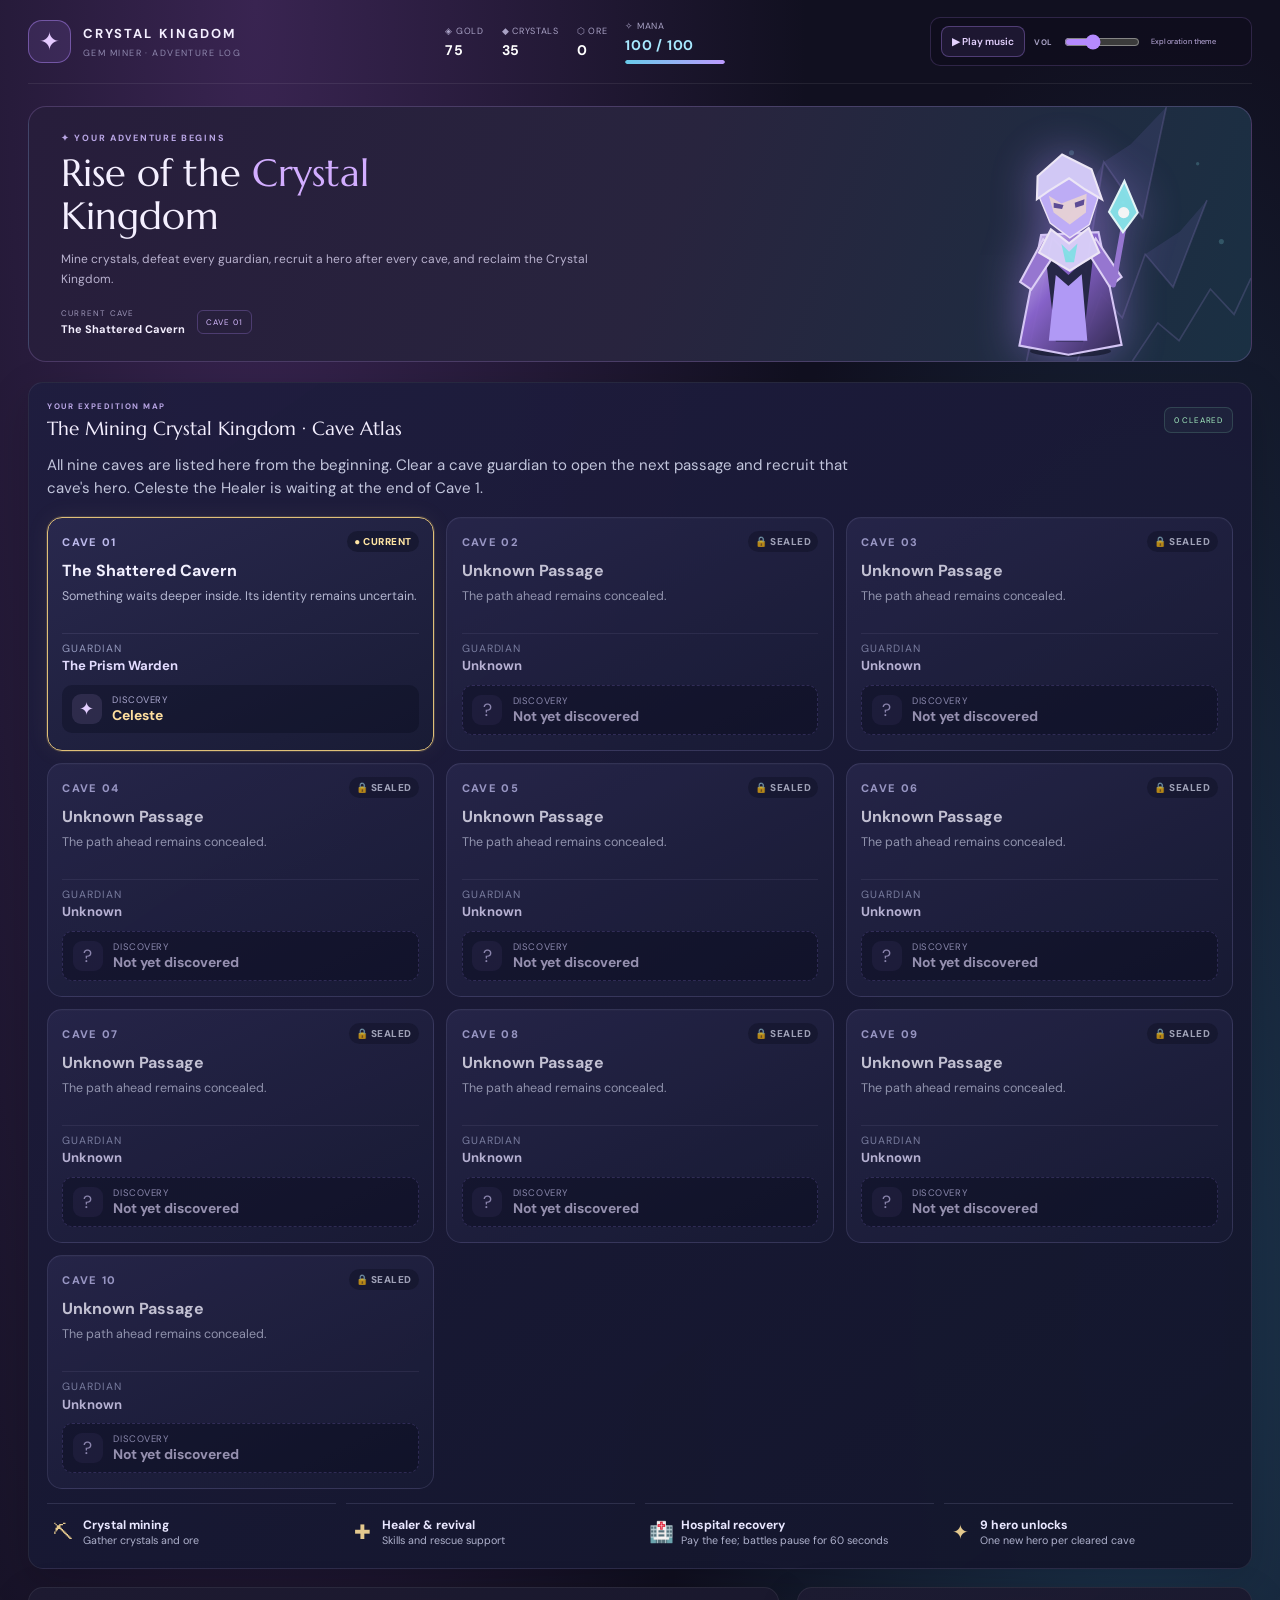
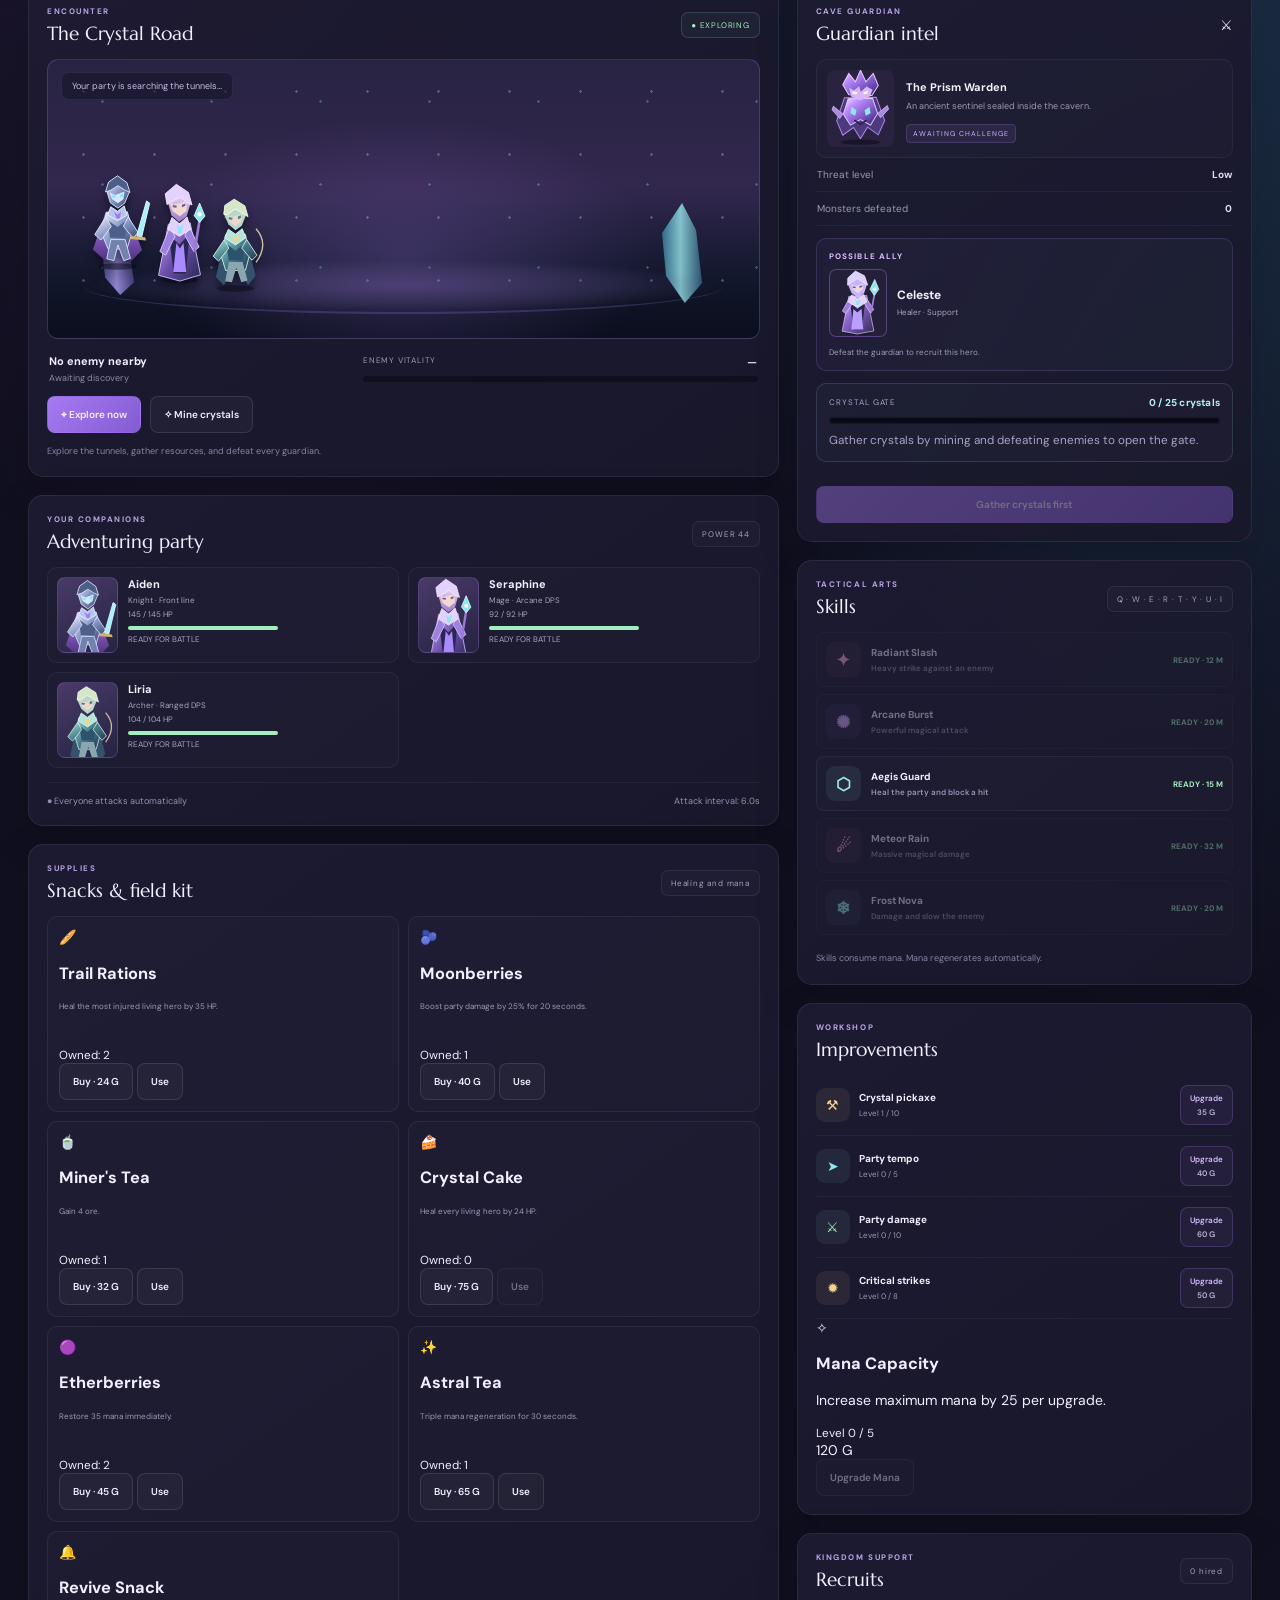
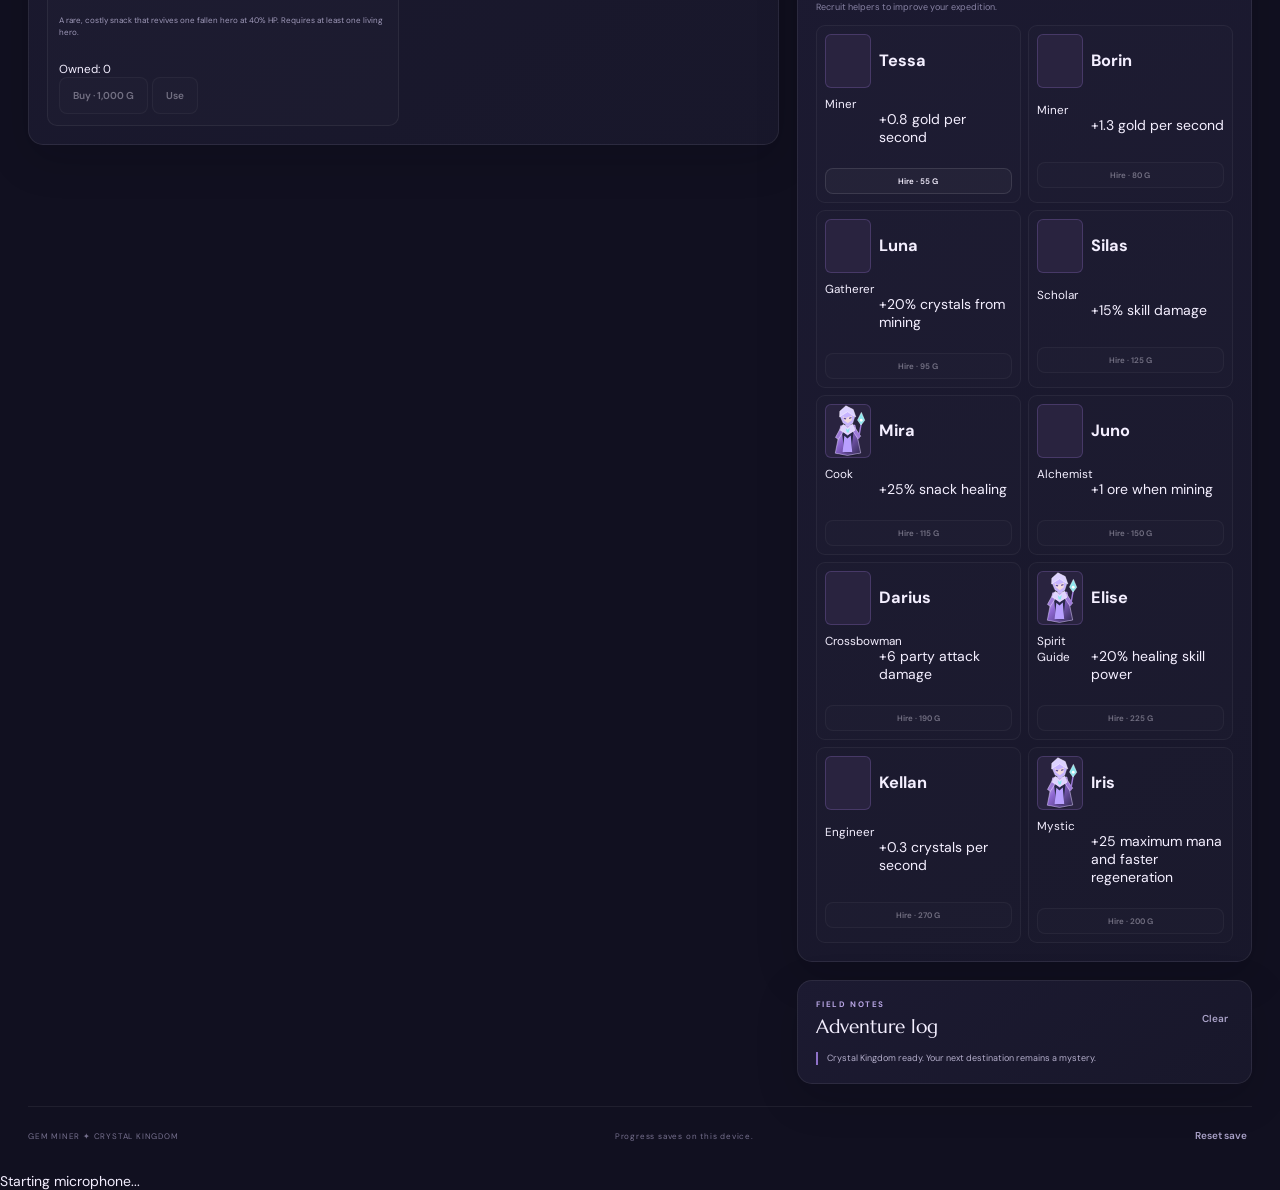
==== commit a8e449ac: "maintenance" ====
--- a/index.html
+++ b/index.html
@@ -6,7 +6,8 @@
   <meta name="theme-color" content="#17152d">
   <title>Gem Miner: Crystal Kingdom</title>
   <link rel="stylesheet" href="style.css">
-  <script defer src="game.js"></script>
+  <script src="maintenance.js"></script>
+<script defer src="game.js"></script>
 </head>
 
 <body>
--- a/style.css
+++ b/style.css
@@ -2936,3 +2936,120 @@
   .cave-atlas-panel { padding: 1rem; }
   .cave-atlas-card-top { align-items: flex-start; }
 }
+
+/* Keep undiscovered rewards mysterious. */
+.cave-atlas-reward.mysterious {
+  border: 1px dashed rgba(167, 138, 255, .25);
+  background: rgba(8, 10, 26, .48);
+}
+
+.cave-atlas-reward.mysterious .cave-atlas-reward-icon {
+  background: rgba(181, 138, 255, .08);
+  color: #aaa2ce;
+}
+
+.cave-atlas-reward.mysterious strong {
+  color: #b9b2d2;
+}
+
+/* Curved protective arc around the party. */
+.party-barrier-visual {
+  position: absolute;
+  z-index: 25;
+  left: 1.5%;
+  bottom: 12px;
+  width: 70%;
+  height: 222px;
+  pointer-events: none;
+  border: 2px solid rgba(136, 232, 255, .95);
+  border-bottom-color: rgba(136, 232, 255, .35);
+  border-radius: 52% 52% 25% 25% / 72% 72% 23% 23%;
+  background: linear-gradient(
+    180deg,
+    rgba(115, 208, 255, .04),
+    rgba(101, 143, 255, .12)
+  );
+  box-shadow:
+    0 0 11px rgba(117, 219, 255, .68),
+    inset 0 0 22px rgba(117, 219, 255, .2);
+  animation: partyBarrierPulse .8s ease-in-out infinite alternate;
+  transform: perspective(150px) rotateX(-4deg);
+}
+
+.party-barrier-visual[hidden] {
+  display: none !important;
+}
+
+.party-barrier-visual::before,
+.party-barrier-visual::after {
+  content: "";
+  position: absolute;
+  inset: 8px 7px 5px;
+  border: 1px solid rgba(213, 250, 255, .62);
+  border-bottom-color: transparent;
+  border-radius: inherit;
+}
+
+.party-barrier-visual::after {
+  inset: 17px 14px 11px;
+  opacity: .52;
+}
+
+.party-barrier-label {
+  position: absolute;
+  top: -13px;
+  left: 50%;
+  transform: translateX(-50%);
+  padding: 4px 8px;
+  border-radius: 99px;
+  background: #101b36;
+  border: 1px solid #8ce7ef;
+  color: #d8fbff;
+  font: 800 9px "DM Sans", sans-serif;
+  letter-spacing: .13em;
+  white-space: nowrap;
+  box-shadow: 0 0 12px #8ce7ef66;
+}
+
+.party-barrier-visual.barrier-over-anti-magic {
+  border-color: #dcbbff;
+  box-shadow:
+    0 0 15px rgba(196, 138, 255, .9),
+    inset 0 0 25px rgba(196, 138, 255, .24);
+  background: linear-gradient(
+    180deg,
+    rgba(191, 134, 255, .08),
+    rgba(112, 72, 186, .16)
+  );
+}
+
+.party-barrier-visual.barrier-over-anti-magic
+.party-barrier-label {
+  border-color: #d7aaff;
+  color: #f0dcff;
+}
+
+@keyframes partyBarrierPulse {
+  from {
+    opacity: .76;
+    filter: brightness(.94);
+  }
+  to {
+    opacity: 1;
+    filter: brightness(1.22);
+  }
+}
+
+.barrier-skill .skillicon {
+  background: rgba(112, 210, 255, .12);
+  color: #bcefff;
+}
+
+@media (max-width: 600px) {
+  .party-barrier-visual {
+    left: 1%;
+    width: 77%;
+    height: 196px;
+    bottom: 14px;
+  }
+}
